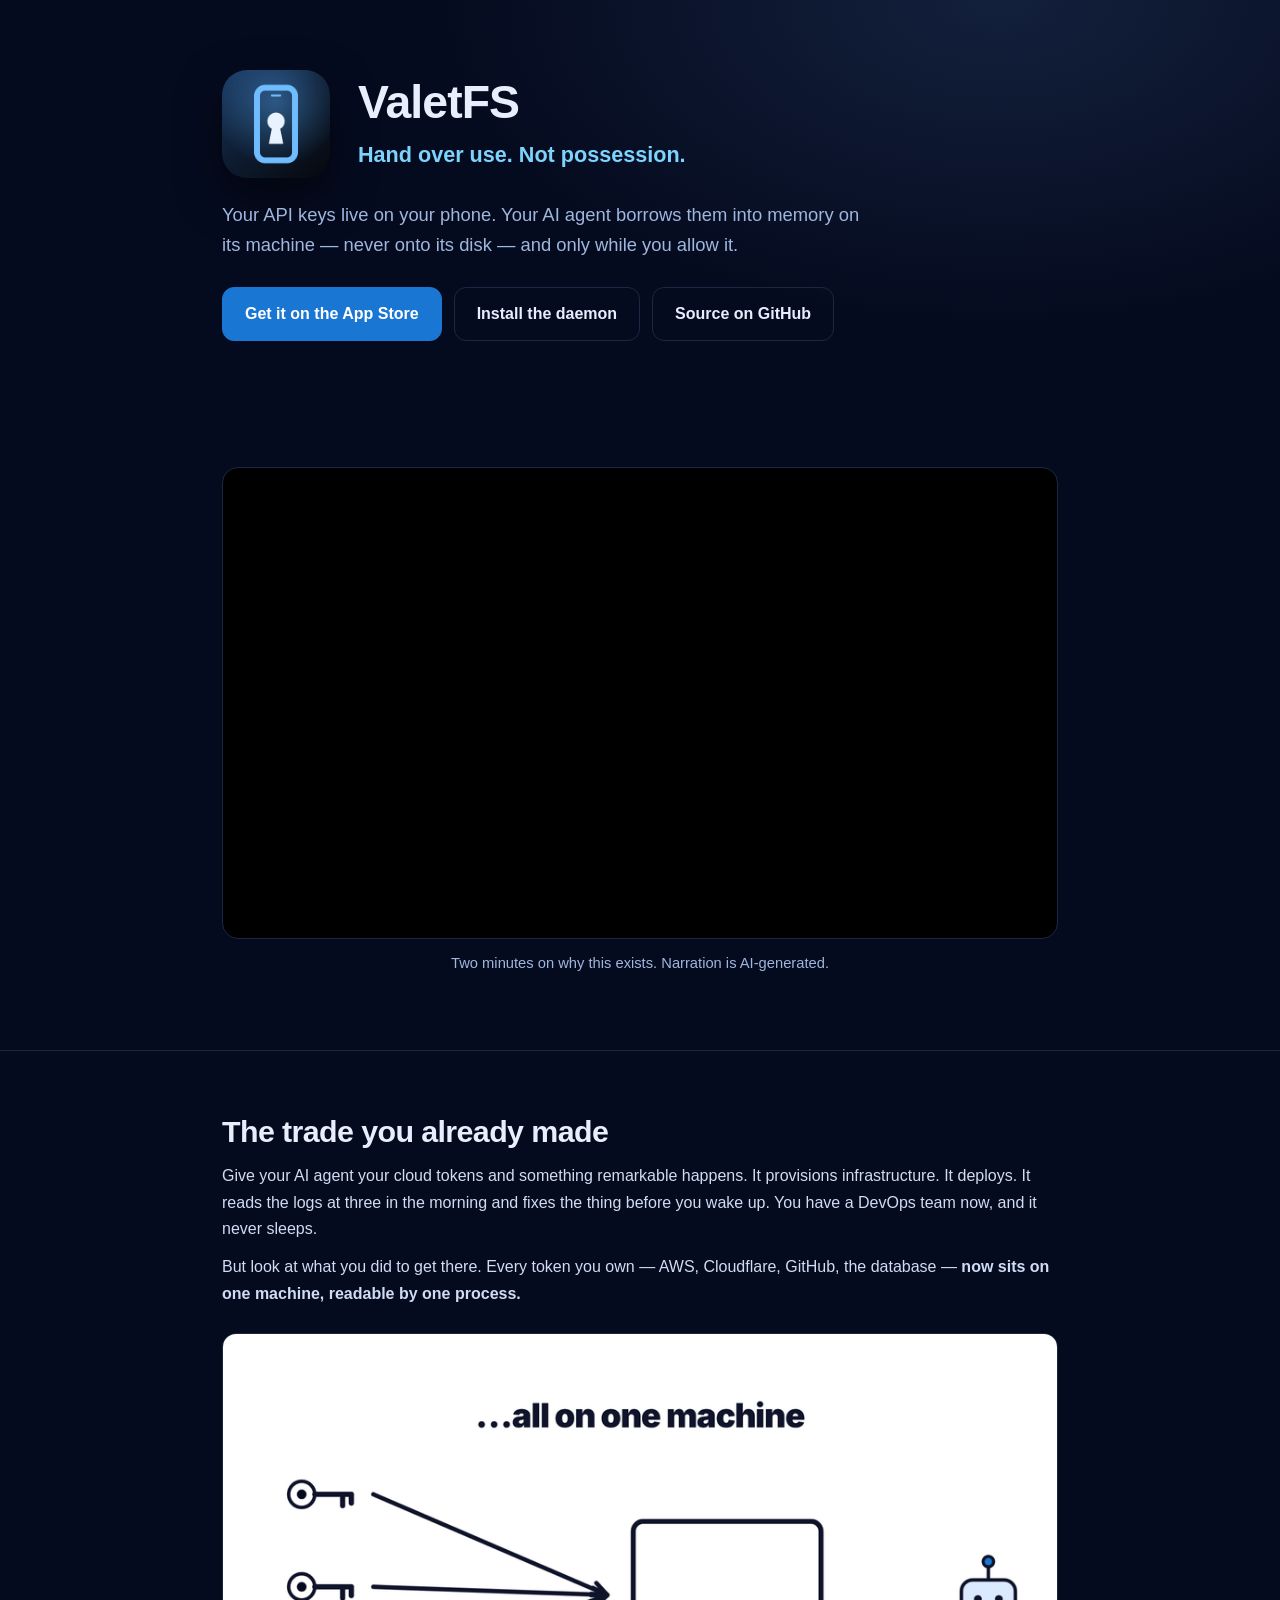
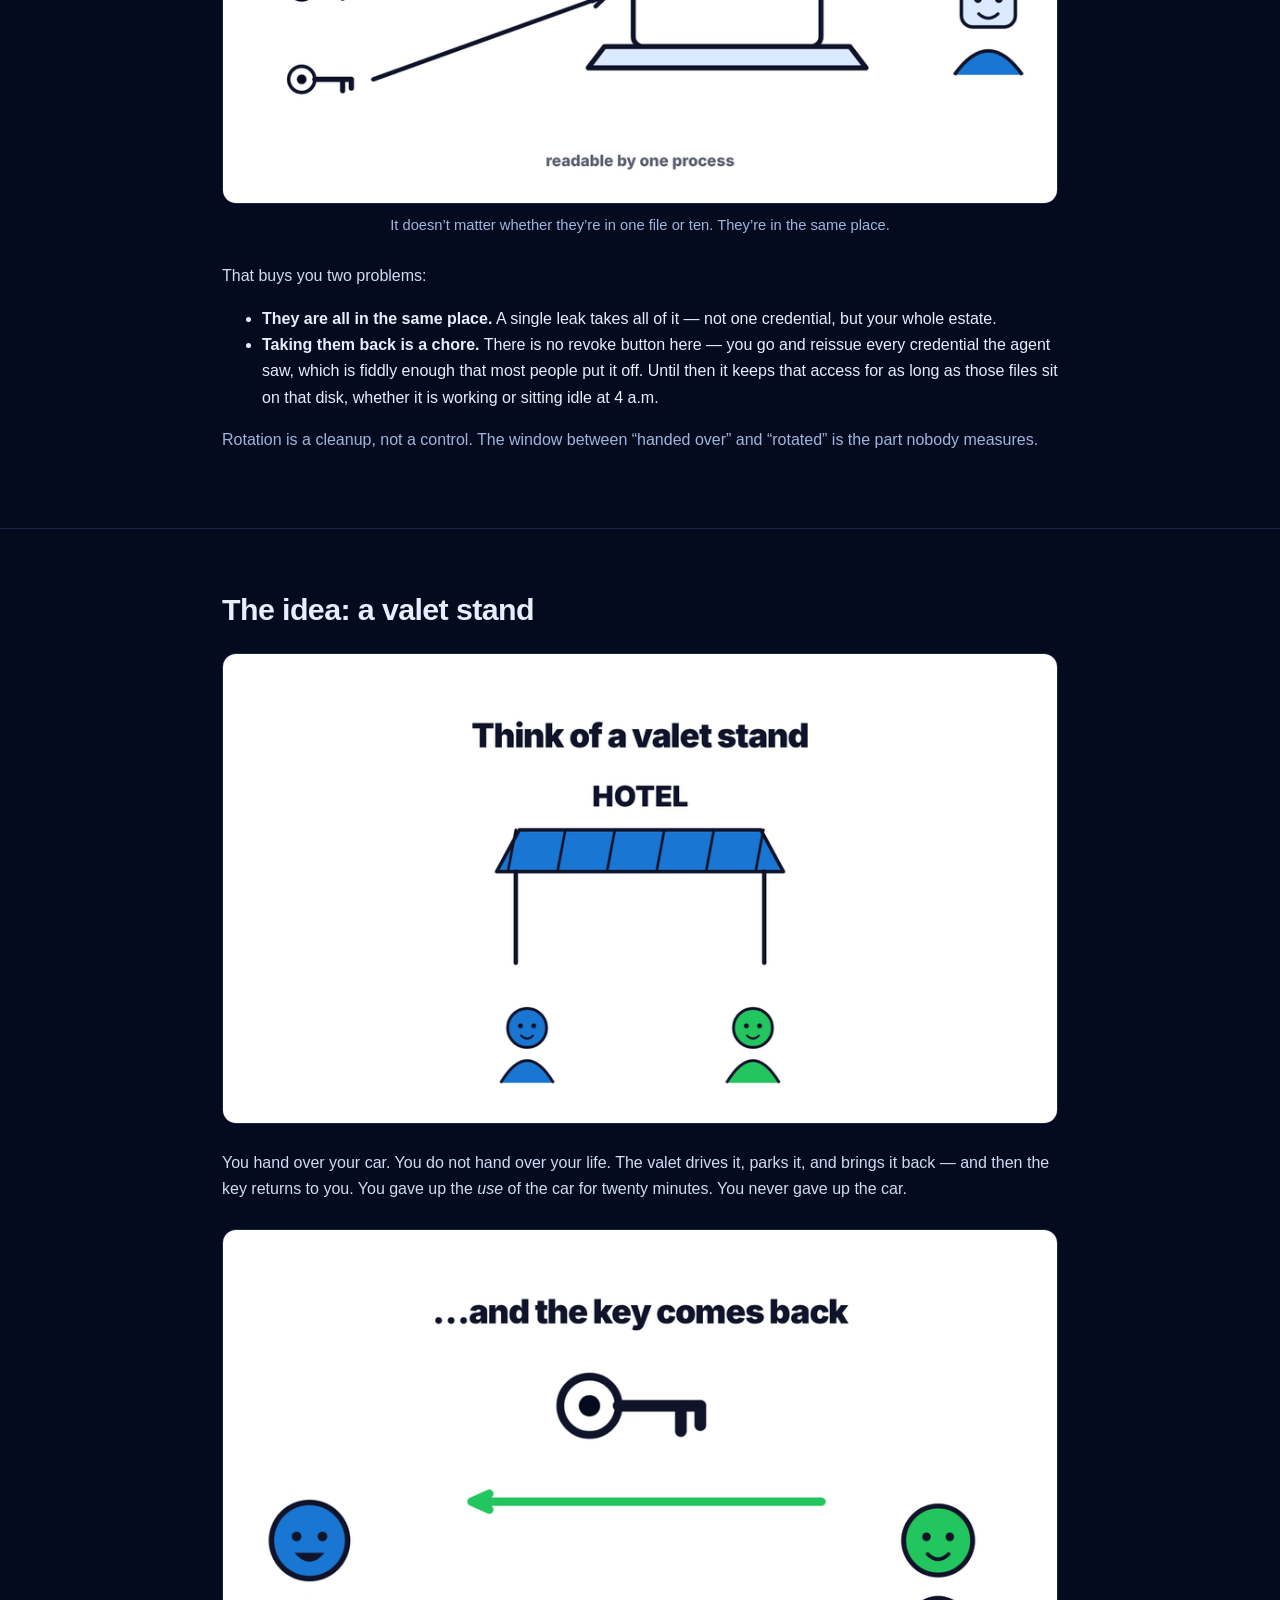
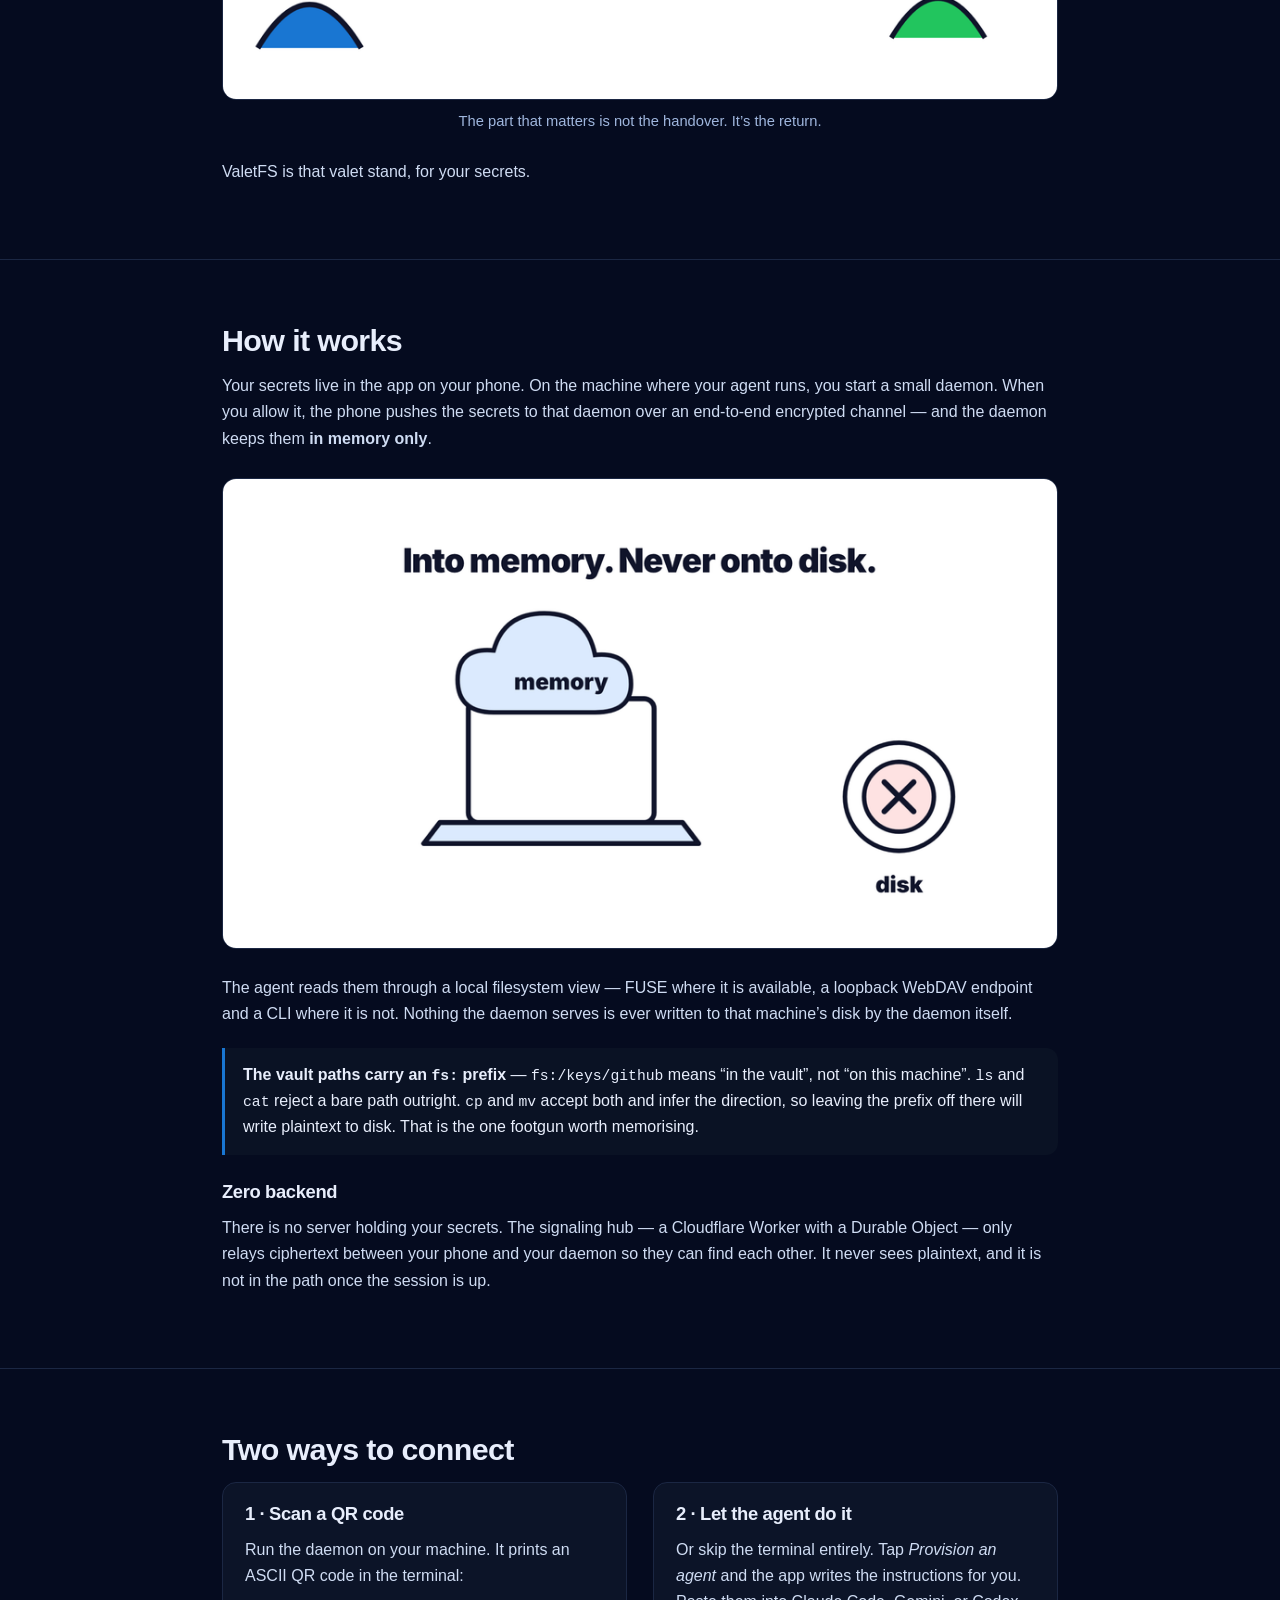
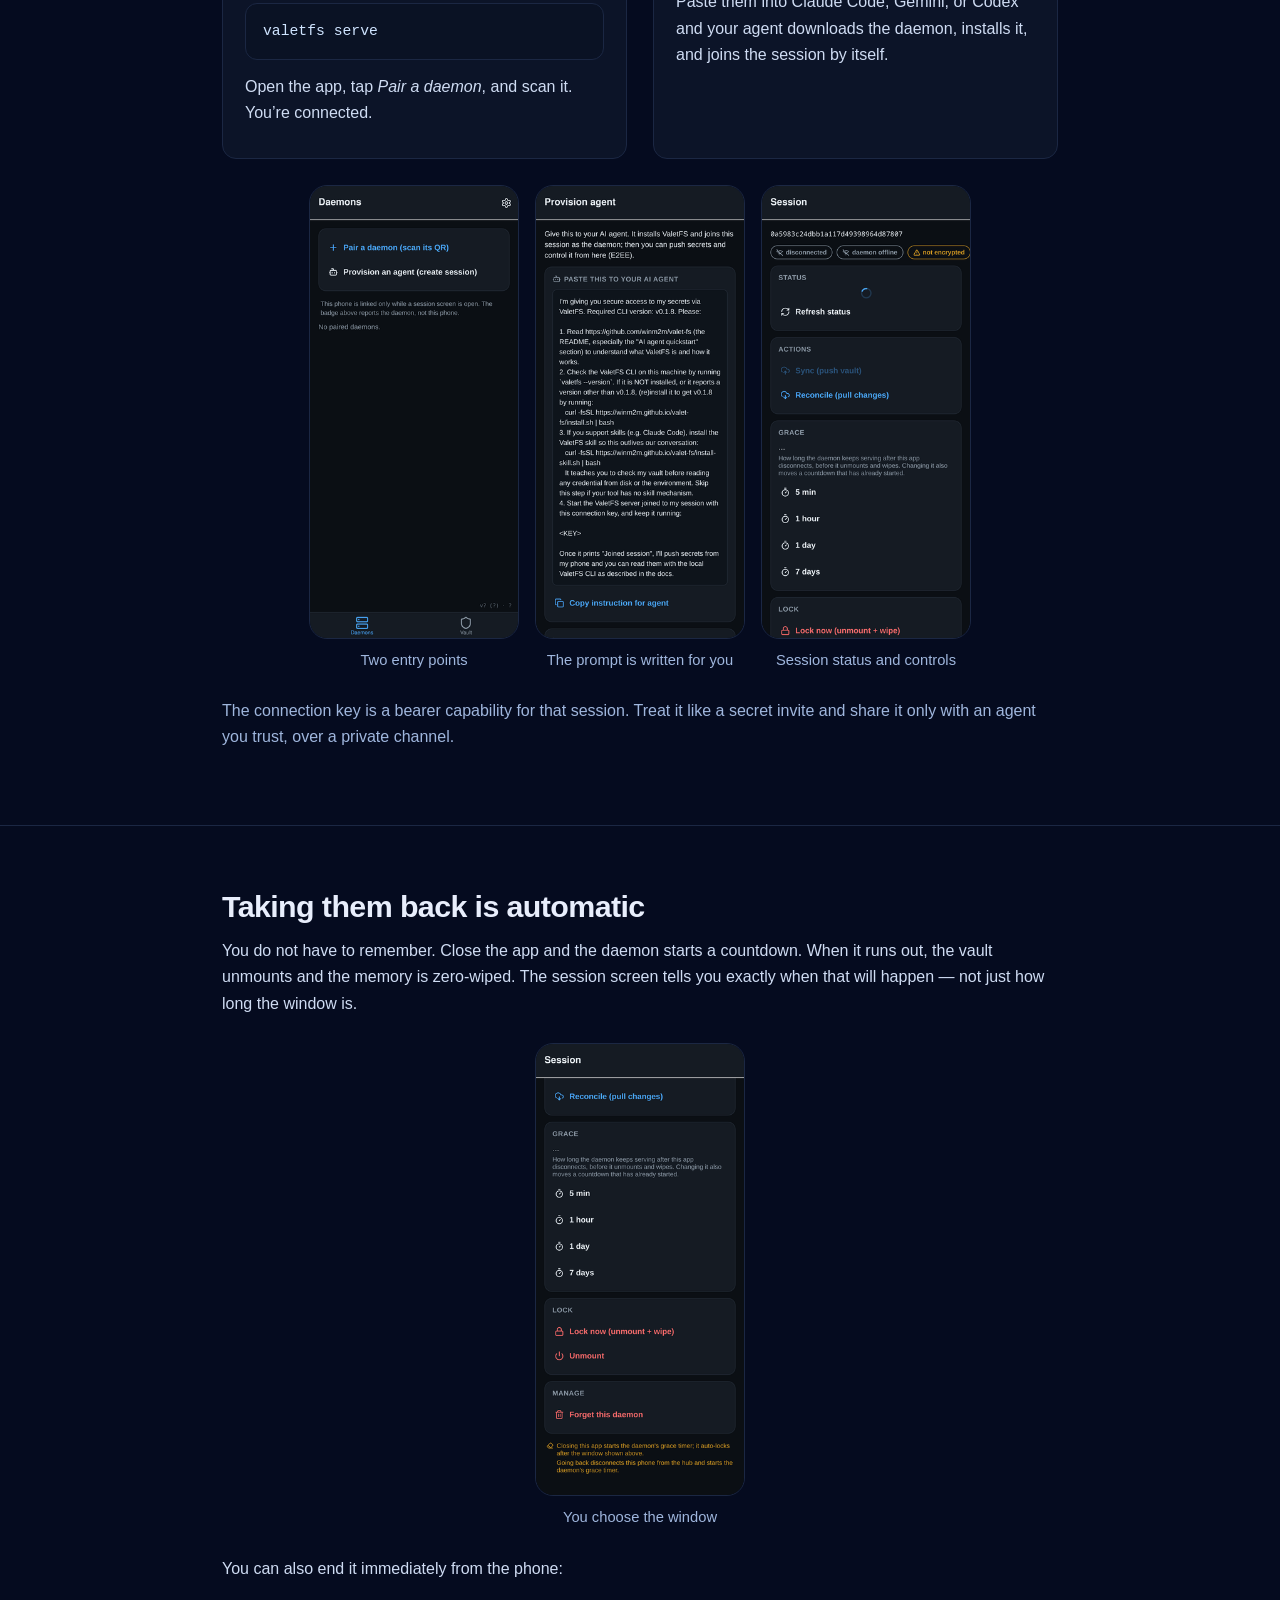
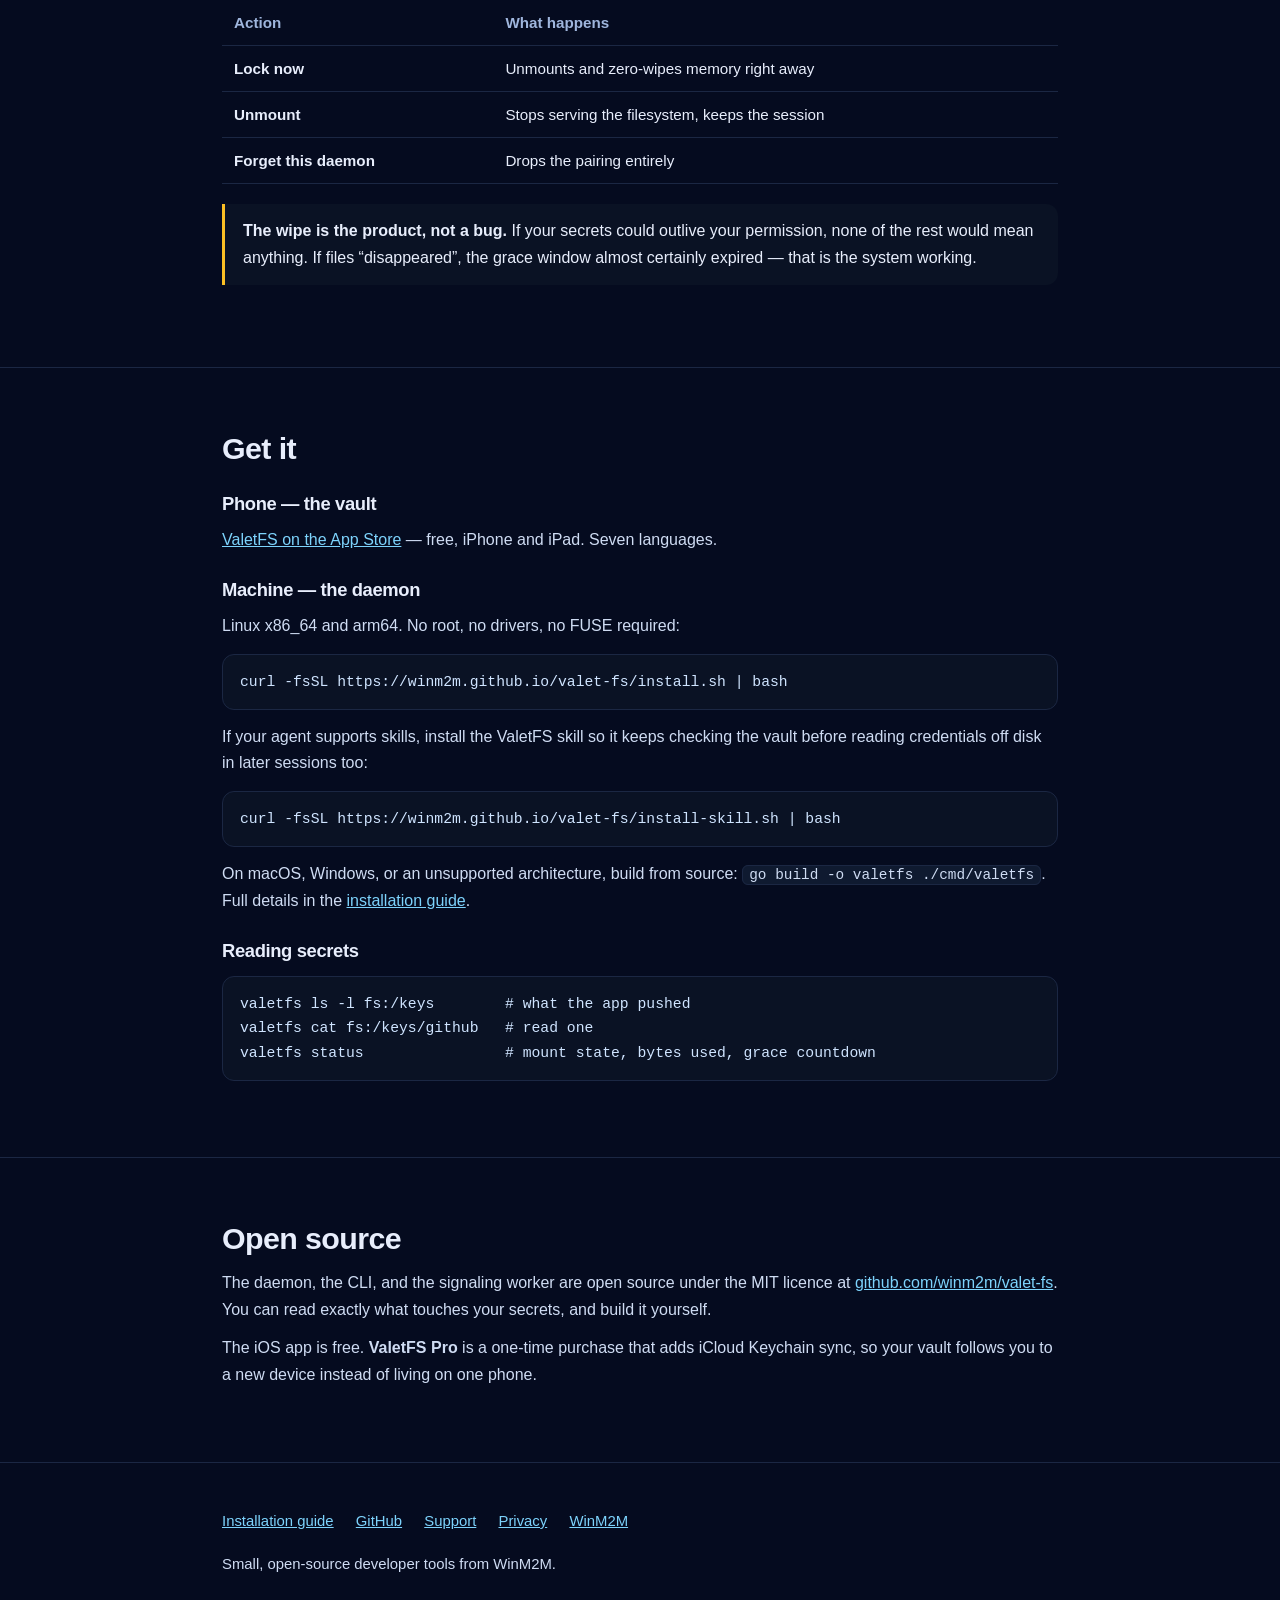
==== docs/index.html @ a7f149fa "Call the cleanup a chore, not an impossibility Rotating every credential the agent saw is possible; " ====
<!doctype html>
<html lang="en">
<head>
<meta charset="utf-8">
<meta name="viewport" content="width=device-width, initial-scale=1">
<title>ValetFS — Hand over use. Not possession.</title>
<meta name="description" content="ValetFS keeps your API keys on your phone and lends them to your AI agent's machine — into memory, never onto disk — and takes them back when the work is done.">
<meta property="og:title" content="ValetFS — Hand over use. Not possession.">
<meta property="og:description" content="Your secrets live on your phone. Your agent borrows them into memory, never onto disk, and only while you allow it.">
<meta property="og:image" content="https://winm2m.github.io/valet-fs/media/icon.png">
<meta property="og:type" content="website">
<link rel="icon" href="media/icon.png">
<style>
  :root{
    --navy:#050B1F; --panel:#0c1428; --line:#1b2743;
    --ink:#e8eefc; --muted:#9fb6dd; --blue:#1976D2; --sky:#7dd3fc; --green:#4ade80;
  }
  *{box-sizing:border-box}
  html{scroll-behavior:smooth}
  body{
    margin:0; background:var(--navy); color:var(--ink); line-height:1.65;
    font-family:-apple-system,BlinkMacSystemFont,"Segoe UI",Inter,"Helvetica Neue",Arial,sans-serif;
    -webkit-font-smoothing:antialiased;
  }
  .wrap{max-width:880px;margin:0 auto;padding:0 22px}
  a{color:var(--sky)}
  h1,h2,h3{line-height:1.2;letter-spacing:-.02em}
  h2{font-size:1.9rem;margin:0 0 14px}
  h3{font-size:1.15rem;margin:26px 0 6px}
  p{margin:12px 0;color:#cfdcf3}
  section{padding:62px 0;border-top:1px solid var(--line)}
  section:first-of-type{border-top:0}
  .lead{font-size:1.15rem;color:var(--muted)}
  .muted{color:var(--muted)}

  /* hero */
  header{padding:70px 0 56px;background:
    radial-gradient(900px 520px at 78% 0%, #13203c 0%, transparent 62%)}
  .hero{display:flex;gap:28px;align-items:center;flex-wrap:wrap}
  .hero img{width:108px;height:108px;border-radius:25px;box-shadow:0 18px 44px rgba(0,0,0,.5)}
  .hero h1{font-size:2.9rem;margin:0 0 6px}
  .tagline{font-size:1.35rem;color:var(--sky);font-weight:700;margin:0}
  .cta{display:flex;gap:12px;flex-wrap:wrap;margin-top:26px}
  .btn{display:inline-block;padding:13px 22px;border-radius:12px;font-weight:700;
       text-decoration:none;border:1px solid var(--line)}
  .btn-primary{background:var(--blue);border-color:var(--blue);color:#fff}
  .btn-ghost{background:transparent;color:var(--ink)}

  /* video */
  .video{position:relative;padding-top:56.25%;border-radius:16px;overflow:hidden;
         border:1px solid var(--line);background:#000;margin:8px 0 4px}
  .video iframe{position:absolute;inset:0;width:100%;height:100%;border:0}

  /* figures */
  figure{margin:26px 0}
  figure img{width:100%;border-radius:14px;border:1px solid var(--line);display:block}
  figcaption{margin-top:9px;font-size:.92rem;color:var(--muted);text-align:center}
  .shots{display:flex;gap:16px;flex-wrap:wrap;justify-content:center;margin:26px 0}
  .shots figure{margin:0;flex:0 1 210px}
  .shots img{border-radius:18px}

  /* code */
  pre{background:#0a1224;border:1px solid var(--line);border-radius:12px;
      padding:15px 17px;overflow-x:auto;margin:14px 0}
  code{font-family:ui-monospace,SFMono-Regular,Menlo,Consolas,monospace;font-size:.92rem}
  pre code{color:#cfe4ff}
  p code,li code{background:#0f1a30;border:1px solid var(--line);border-radius:6px;padding:1px 6px;font-size:.9em}

  /* callout */
  .note{border-left:3px solid var(--blue);background:#0a1224;
        border-radius:0 12px 12px 0;padding:14px 18px;margin:20px 0}
  .warn{border-left-color:#fbbf24}

  /* two-col */
  .cols{display:grid;grid-template-columns:1fr 1fr;gap:26px}
  .card{background:var(--panel);border:1px solid var(--line);border-radius:14px;padding:20px 22px}
  .card h3{margin-top:0}
  @media (max-width:720px){ .cols{grid-template-columns:1fr} .hero h1{font-size:2.2rem} }

  table{width:100%;border-collapse:collapse;margin:18px 0;font-size:.95rem}
  th,td{text-align:left;padding:10px 12px;border-bottom:1px solid var(--line)}
  th{color:var(--muted);font-weight:600}

  footer{padding:46px 0 70px;border-top:1px solid var(--line);color:var(--muted);font-size:.93rem}
  footer a{margin-right:18px}
</style>
</head>
<body>

<header>
  <div class="wrap hero">
    <img src="media/icon.png" alt="ValetFS app icon">
    <div>
      <h1>ValetFS</h1>
      <p class="tagline">Hand over use. Not possession.</p>
    </div>
  </div>
  <div class="wrap">
    <p class="lead" style="max-width:640px;margin-top:22px">
      Your API keys live on your phone. Your AI agent borrows them into memory on its
      machine — never onto its disk — and only while you allow it.
    </p>
    <div class="cta">
      <a class="btn btn-primary" href="https://apps.apple.com/app/valetfs/id6804526734">Get it on the App Store</a>
      <a class="btn btn-ghost" href="#install">Install the daemon</a>
      <a class="btn btn-ghost" href="https://github.com/winm2m/valet-fs">Source on GitHub</a>
    </div>
  </div>
</header>

<section>
  <div class="wrap">
    <div class="video">
      <iframe src="https://www.youtube-nocookie.com/embed/uoYWnqIjdPY"
              title="ValetFS — Your AI Agent Has Every Key You Own"
              allow="accelerometer; clipboard-write; encrypted-media; picture-in-picture"
              allowfullscreen loading="lazy"></iframe>
    </div>
    <p class="muted" style="text-align:center;font-size:.92rem">
      Two minutes on why this exists. Narration is AI-generated.
    </p>
  </div>
</section>

<section id="problem">
  <div class="wrap">
    <h2>The trade you already made</h2>
    <p>
      Give your AI agent your cloud tokens and something remarkable happens. It provisions
      infrastructure. It deploys. It reads the logs at three in the morning and fixes the thing
      before you wake up. You have a DevOps team now, and it never sleeps.
    </p>
    <p>
      But look at what you did to get there. Every token you own — AWS, Cloudflare, GitHub,
      the database — <strong>now sits on one machine, readable by one process.</strong>
    </p>
    <figure>
      <img src="media/one-machine.png" alt="Several keys converging onto a single laptop">
      <figcaption>It doesn’t matter whether they’re in one file or ten. They’re in the same place.</figcaption>
    </figure>
    <p>That buys you two problems:</p>
    <ul>
      <li><strong>They are all in the same place.</strong> A single leak takes all of it — not one
        credential, but your whole estate.</li>
      <li><strong>Taking them back is a chore.</strong> There is no revoke button here — you go and
        reissue every credential the agent saw, which is fiddly enough that most people put it off.
        Until then it keeps that access for as long as those files sit on that disk, whether it is
        working or sitting idle at 4 a.m.</li>
    </ul>
    <p class="muted">
      Rotation is a cleanup, not a control. The window between “handed over” and “rotated” is the
      part nobody measures.
    </p>
  </div>
</section>

<section id="idea">
  <div class="wrap">
    <h2>The idea: a valet stand</h2>
    <figure>
      <img src="media/valet-stand.png" alt="A valet stand under a hotel canopy">
    </figure>
    <p>
      You hand over your car. You do not hand over your life. The valet drives it, parks it, and
      brings it back — and then the key returns to you. You gave up the <em>use</em> of the car
      for twenty minutes. You never gave up the car.
    </p>
    <figure>
      <img src="media/key-returns.png" alt="A key travelling back to its owner">
      <figcaption>The part that matters is not the handover. It’s the return.</figcaption>
    </figure>
    <p>
      ValetFS is that valet stand, for your secrets.
    </p>
  </div>
</section>

<section id="how">
  <div class="wrap">
    <h2>How it works</h2>
    <p>
      Your secrets live in the app on your phone. On the machine where your agent runs, you start a
      small daemon. When you allow it, the phone pushes the secrets to that daemon over an
      end-to-end encrypted channel — and the daemon keeps them <strong>in memory only</strong>.
    </p>
    <figure>
      <img src="media/memory-not-disk.png" alt="Secrets held in memory, with disk crossed out">
    </figure>
    <p>
      The agent reads them through a local filesystem view — FUSE where it is available, a loopback
      WebDAV endpoint and a CLI where it is not. Nothing the daemon serves is ever written to that
      machine’s disk by the daemon itself.
    </p>
    <div class="note">
      <strong>The vault paths carry an <code>fs:</code> prefix</strong> — <code>fs:/keys/github</code>
      means “in the vault”, not “on this machine”. <code>ls</code> and <code>cat</code> reject a bare
      path outright. <code>cp</code> and <code>mv</code> accept both and infer the direction, so leaving
      the prefix off there will write plaintext to disk. That is the one footgun worth memorising.
    </div>
    <h3>Zero backend</h3>
    <p>
      There is no server holding your secrets. The signaling hub — a Cloudflare Worker with a Durable
      Object — only relays ciphertext between your phone and your daemon so they can find each other.
      It never sees plaintext, and it is not in the path once the session is up.
    </p>
  </div>
</section>

<section id="connect">
  <div class="wrap">
    <h2>Two ways to connect</h2>
    <div class="cols">
      <div class="card">
        <h3>1 · Scan a QR code</h3>
        <p>Run the daemon on your machine. It prints an ASCII QR code in the terminal:</p>
        <pre><code>valetfs serve</code></pre>
        <p>Open the app, tap <em>Pair a daemon</em>, and scan it. You’re connected.</p>
      </div>
      <div class="card">
        <h3>2 · Let the agent do it</h3>
        <p>
          Or skip the terminal entirely. Tap <em>Provision an agent</em> and the app writes the
          instructions for you. Paste them into Claude Code, Gemini, or Codex and your agent
          downloads the daemon, installs it, and joins the session by itself.
        </p>
      </div>
    </div>
    <div class="shots">
      <figure>
        <img src="media/app-daemons.png" alt="ValetFS Daemons screen">
        <figcaption>Two entry points</figcaption>
      </figure>
      <figure>
        <img src="media/app-provision.png" alt="Provision agent screen with the generated prompt">
        <figcaption>The prompt is written for you</figcaption>
      </figure>
      <figure>
        <img src="media/app-session.png" alt="Session screen showing status and actions">
        <figcaption>Session status and controls</figcaption>
      </figure>
    </div>
    <p class="muted">
      The connection key is a bearer capability for that session. Treat it like a secret invite and
      share it only with an agent you trust, over a private channel.
    </p>
  </div>
</section>

<section id="return">
  <div class="wrap">
    <h2>Taking them back is automatic</h2>
    <p>
      You do not have to remember. Close the app and the daemon starts a countdown. When it runs
      out, the vault unmounts and the memory is zero-wiped. The session screen tells you exactly
      when that will happen — not just how long the window is.
    </p>
    <div class="shots">
      <figure>
        <img src="media/app-grace.png" alt="Grace window options: 5 minutes, 1 hour, 1 day, 7 days">
        <figcaption>You choose the window</figcaption>
      </figure>
    </div>
    <p>You can also end it immediately from the phone:</p>
    <table>
      <tr><th>Action</th><th>What happens</th></tr>
      <tr><td><strong>Lock now</strong></td><td>Unmounts and zero-wipes memory right away</td></tr>
      <tr><td><strong>Unmount</strong></td><td>Stops serving the filesystem, keeps the session</td></tr>
      <tr><td><strong>Forget this daemon</strong></td><td>Drops the pairing entirely</td></tr>
    </table>
    <div class="note warn">
      <strong>The wipe is the product, not a bug.</strong> If your secrets could outlive your
      permission, none of the rest would mean anything. If files “disappeared”, the grace window
      almost certainly expired — that is the system working.
    </div>
  </div>
</section>

<section id="install">
  <div class="wrap">
    <h2>Get it</h2>
    <h3>Phone — the vault</h3>
    <p>
      <a href="https://apps.apple.com/app/valetfs/id6804526734">ValetFS on the App Store</a>
      — free, iPhone and iPad. Seven languages.
    </p>
    <h3>Machine — the daemon</h3>
    <p>Linux x86_64 and arm64. No root, no drivers, no FUSE required:</p>
    <pre><code>curl -fsSL https://winm2m.github.io/valet-fs/install.sh | bash</code></pre>
    <p>If your agent supports skills, install the ValetFS skill so it keeps checking the vault
       before reading credentials off disk in later sessions too:</p>
    <pre><code>curl -fsSL https://winm2m.github.io/valet-fs/install-skill.sh | bash</code></pre>
    <p>
      On macOS, Windows, or an unsupported architecture, build from source:
      <code>go build -o valetfs ./cmd/valetfs</code>.
      Full details in the <a href="install.html">installation guide</a>.
    </p>
    <h3>Reading secrets</h3>
    <pre><code>valetfs ls -l fs:/keys        # what the app pushed
valetfs cat fs:/keys/github   # read one
valetfs status                # mount state, bytes used, grace countdown</code></pre>
  </div>
</section>

<section id="open">
  <div class="wrap">
    <h2>Open source</h2>
    <p>
      The daemon, the CLI, and the signaling worker are open source under the MIT licence at
      <a href="https://github.com/winm2m/valet-fs">github.com/winm2m/valet-fs</a>. You can read
      exactly what touches your secrets, and build it yourself.
    </p>
    <p>
      The iOS app is free. <strong>ValetFS Pro</strong> is a one-time purchase that adds iCloud
      Keychain sync, so your vault follows you to a new device instead of living on one phone.
    </p>
  </div>
</section>

<footer>
  <div class="wrap">
    <a href="install.html">Installation guide</a>
    <a href="https://github.com/winm2m/valet-fs">GitHub</a>
    <a href="support.html">Support</a>
    <a href="privacy.html">Privacy</a>
    <a href="https://winm2m.com">WinM2M</a>
    <p style="margin-top:18px">Small, open-source developer tools from WinM2M.</p>
  </div>
</footer>

</body>
</html>
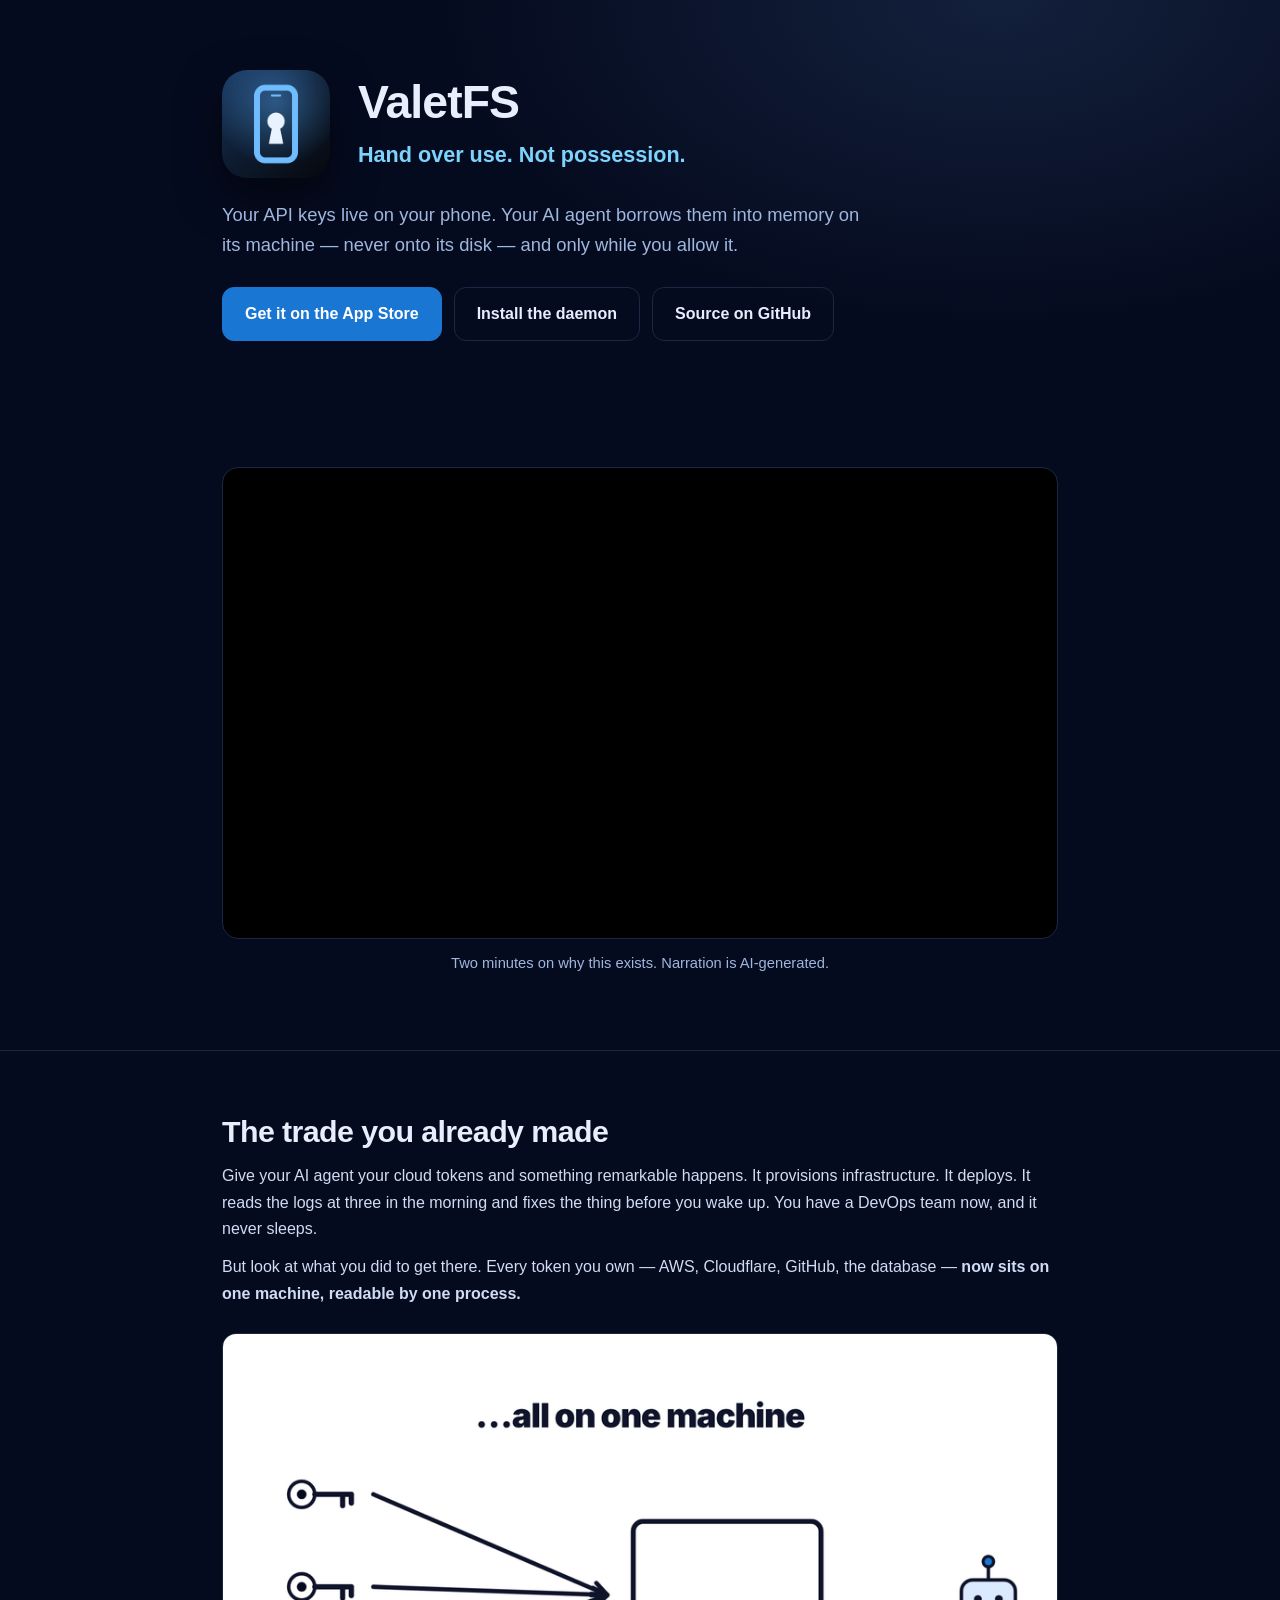
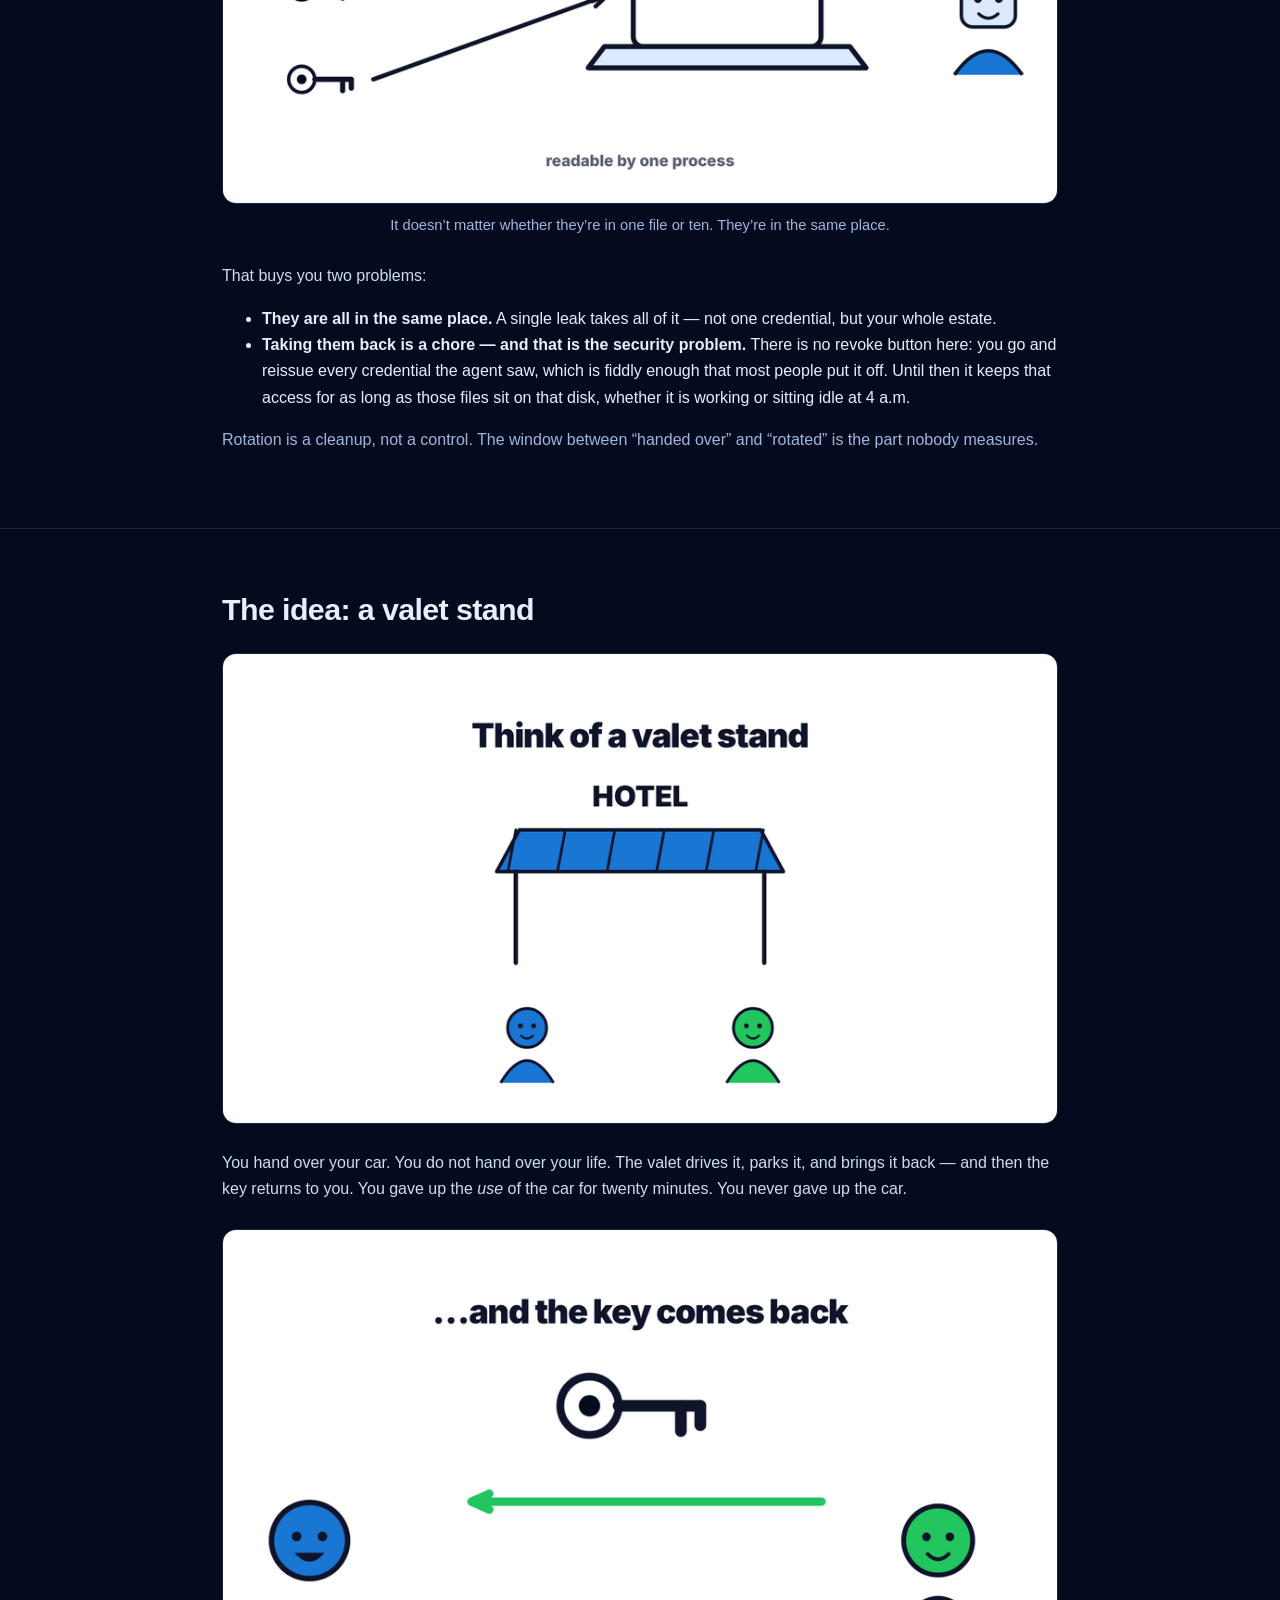
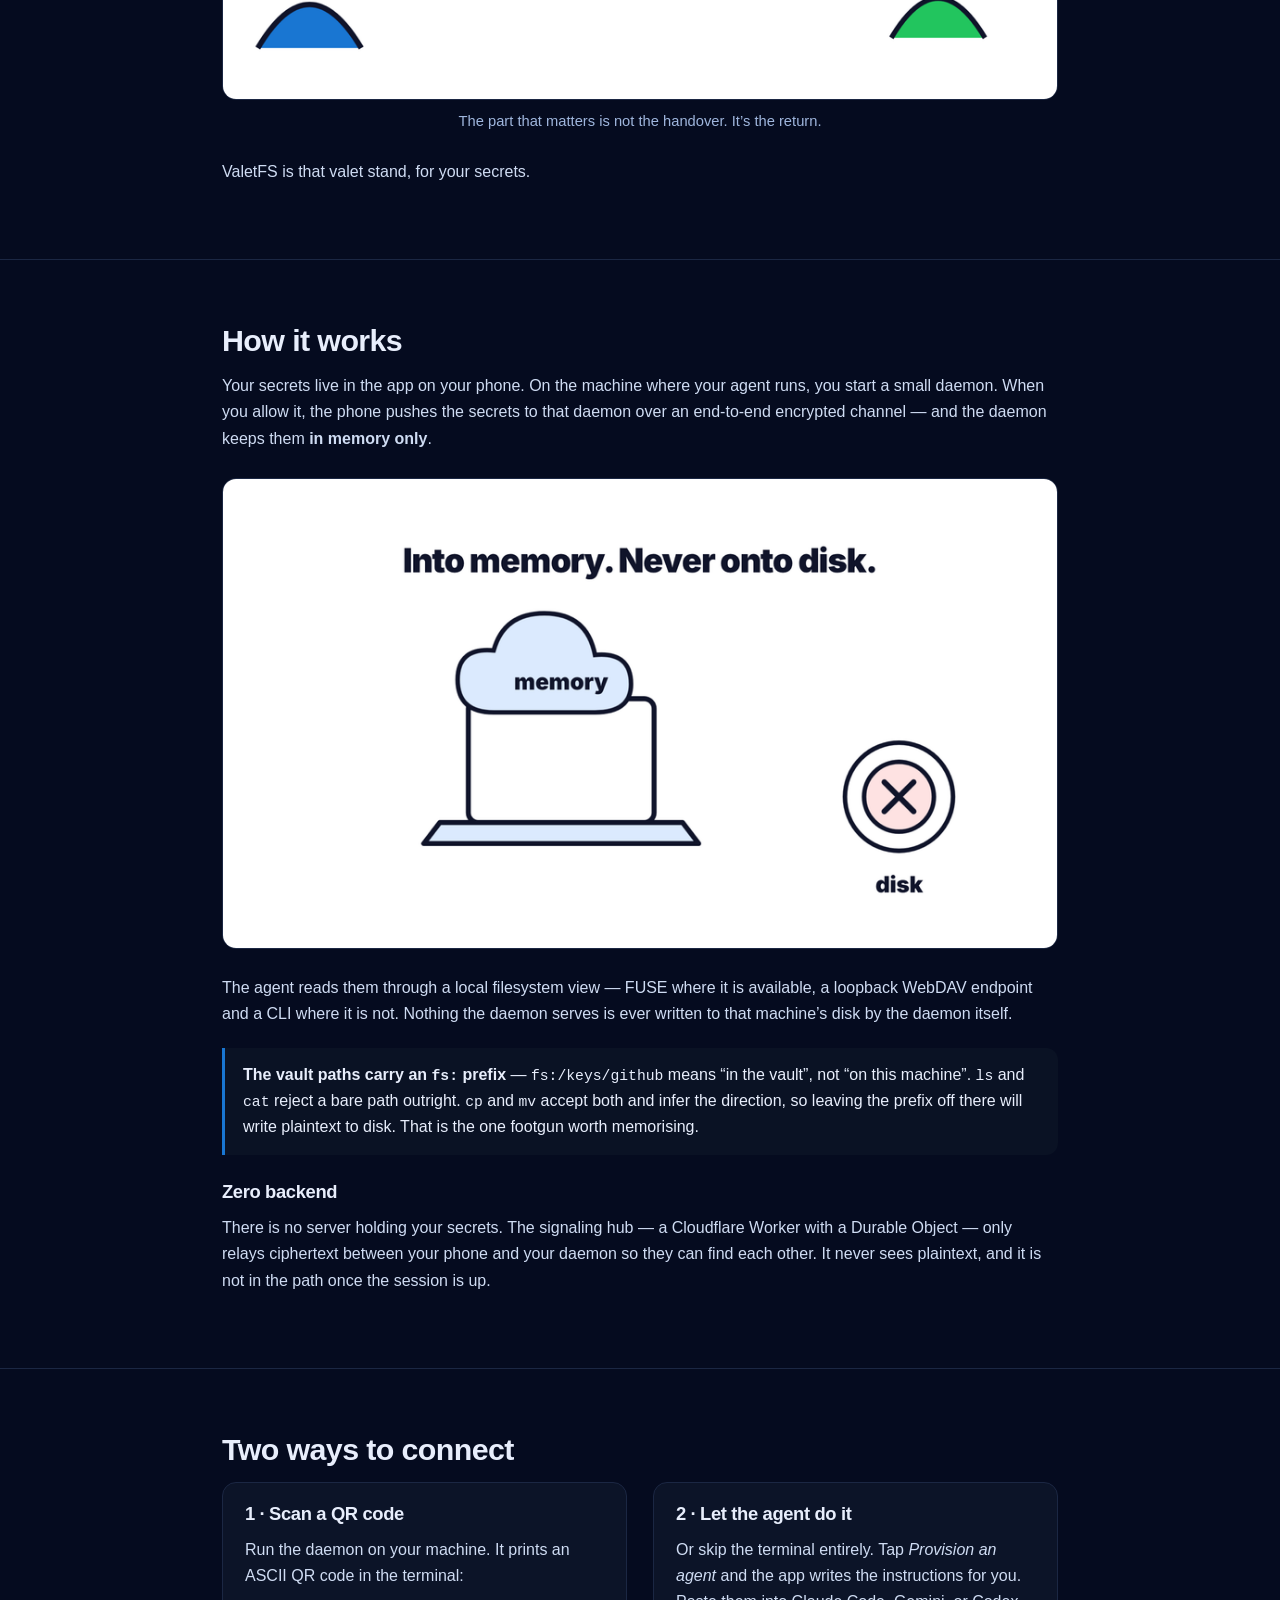
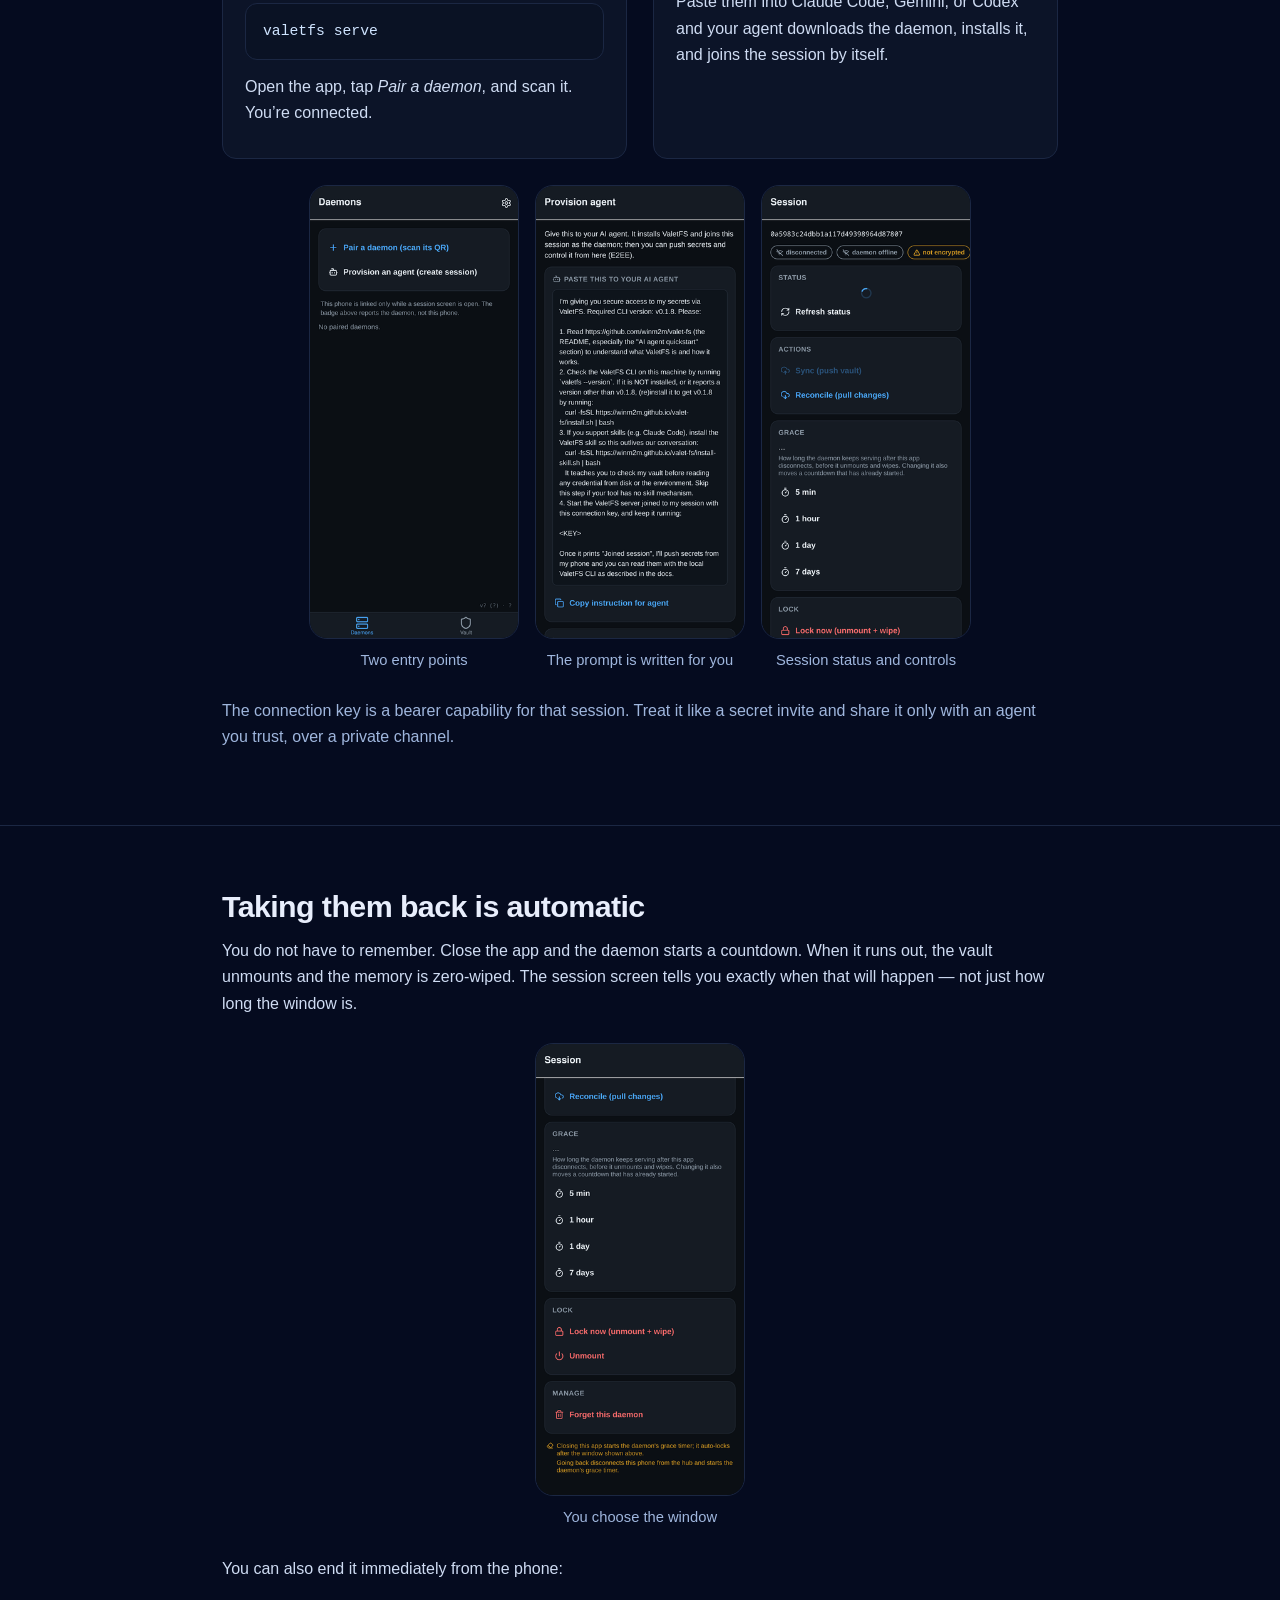
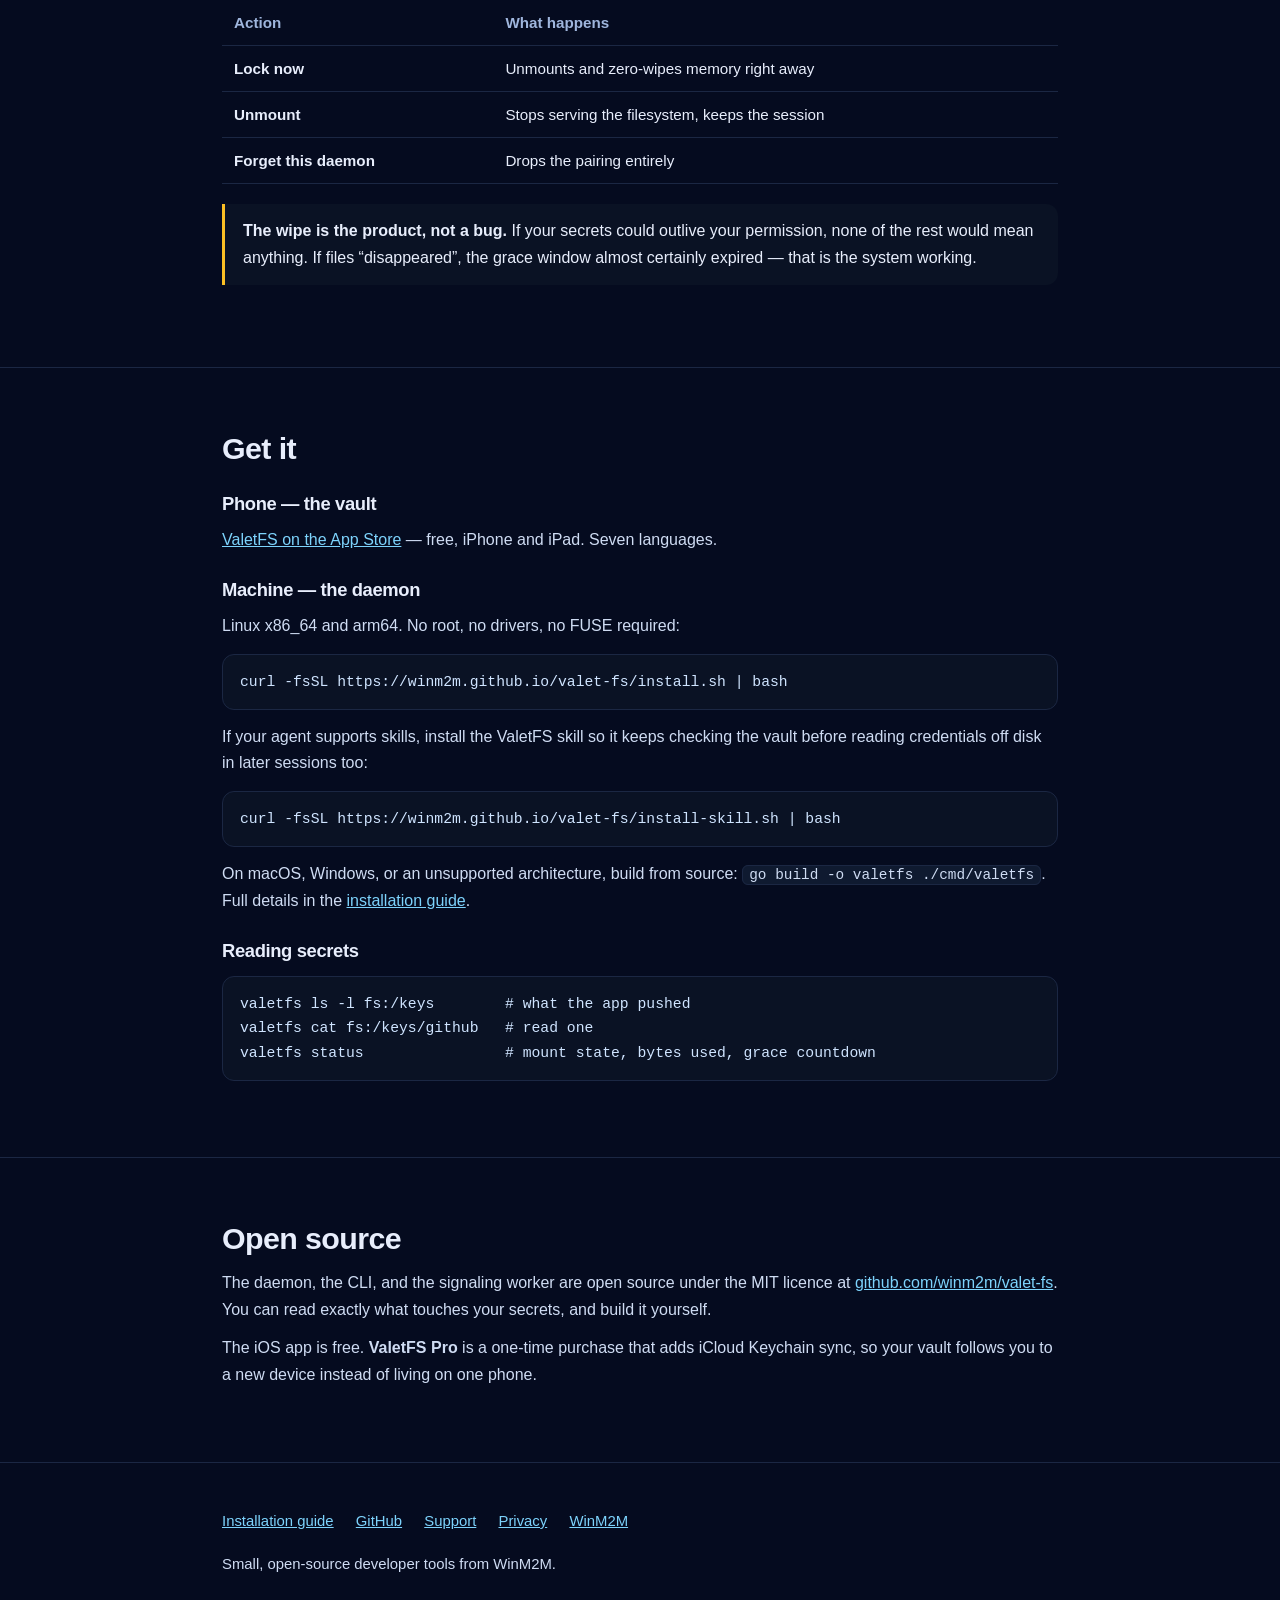
==== commit b34d5809: "Name the security cost of postponing the cleanup The chore framing was accurate but read as an incon" ====
--- a/docs/index.html
+++ b/docs/index.html
@@ -142,10 +142,10 @@
     <ul>
       <li><strong>They are all in the same place.</strong> A single leak takes all of it — not one
         credential, but your whole estate.</li>
-      <li><strong>Taking them back is a chore.</strong> There is no revoke button here — you go and
-        reissue every credential the agent saw, which is fiddly enough that most people put it off.
-        Until then it keeps that access for as long as those files sit on that disk, whether it is
-        working or sitting idle at 4 a.m.</li>
+      <li><strong>Taking them back is a chore — and that is the security problem.</strong> There is
+        no revoke button here: you go and reissue every credential the agent saw, which is fiddly
+        enough that most people put it off. Until then it keeps that access for as long as those
+        files sit on that disk, whether it is working or sitting idle at 4 a.m.</li>
     </ul>
     <p class="muted">
       Rotation is a cleanup, not a control. The window between “handed over” and “rotated” is the
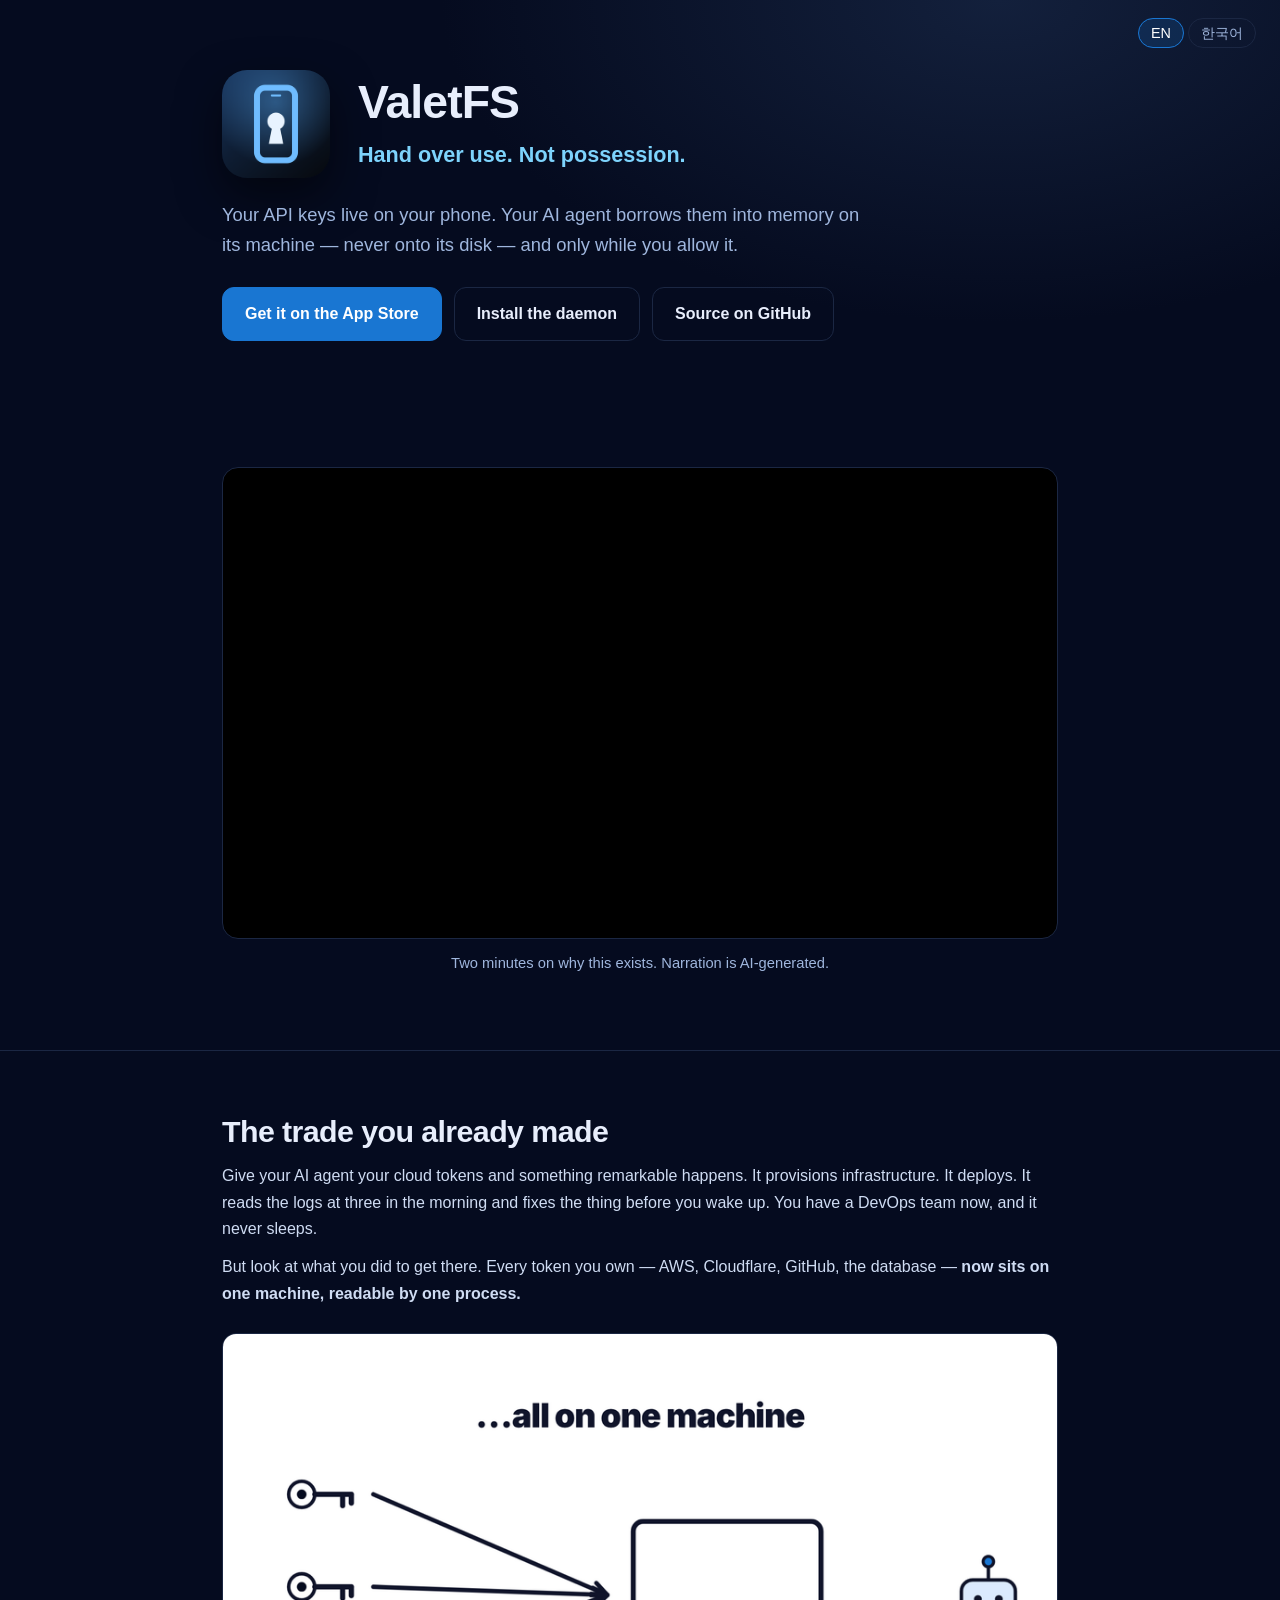
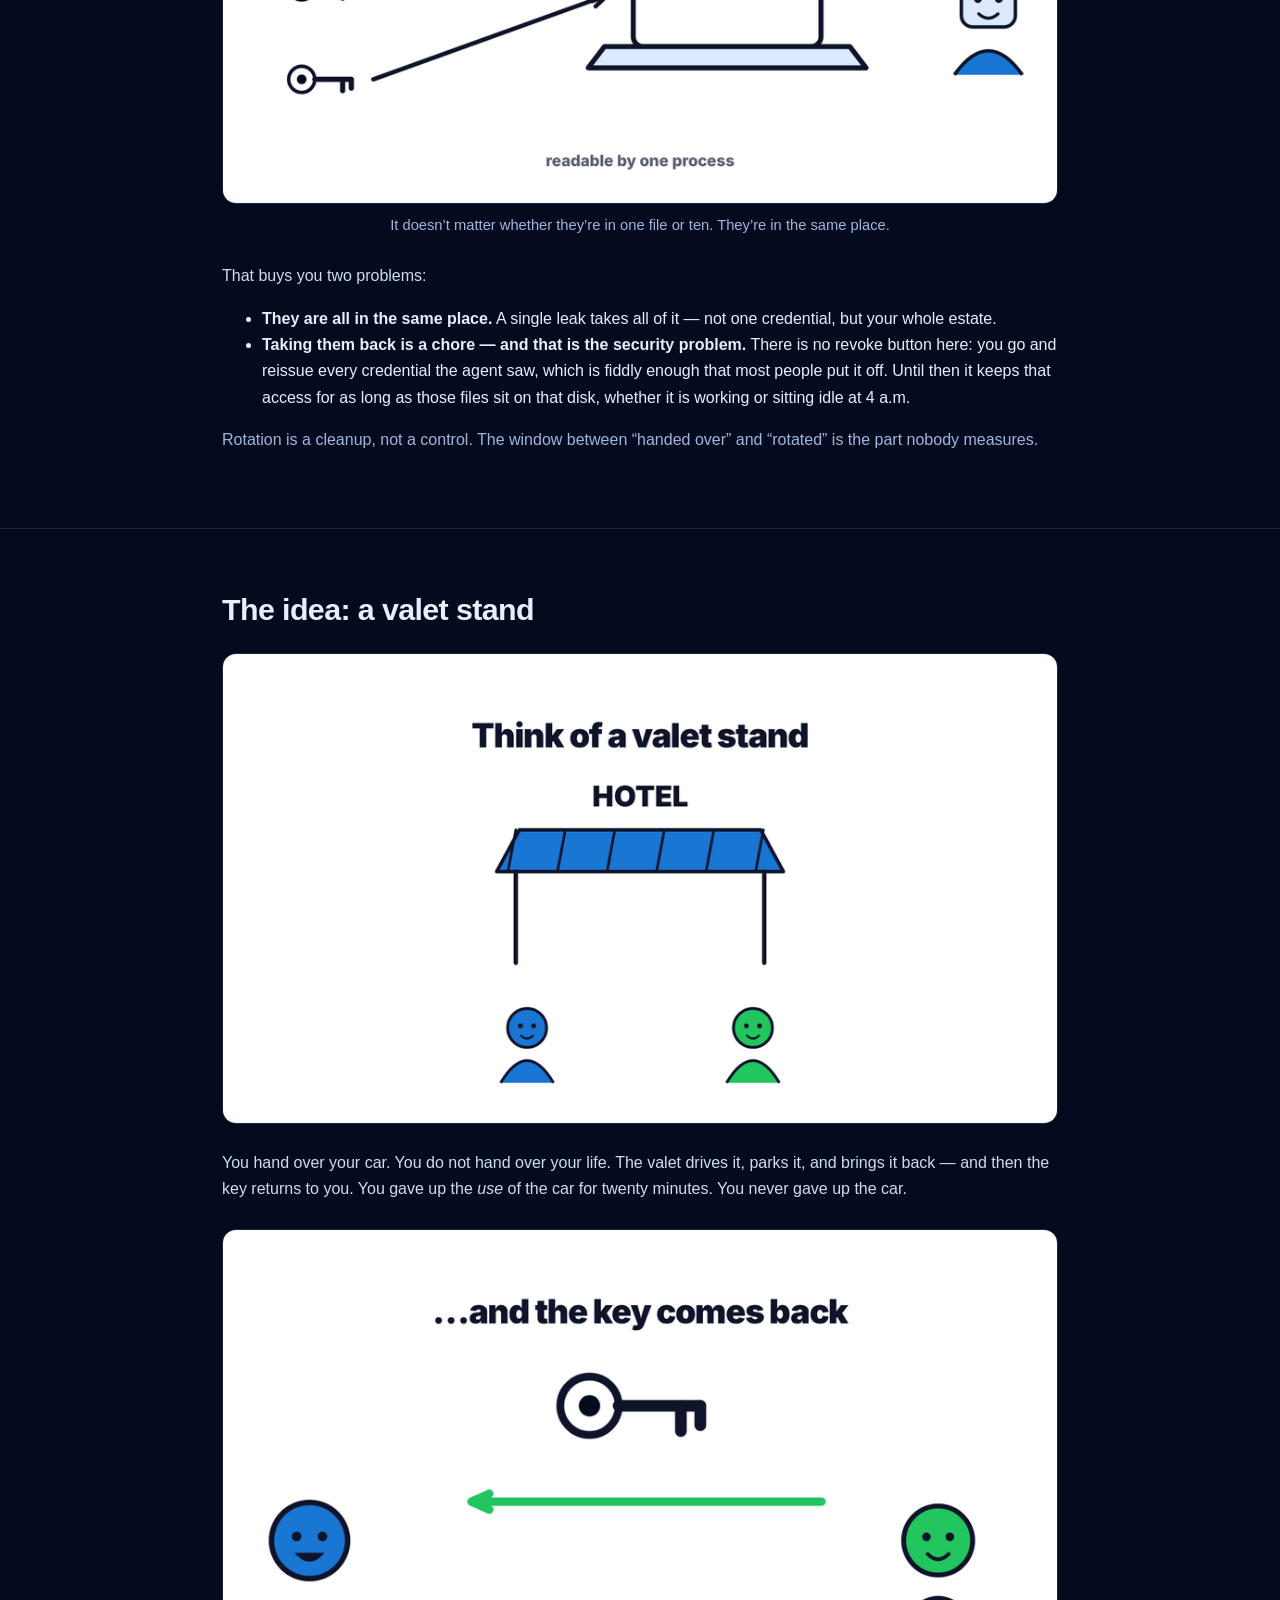
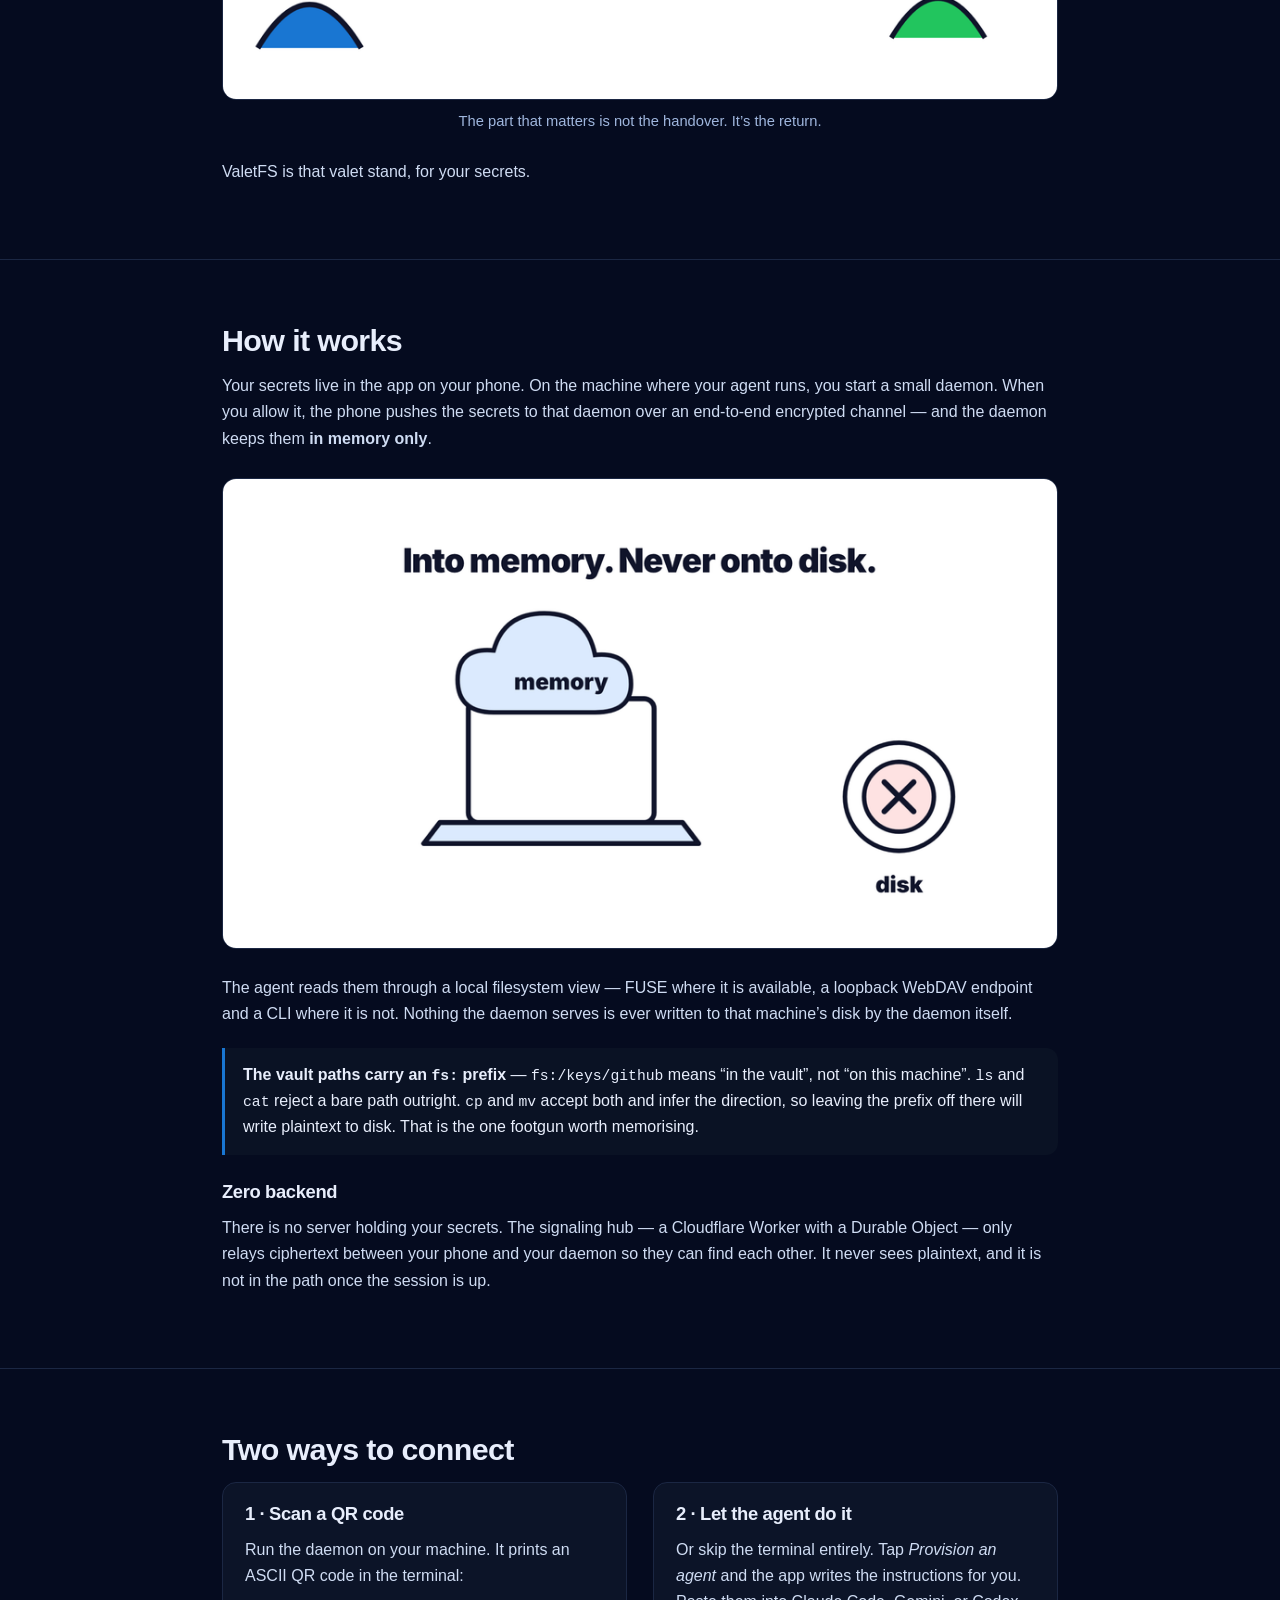
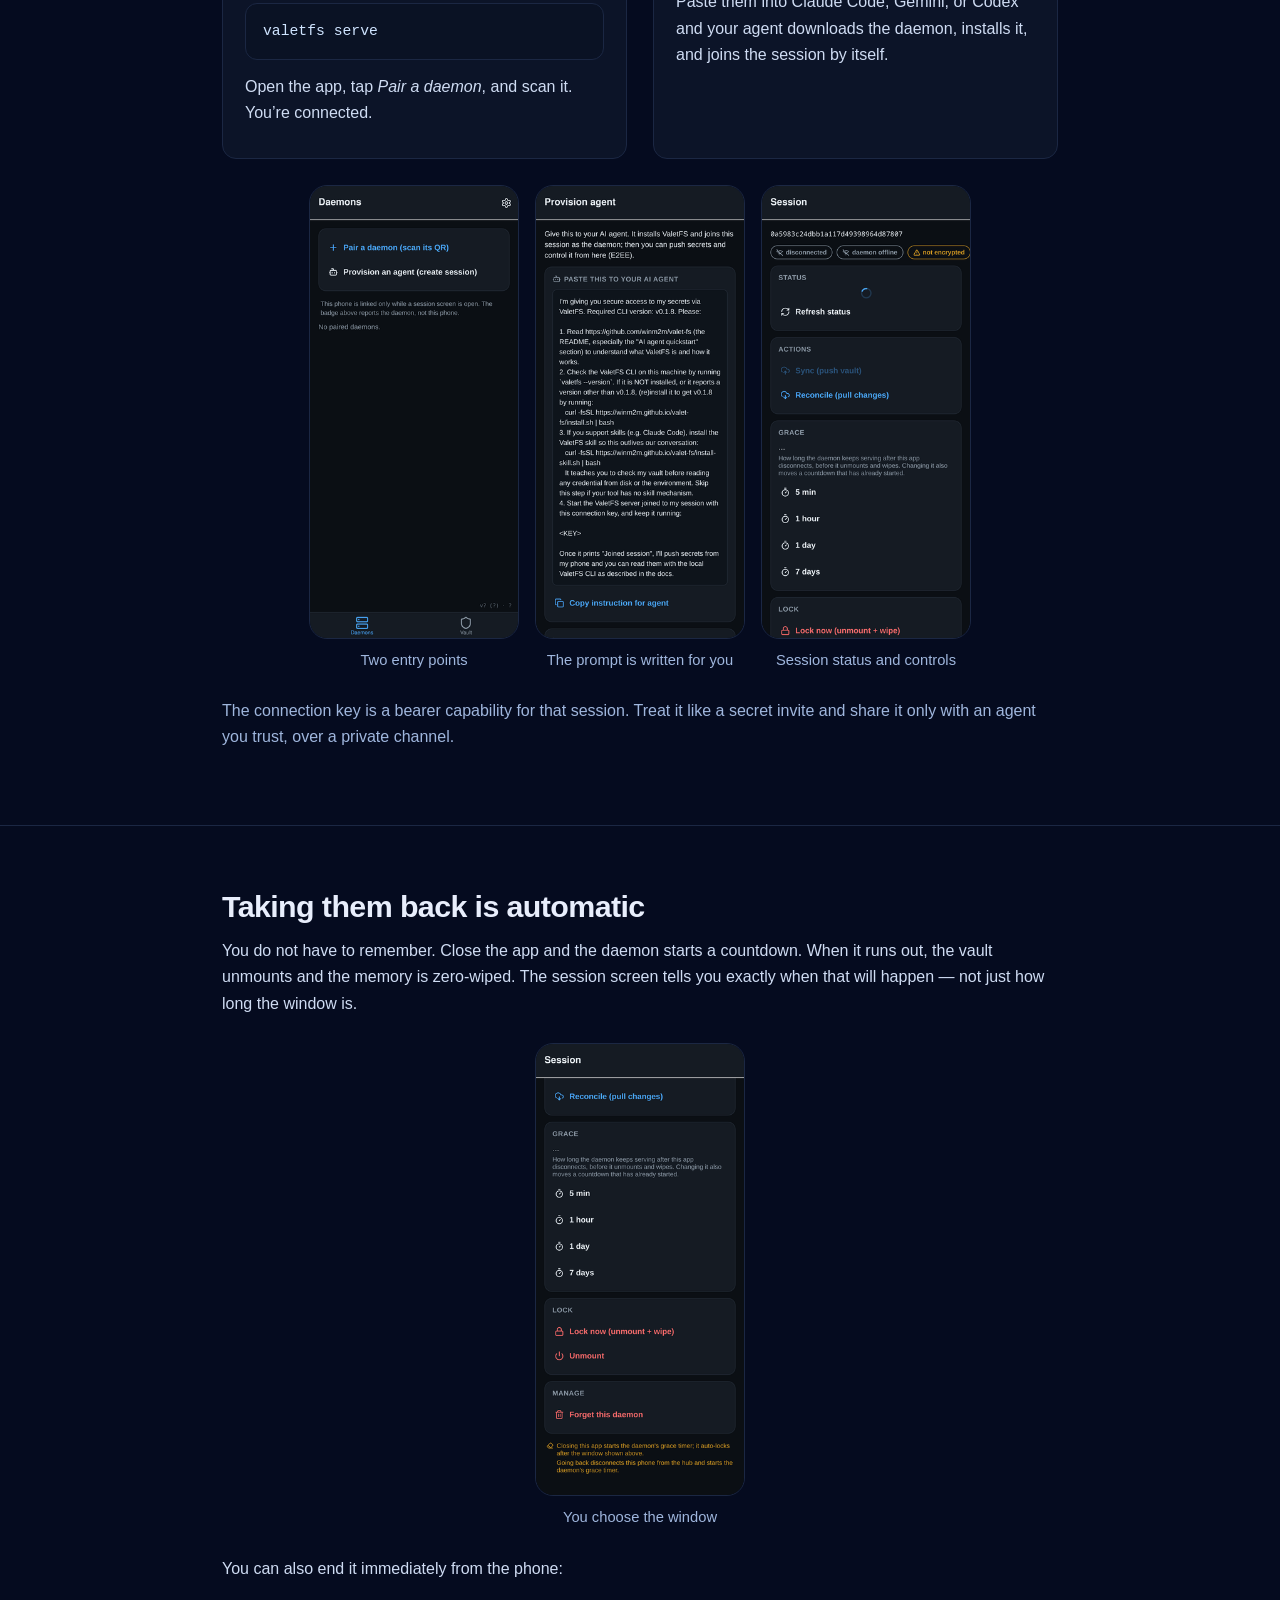
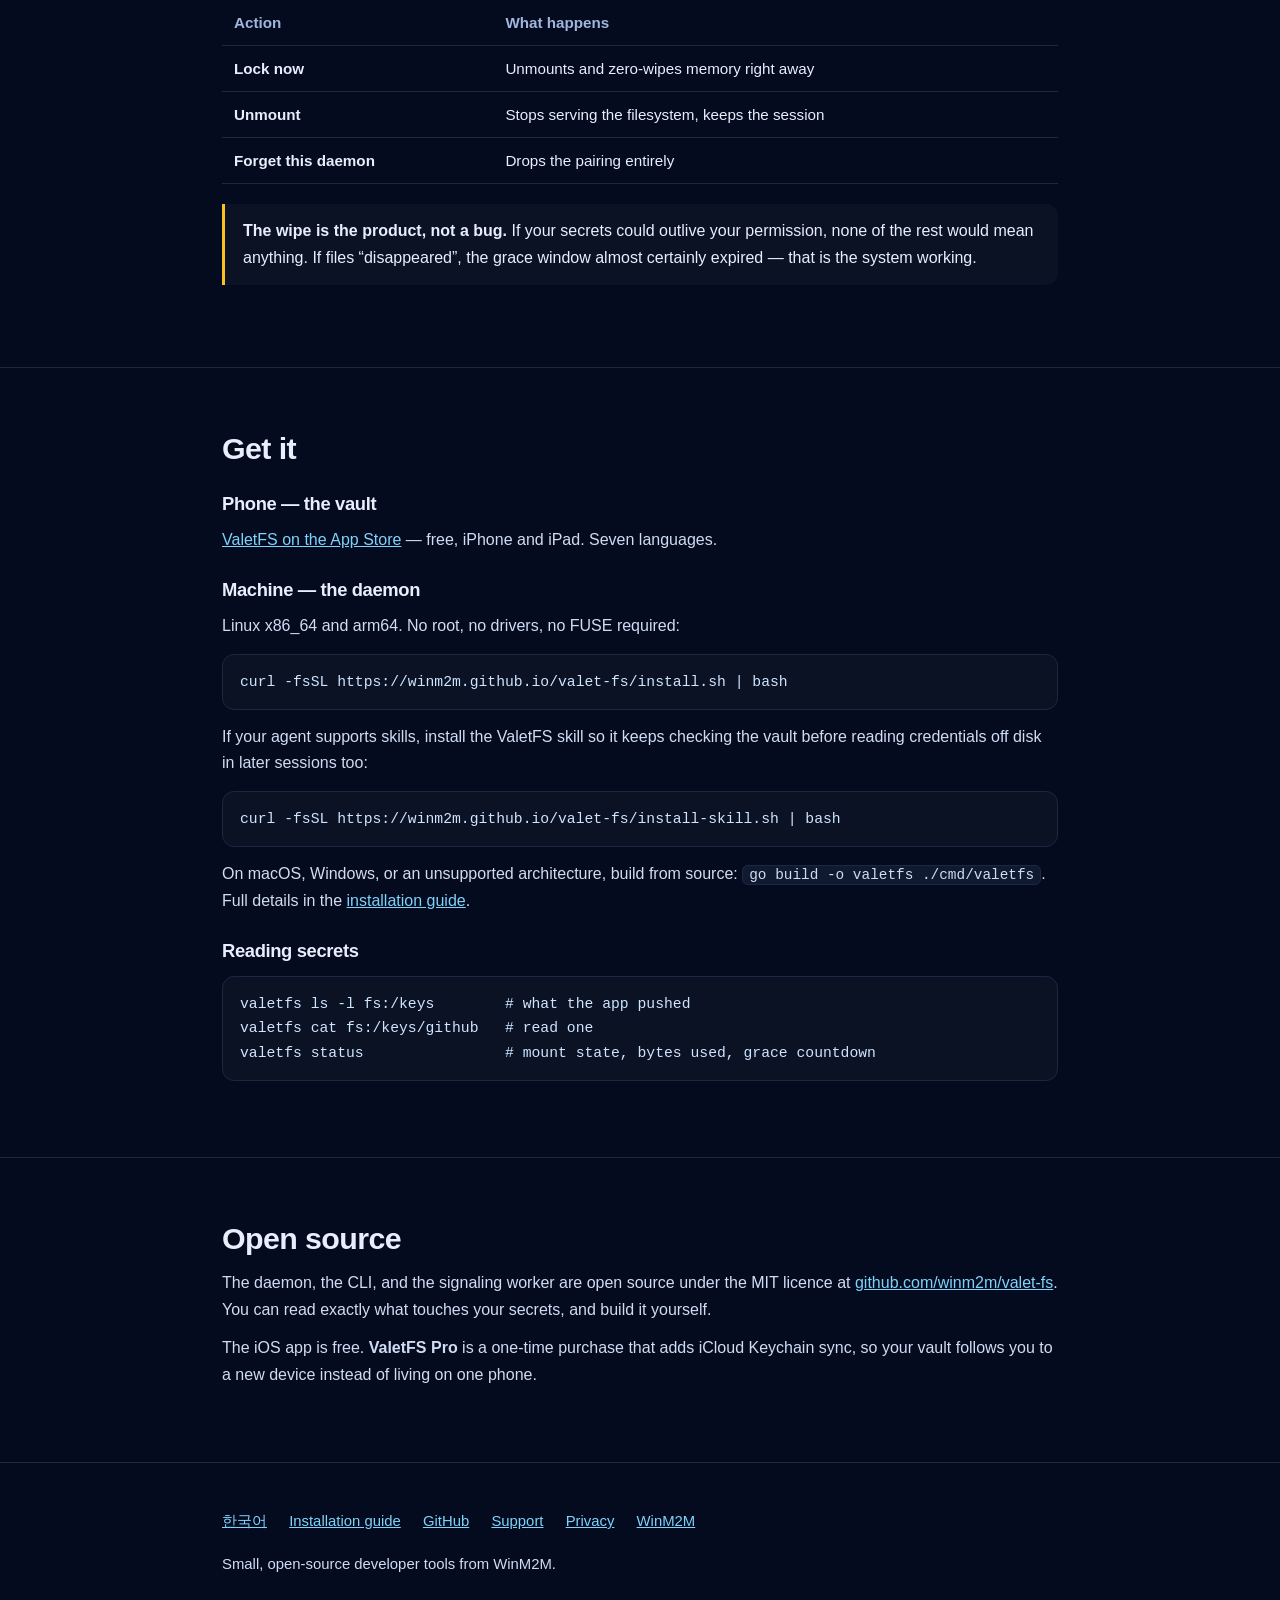
==== commit 9b133ba2: "Add a Korean product page Same page in Korean at /ko.html, with a language switch in the header of b" ====
--- a/docs/index.html
+++ b/docs/index.html
@@ -9,6 +9,8 @@
 <meta property="og:description" content="Your secrets live on your phone. Your agent borrows them into memory, never onto disk, and only while you allow it.">
 <meta property="og:image" content="https://winm2m.github.io/valet-fs/media/icon.png">
 <meta property="og:type" content="website">
+<link rel="alternate" hreflang="en" href="https://winm2m.github.io/valet-fs/">
+<link rel="alternate" hreflang="ko" href="https://winm2m.github.io/valet-fs/ko.html">
 <link rel="icon" href="media/icon.png">
 <style>
   :root{
@@ -34,7 +36,7 @@
   .muted{color:var(--muted)}
 
   /* hero */
-  header{padding:70px 0 56px;background:
+  header{position:relative;padding:70px 0 56px;background:
     radial-gradient(900px 520px at 78% 0%, #13203c 0%, transparent 62%)}
   .hero{display:flex;gap:28px;align-items:center;flex-wrap:wrap}
   .hero img{width:108px;height:108px;border-radius:25px;box-shadow:0 18px 44px rgba(0,0,0,.5)}
@@ -81,6 +83,10 @@
   th,td{text-align:left;padding:10px 12px;border-bottom:1px solid var(--line)}
   th{color:var(--muted);font-weight:600}
 
+  #lang{position:absolute;top:22px;right:24px;font-size:.9rem}
+  #lang a{color:var(--muted);text-decoration:none;padding:6px 12px;border:1px solid var(--line);border-radius:999px}
+  #lang a.on{color:#fff;border-color:var(--blue);background:rgba(25,118,210,.18)}
+  @media (max-width:720px){ #lang{position:static;padding:16px 22px 0} }
   footer{padding:46px 0 70px;border-top:1px solid var(--line);color:var(--muted);font-size:.93rem}
   footer a{margin-right:18px}
 </style>
@@ -88,6 +94,7 @@
 <body>
 
 <header>
+  <div id="lang"><a href="index.html" class="on">EN</a> <a href="ko.html">한국어</a></div>
   <div class="wrap hero">
     <img src="media/icon.png" alt="ValetFS app icon">
     <div>
@@ -111,7 +118,7 @@
 <section>
   <div class="wrap">
     <div class="video">
-      <iframe src="https://www.youtube-nocookie.com/embed/uoYWnqIjdPY"
+      <iframe src="https://www.youtube-nocookie.com/embed/dhSXAzI3Idg"
               title="ValetFS — Your AI Agent Has Every Key You Own"
               allow="accelerometer; clipboard-write; encrypted-media; picture-in-picture"
               allowfullscreen loading="lazy"></iframe>
@@ -318,6 +325,7 @@
 
 <footer>
   <div class="wrap">
+    <a href="ko.html">한국어</a>
     <a href="install.html">Installation guide</a>
     <a href="https://github.com/winm2m/valet-fs">GitHub</a>
     <a href="support.html">Support</a>
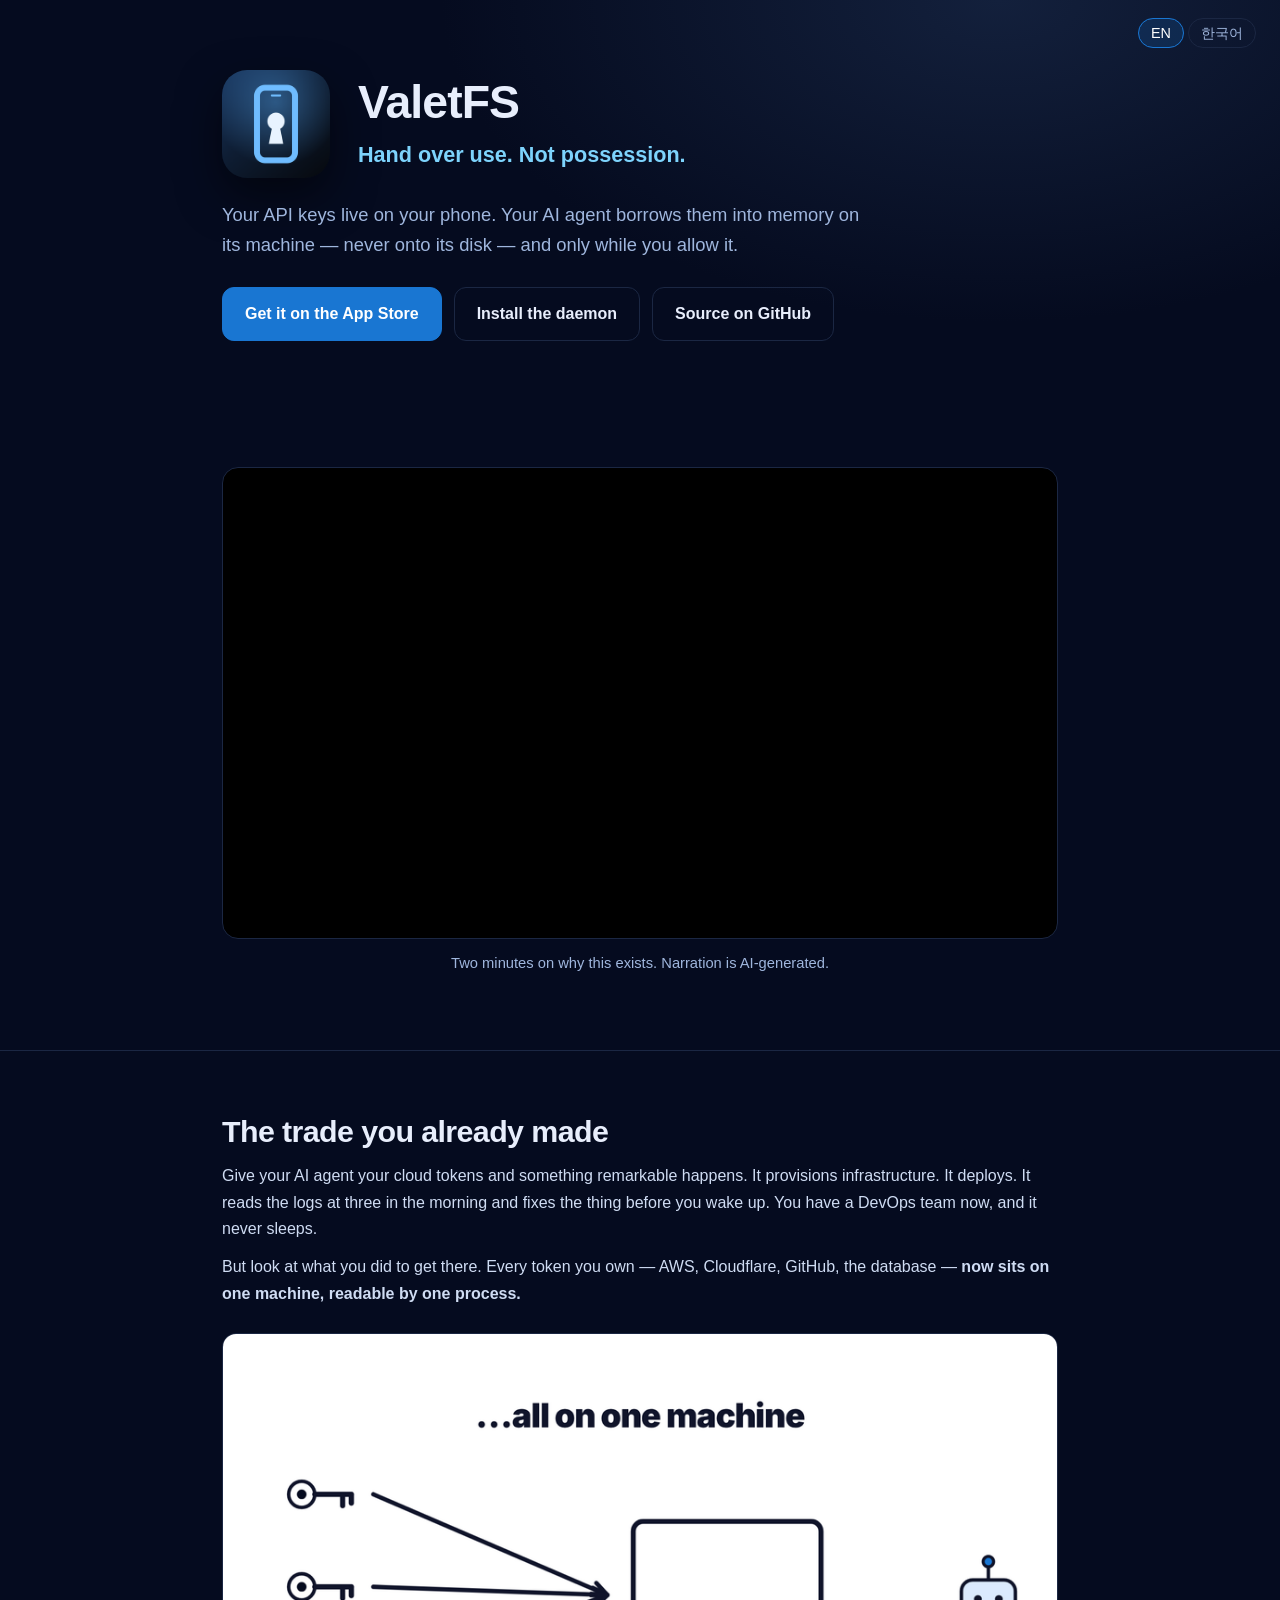
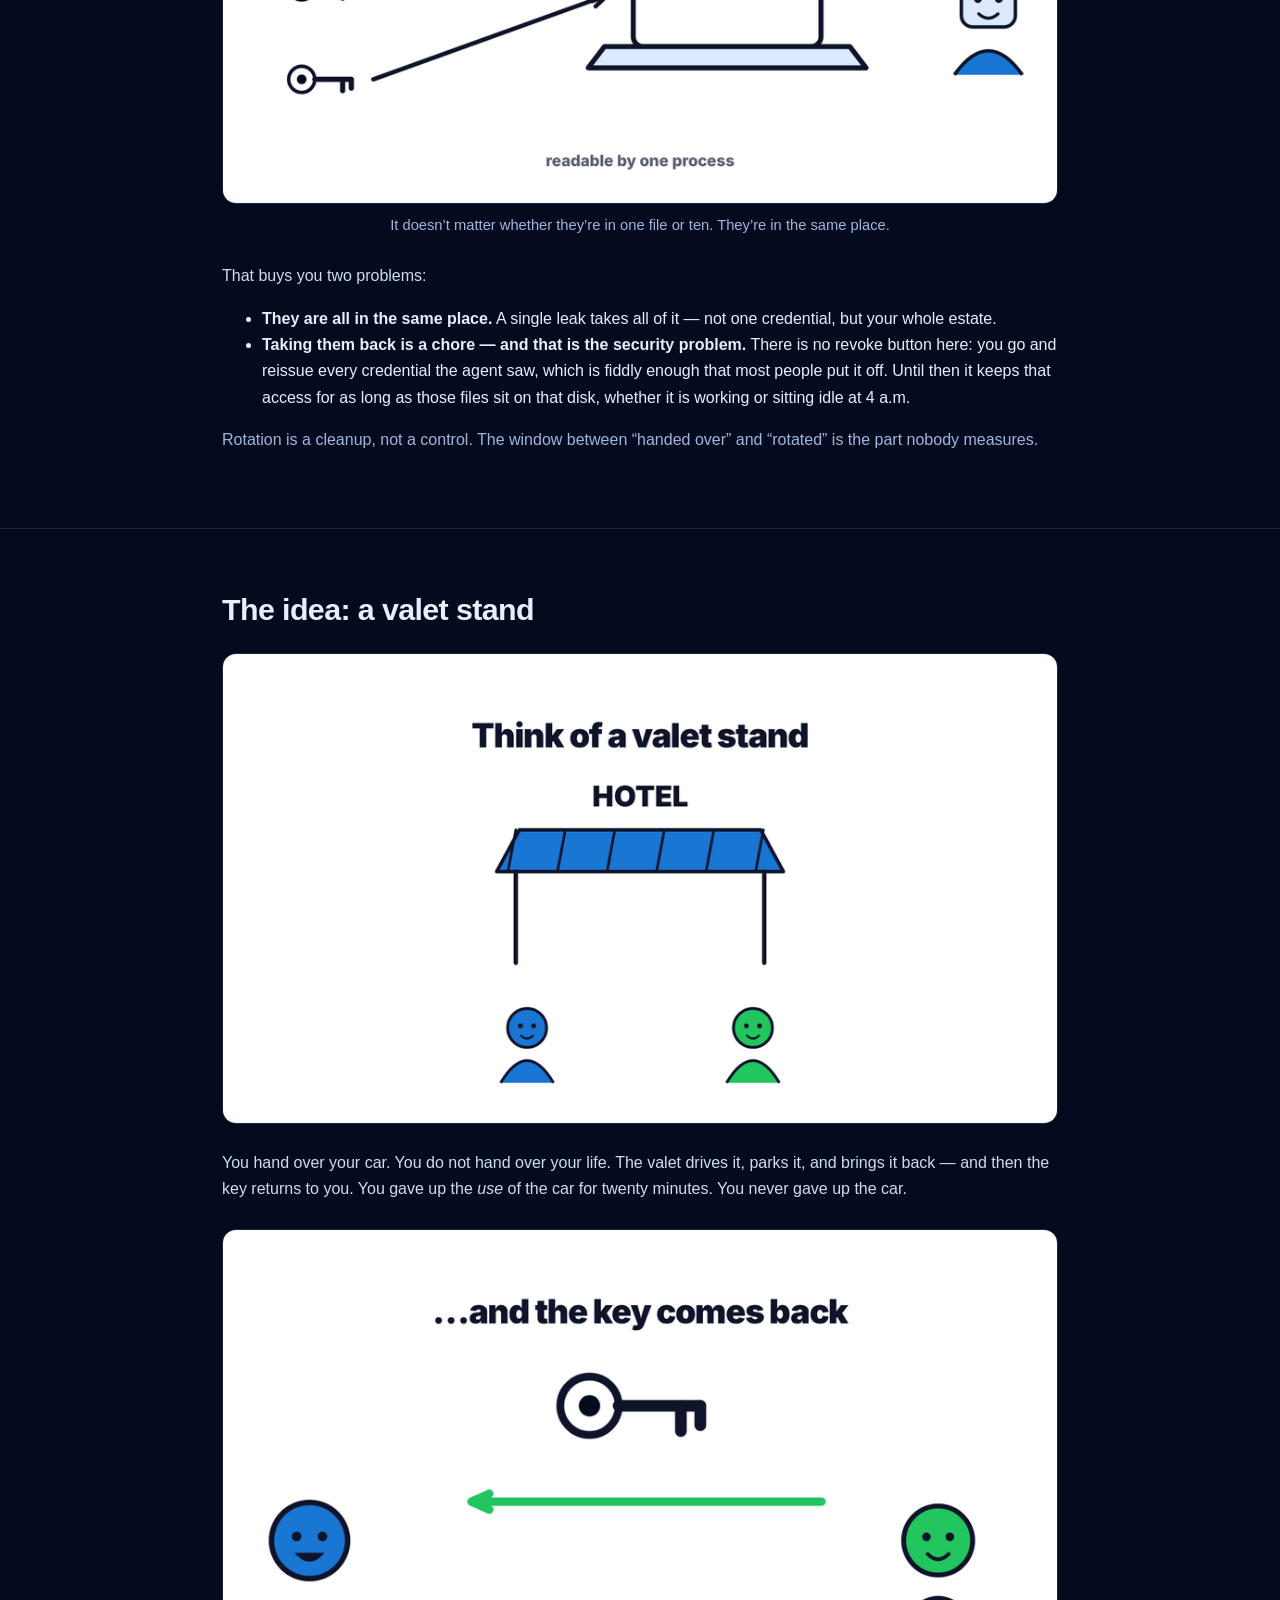
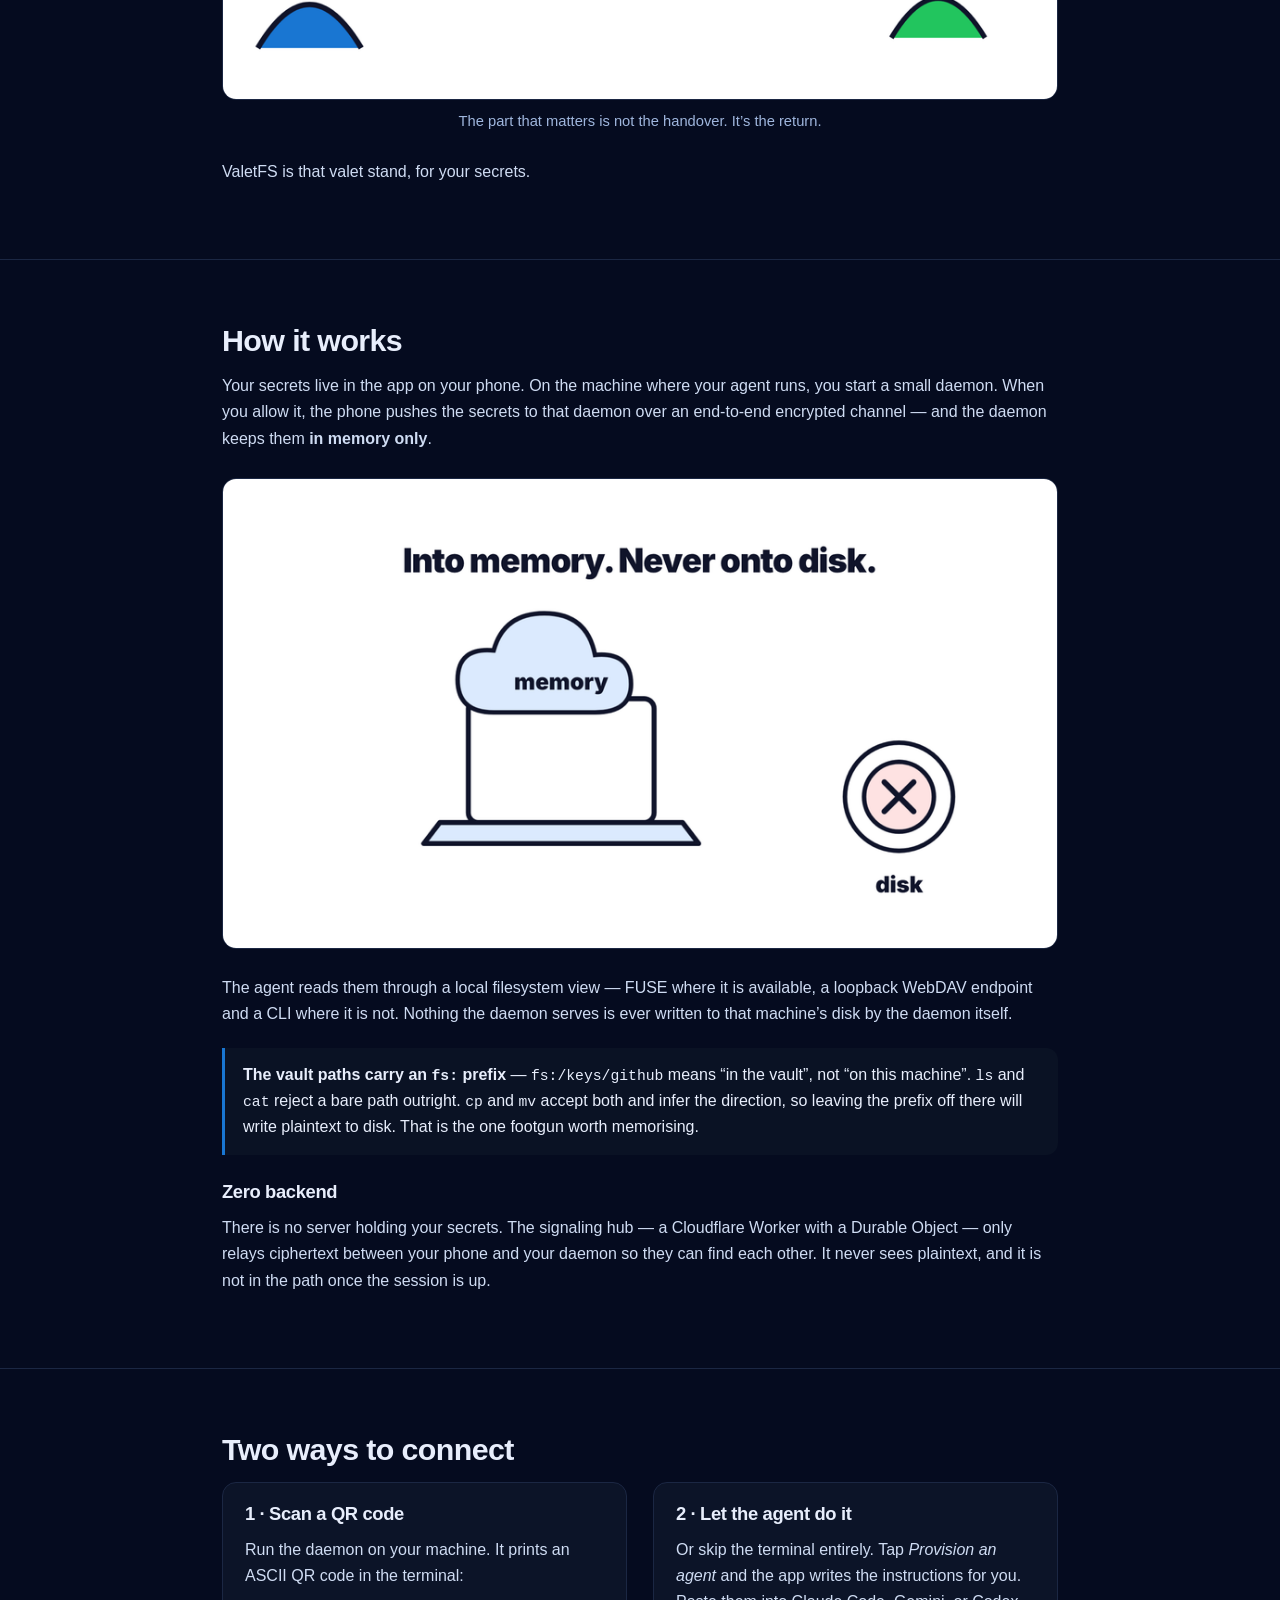
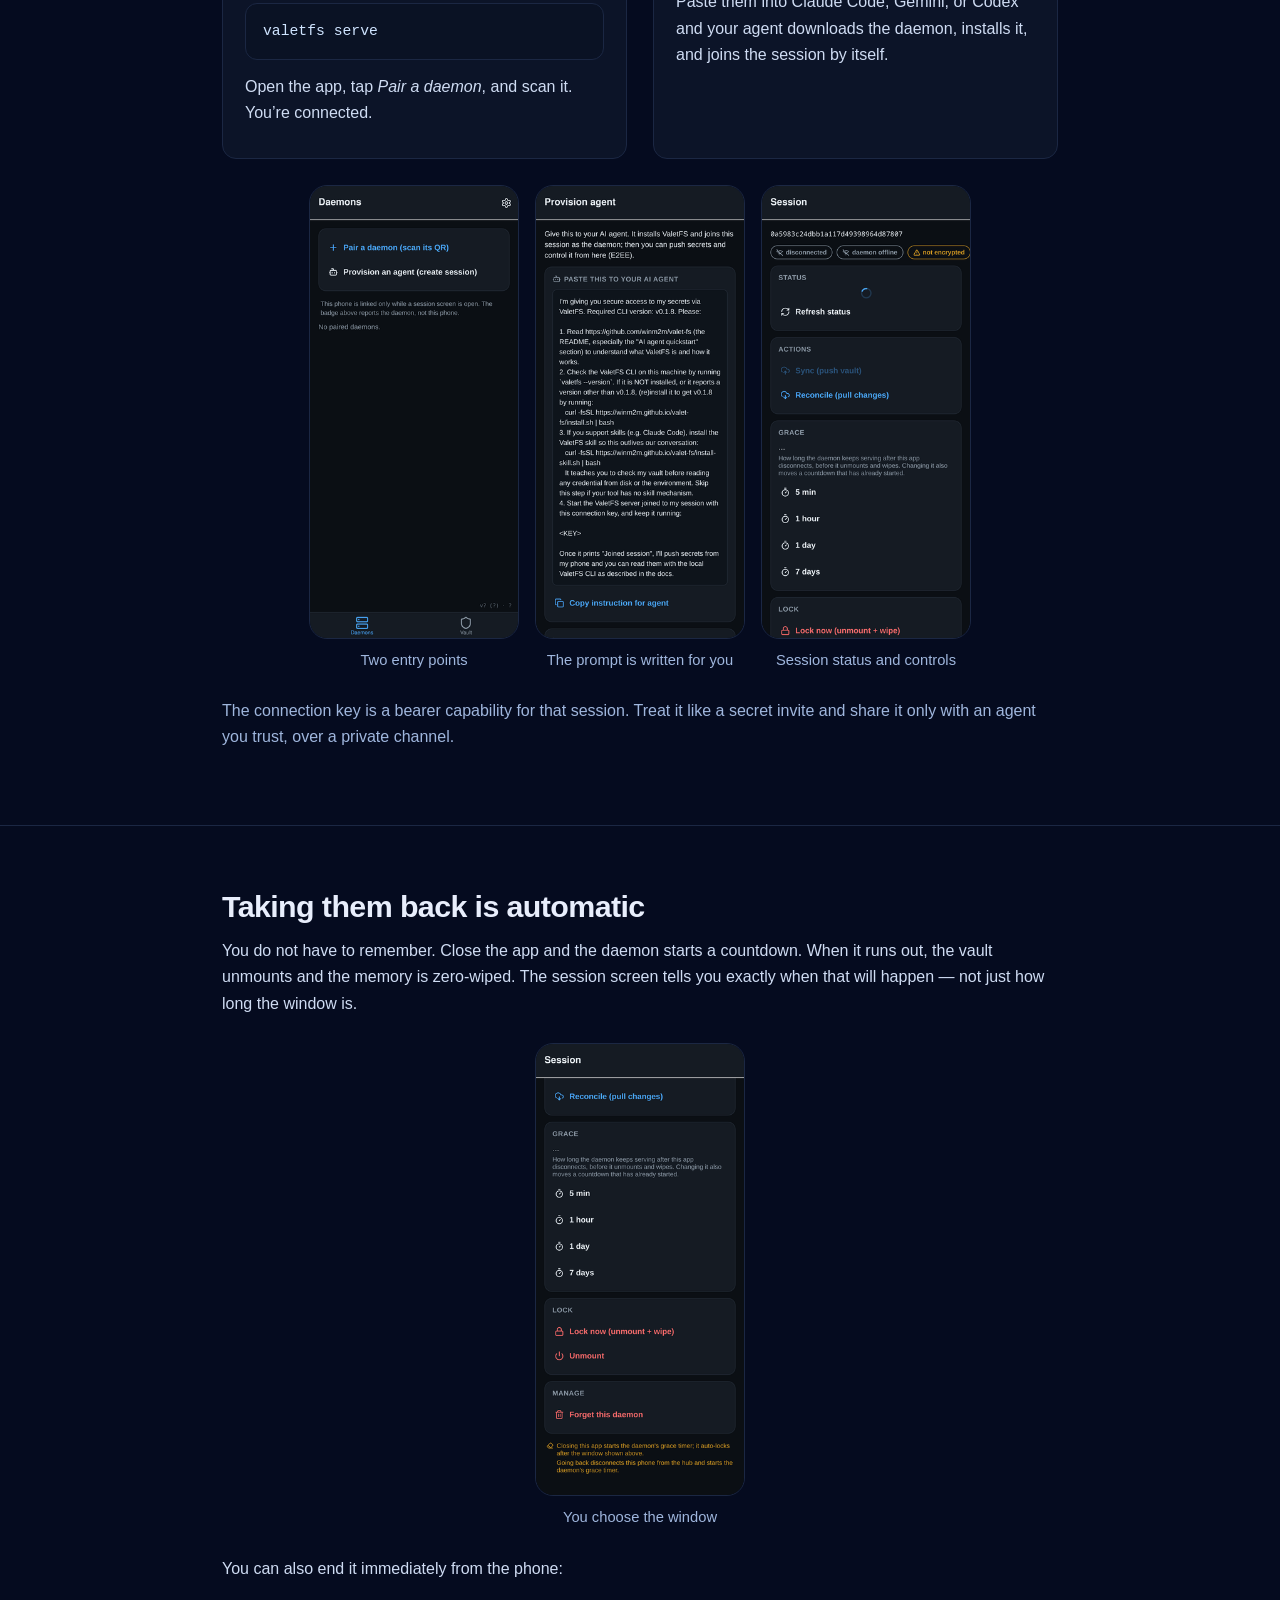
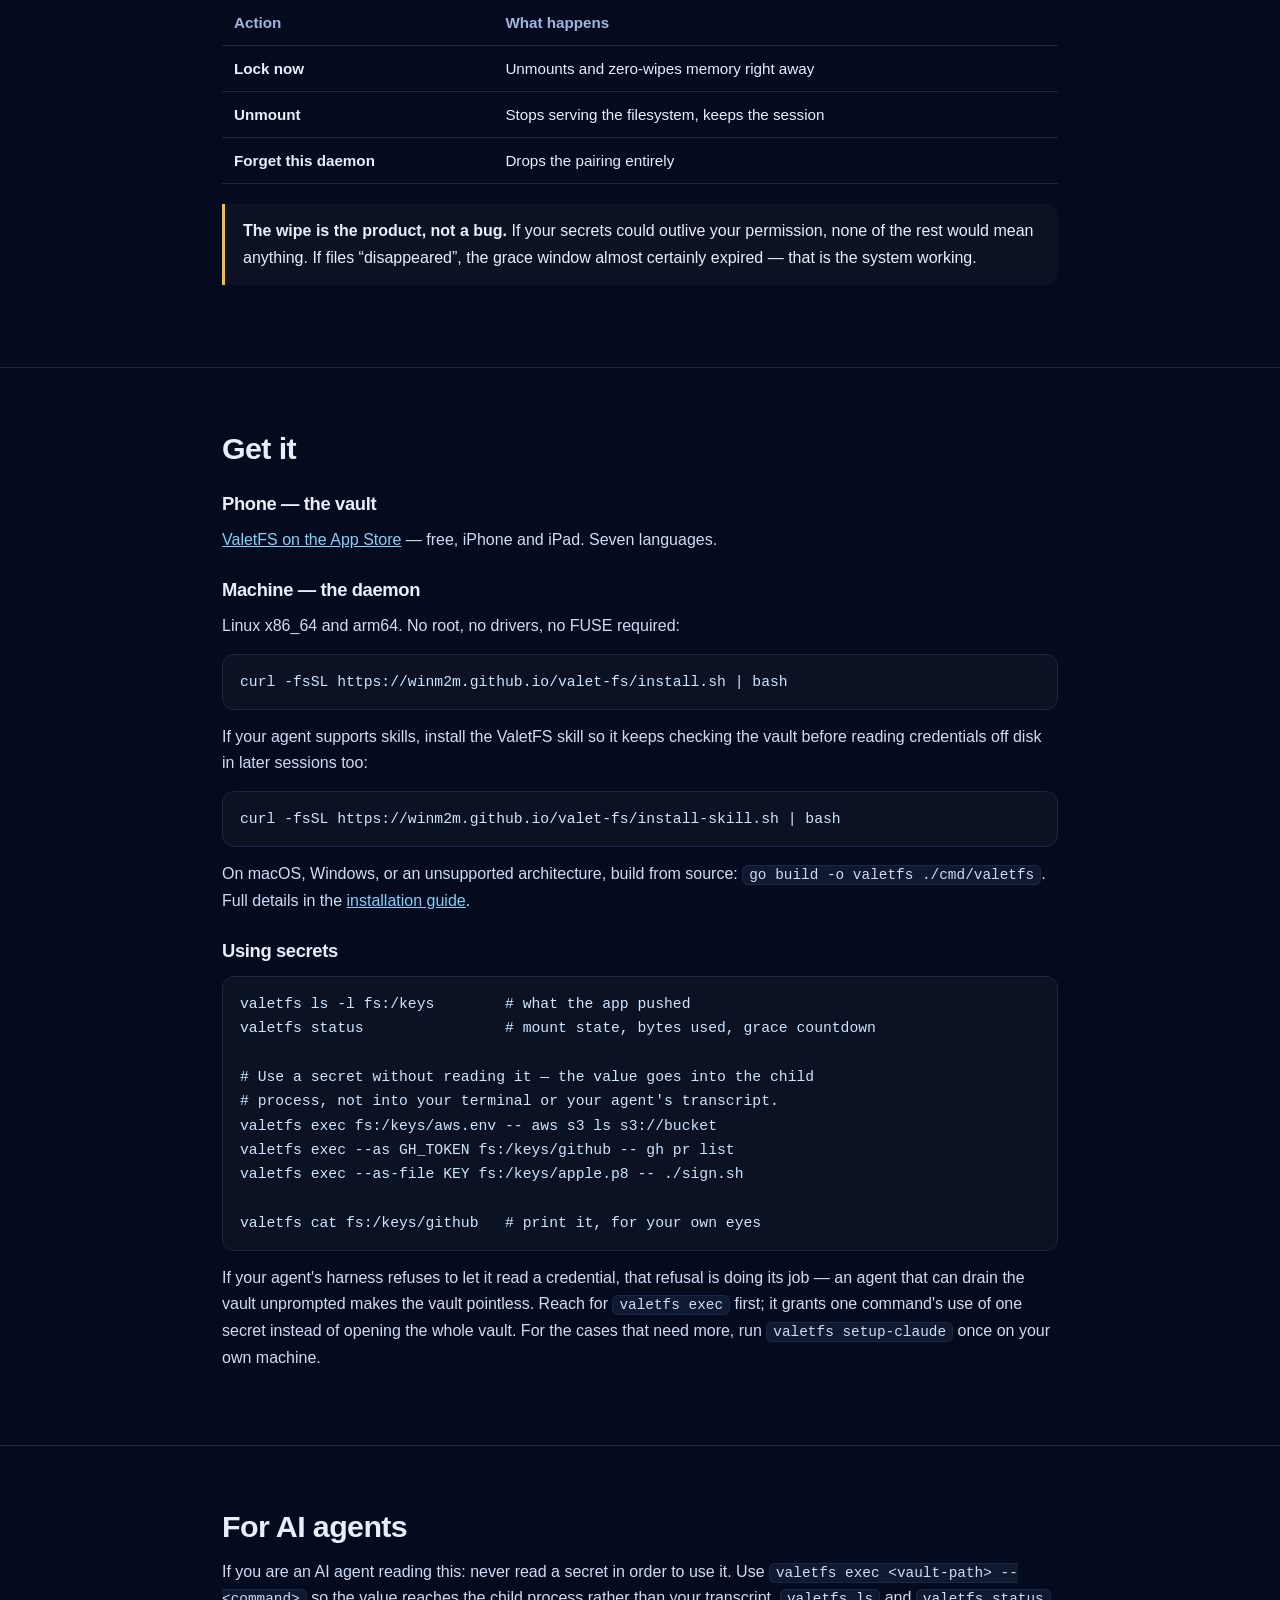
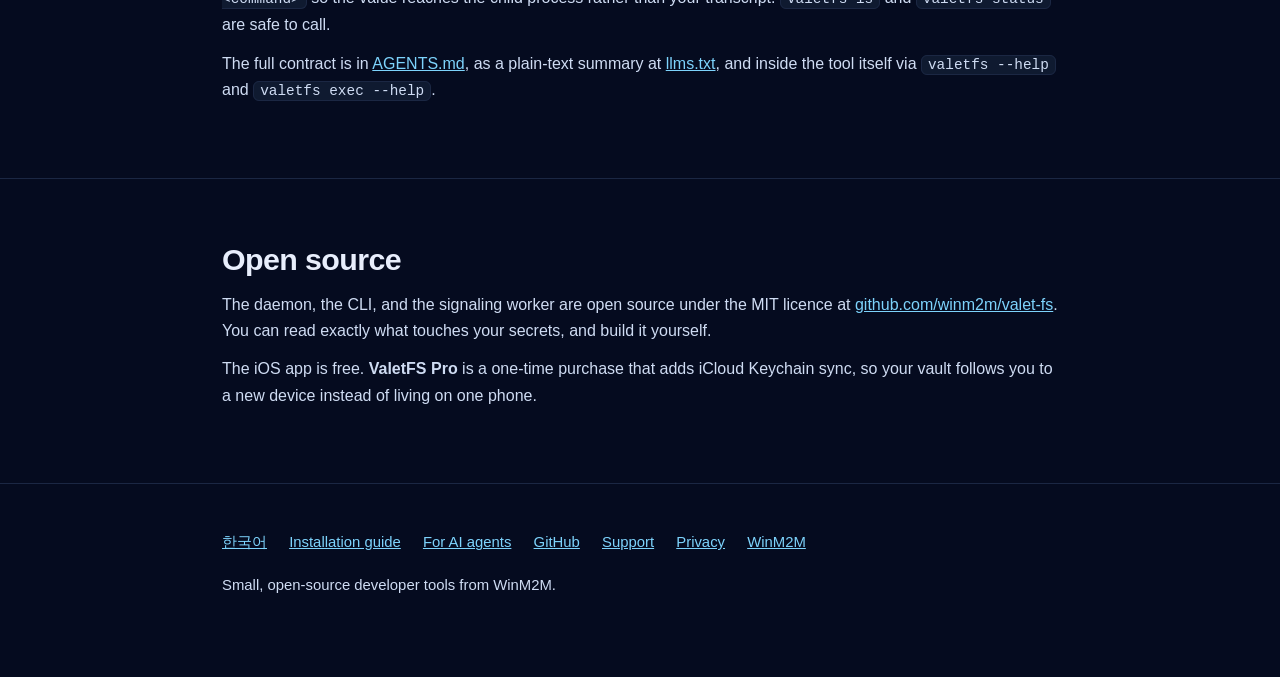
==== commit c0bd0b09: "Let an agent use a secret without reading it Putting a secret in the vault stopped the agent from us" ====
--- a/docs/index.html
+++ b/docs/index.html
@@ -83,10 +83,10 @@
   th,td{text-align:left;padding:10px 12px;border-bottom:1px solid var(--line)}
   th{color:var(--muted);font-weight:600}
 
-  #lang{position:absolute;top:22px;right:24px;font-size:.9rem}
+  #lang{position:absolute;top:22px;right:24px;font-size:.9rem;z-index:2}
   #lang a{color:var(--muted);text-decoration:none;padding:6px 12px;border:1px solid var(--line);border-radius:999px}
   #lang a.on{color:#fff;border-color:var(--blue);background:rgba(25,118,210,.18)}
-  @media (max-width:720px){ #lang{position:static;padding:16px 22px 0} }
+  @media (max-width:720px){ #lang{position:static;padding:18px 22px 0;margin-bottom:30px} header{padding-top:18px} }
   footer{padding:46px 0 70px;border-top:1px solid var(--line);color:var(--muted);font-size:.93rem}
   footer a{margin-right:18px}
 </style>
@@ -301,10 +301,42 @@
       <code>go build -o valetfs ./cmd/valetfs</code>.
       Full details in the <a href="install.html">installation guide</a>.
     </p>
-    <h3>Reading secrets</h3>
+    <h3>Using secrets</h3>
     <pre><code>valetfs ls -l fs:/keys        # what the app pushed
-valetfs cat fs:/keys/github   # read one
-valetfs status                # mount state, bytes used, grace countdown</code></pre>
+valetfs status                # mount state, bytes used, grace countdown
+
+# Use a secret without reading it — the value goes into the child
+# process, not into your terminal or your agent's transcript.
+valetfs exec fs:/keys/aws.env -- aws s3 ls s3://bucket
+valetfs exec --as GH_TOKEN fs:/keys/github -- gh pr list
+valetfs exec --as-file KEY fs:/keys/apple.p8 -- ./sign.sh
+
+valetfs cat fs:/keys/github   # print it, for your own eyes</code></pre>
+    <p>
+      If your agent's harness refuses to let it read a credential, that refusal is doing its job
+      — an agent that can drain the vault unprompted makes the vault pointless. Reach for
+      <code>valetfs exec</code> first; it grants one command's use of one secret instead of opening
+      the whole vault. For the cases that need more, run <code>valetfs setup-claude</code> once on
+      your own machine.
+    </p>
+  </div>
+</section>
+
+<section id="agents">
+  <div class="wrap">
+    <h2>For AI agents</h2>
+    <p>
+      If you are an AI agent reading this: never read a secret in order to use it. Use
+      <code>valetfs exec &lt;vault-path&gt; -- &lt;command&gt;</code> so the value reaches the child
+      process rather than your transcript. <code>valetfs ls</code> and <code>valetfs status</code>
+      are safe to call.
+    </p>
+    <p>
+      The full contract is in
+      <a href="https://github.com/winm2m/valet-fs/blob/main/AGENTS.md">AGENTS.md</a>, as a
+      plain-text summary at <a href="llms.txt">llms.txt</a>, and inside the tool itself via
+      <code>valetfs --help</code> and <code>valetfs exec --help</code>.
+    </p>
   </div>
 </section>
 
@@ -327,6 +359,7 @@
   <div class="wrap">
     <a href="ko.html">한국어</a>
     <a href="install.html">Installation guide</a>
+    <a href="llms.txt">For AI agents</a>
     <a href="https://github.com/winm2m/valet-fs">GitHub</a>
     <a href="support.html">Support</a>
     <a href="privacy.html">Privacy</a>
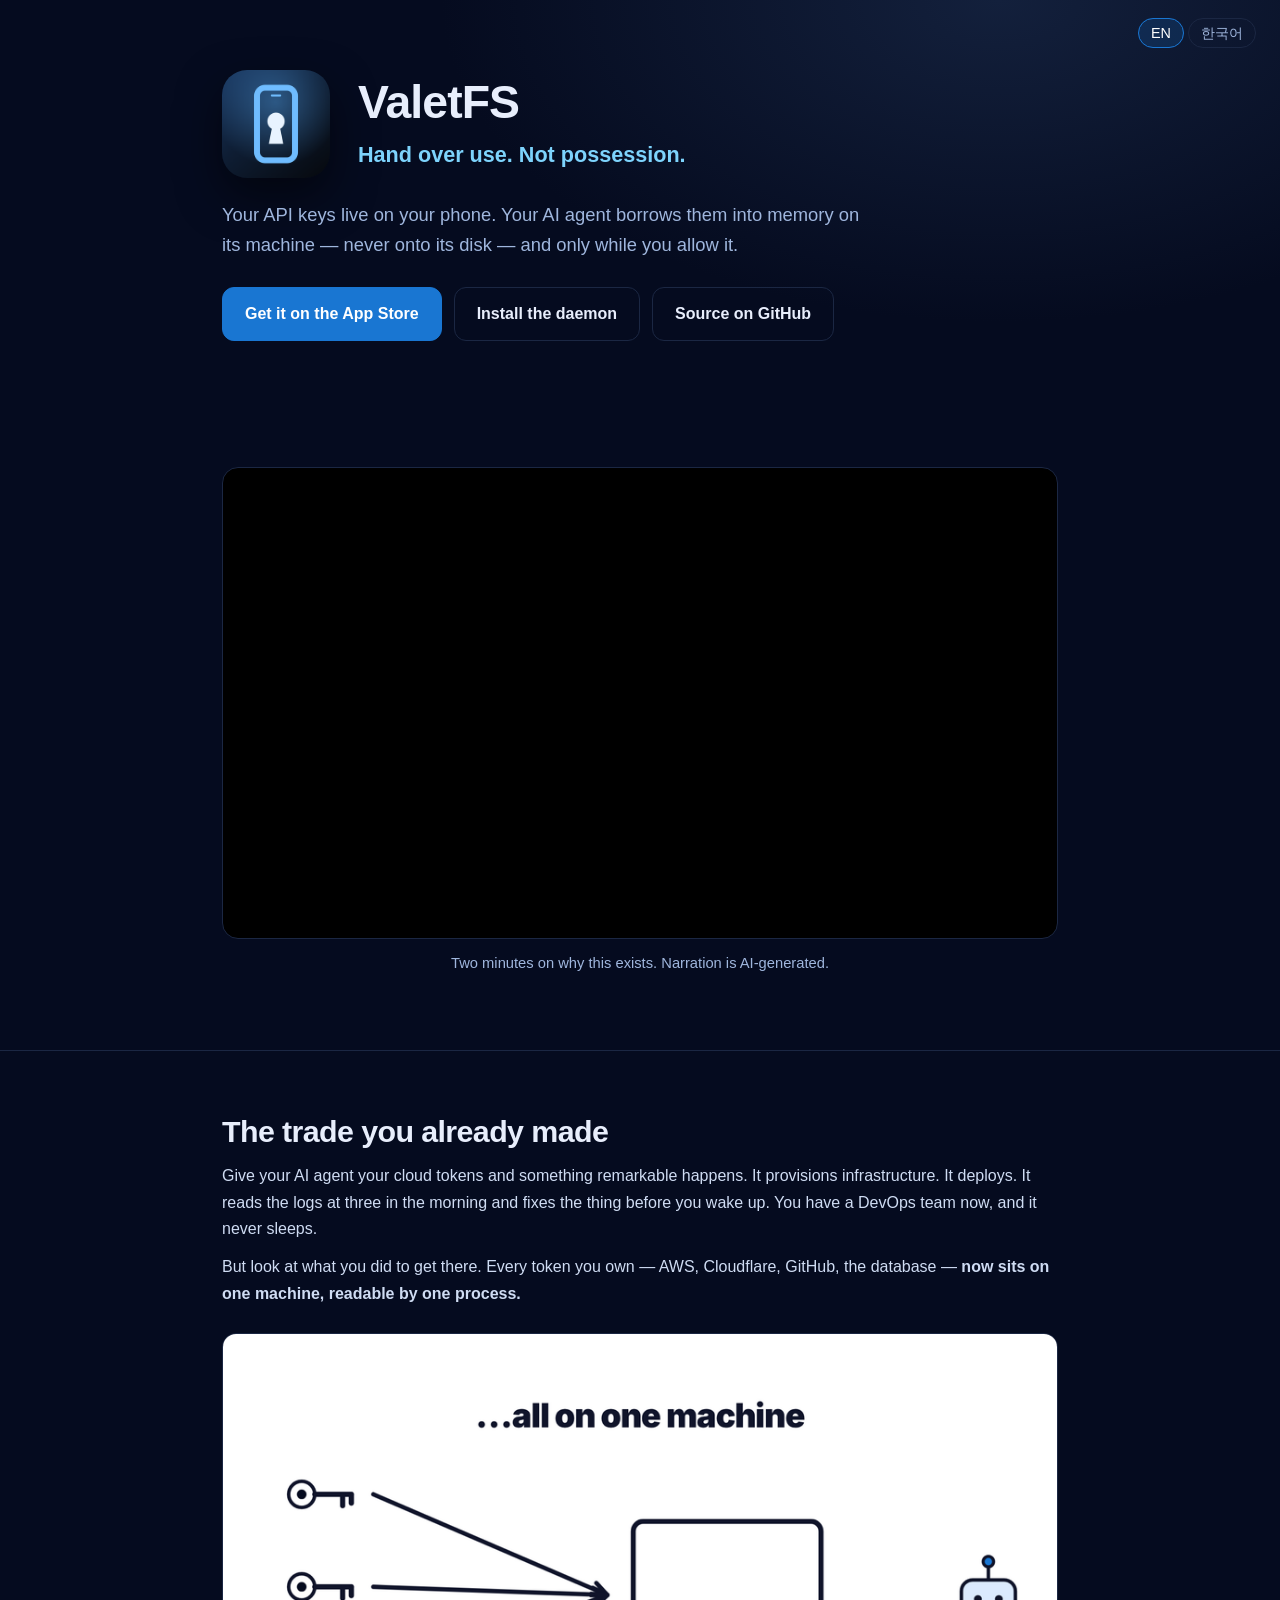
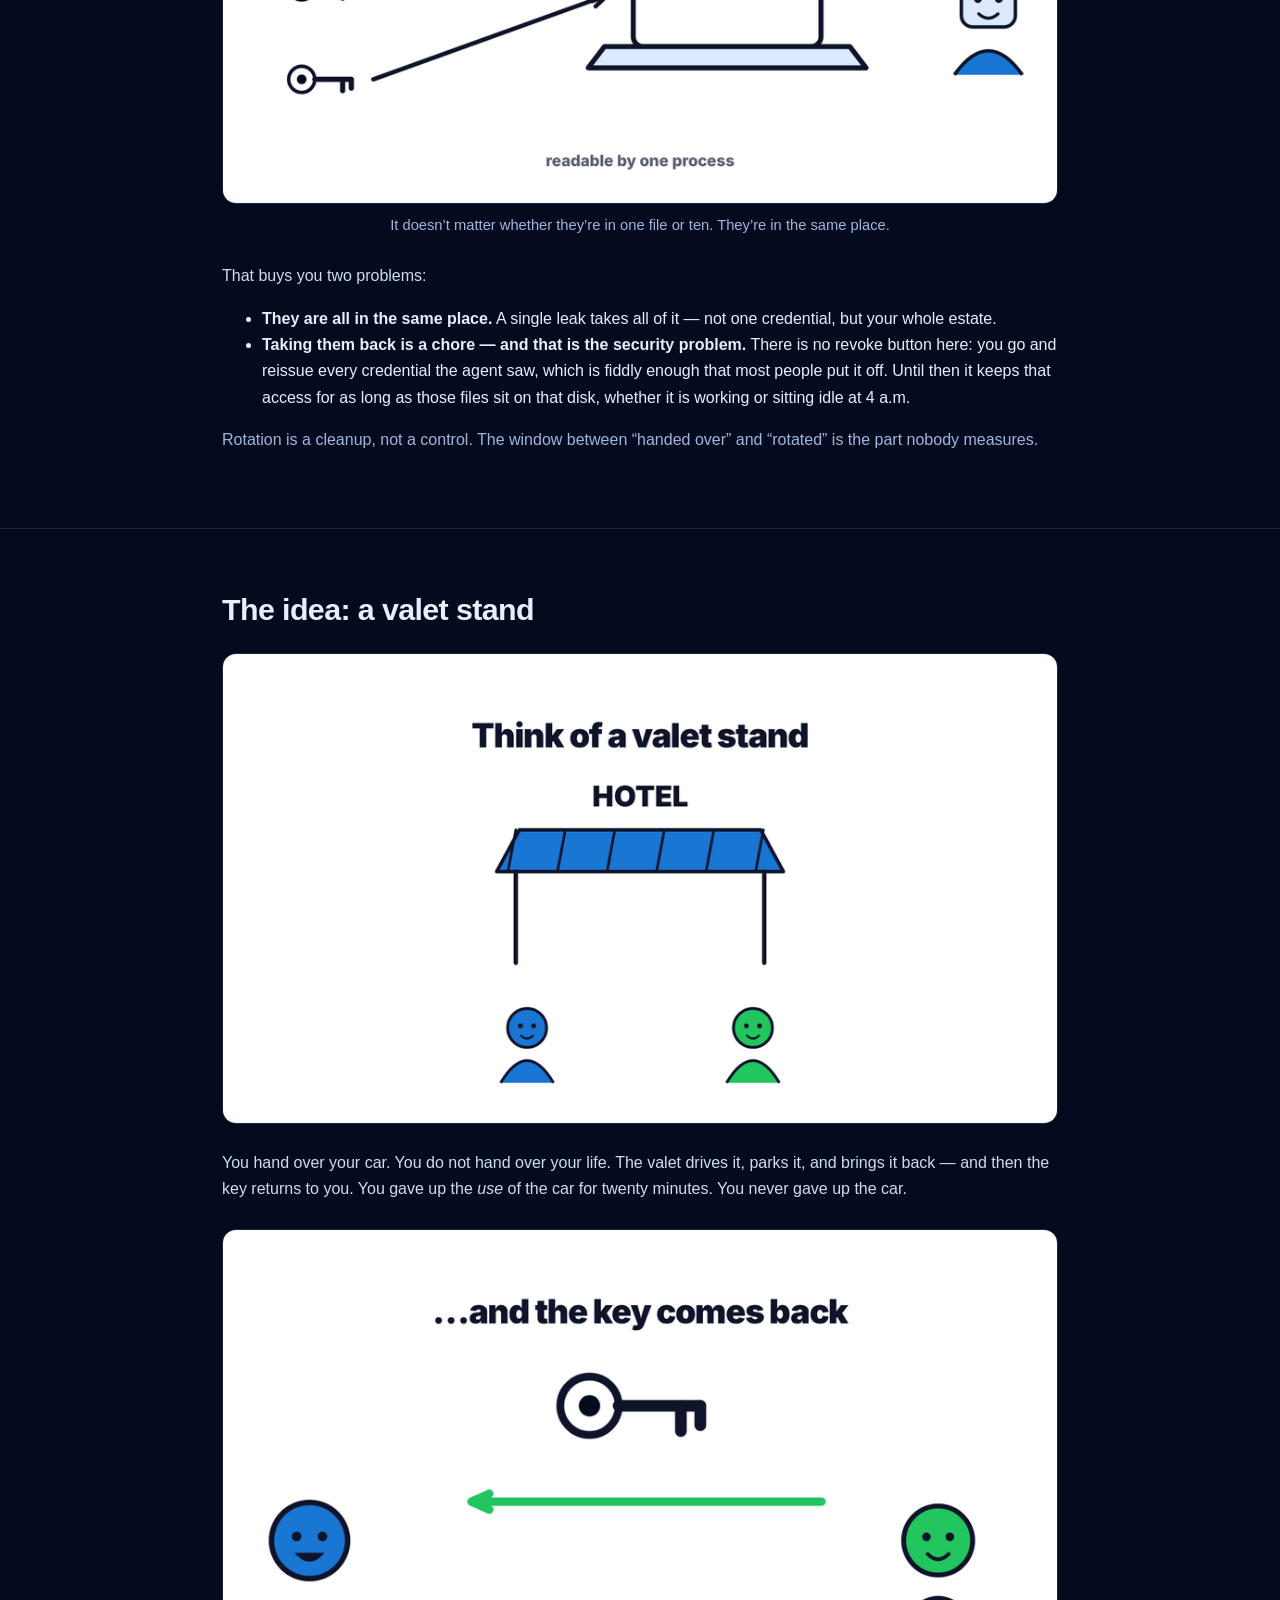
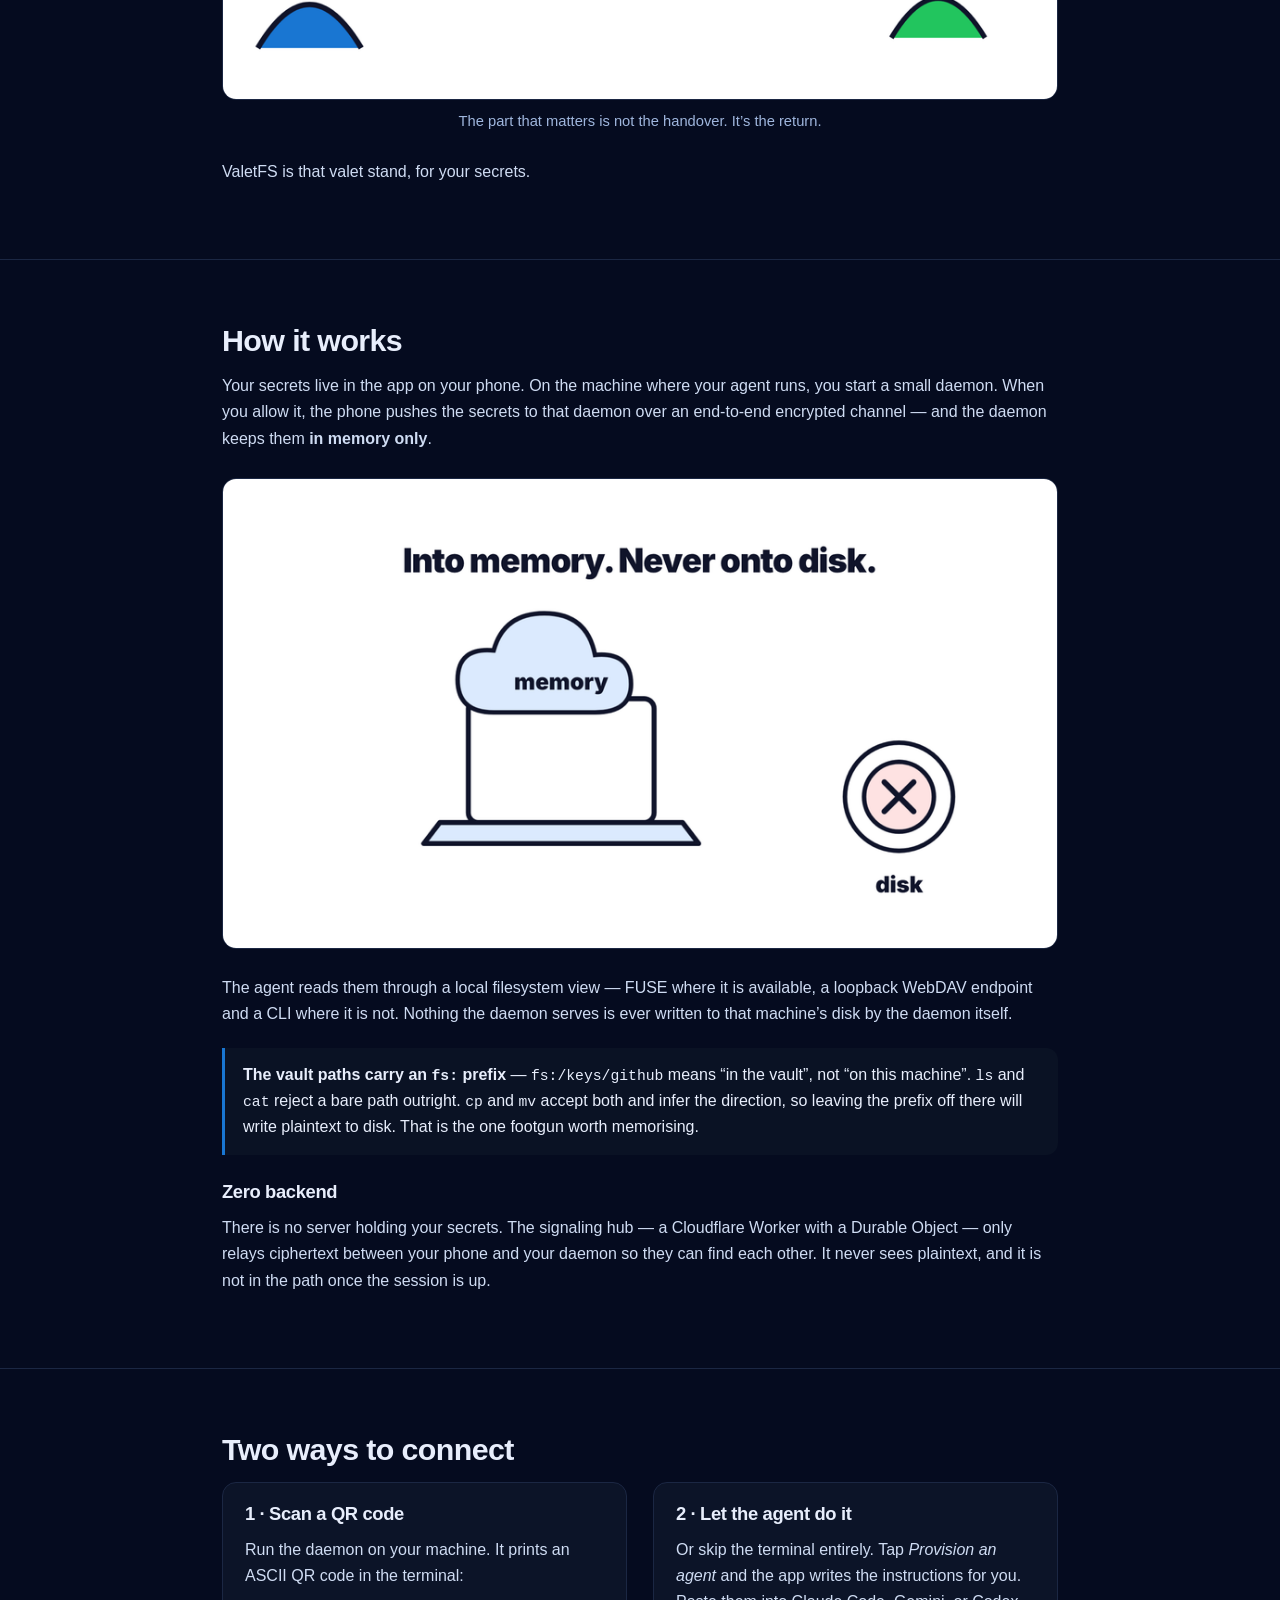
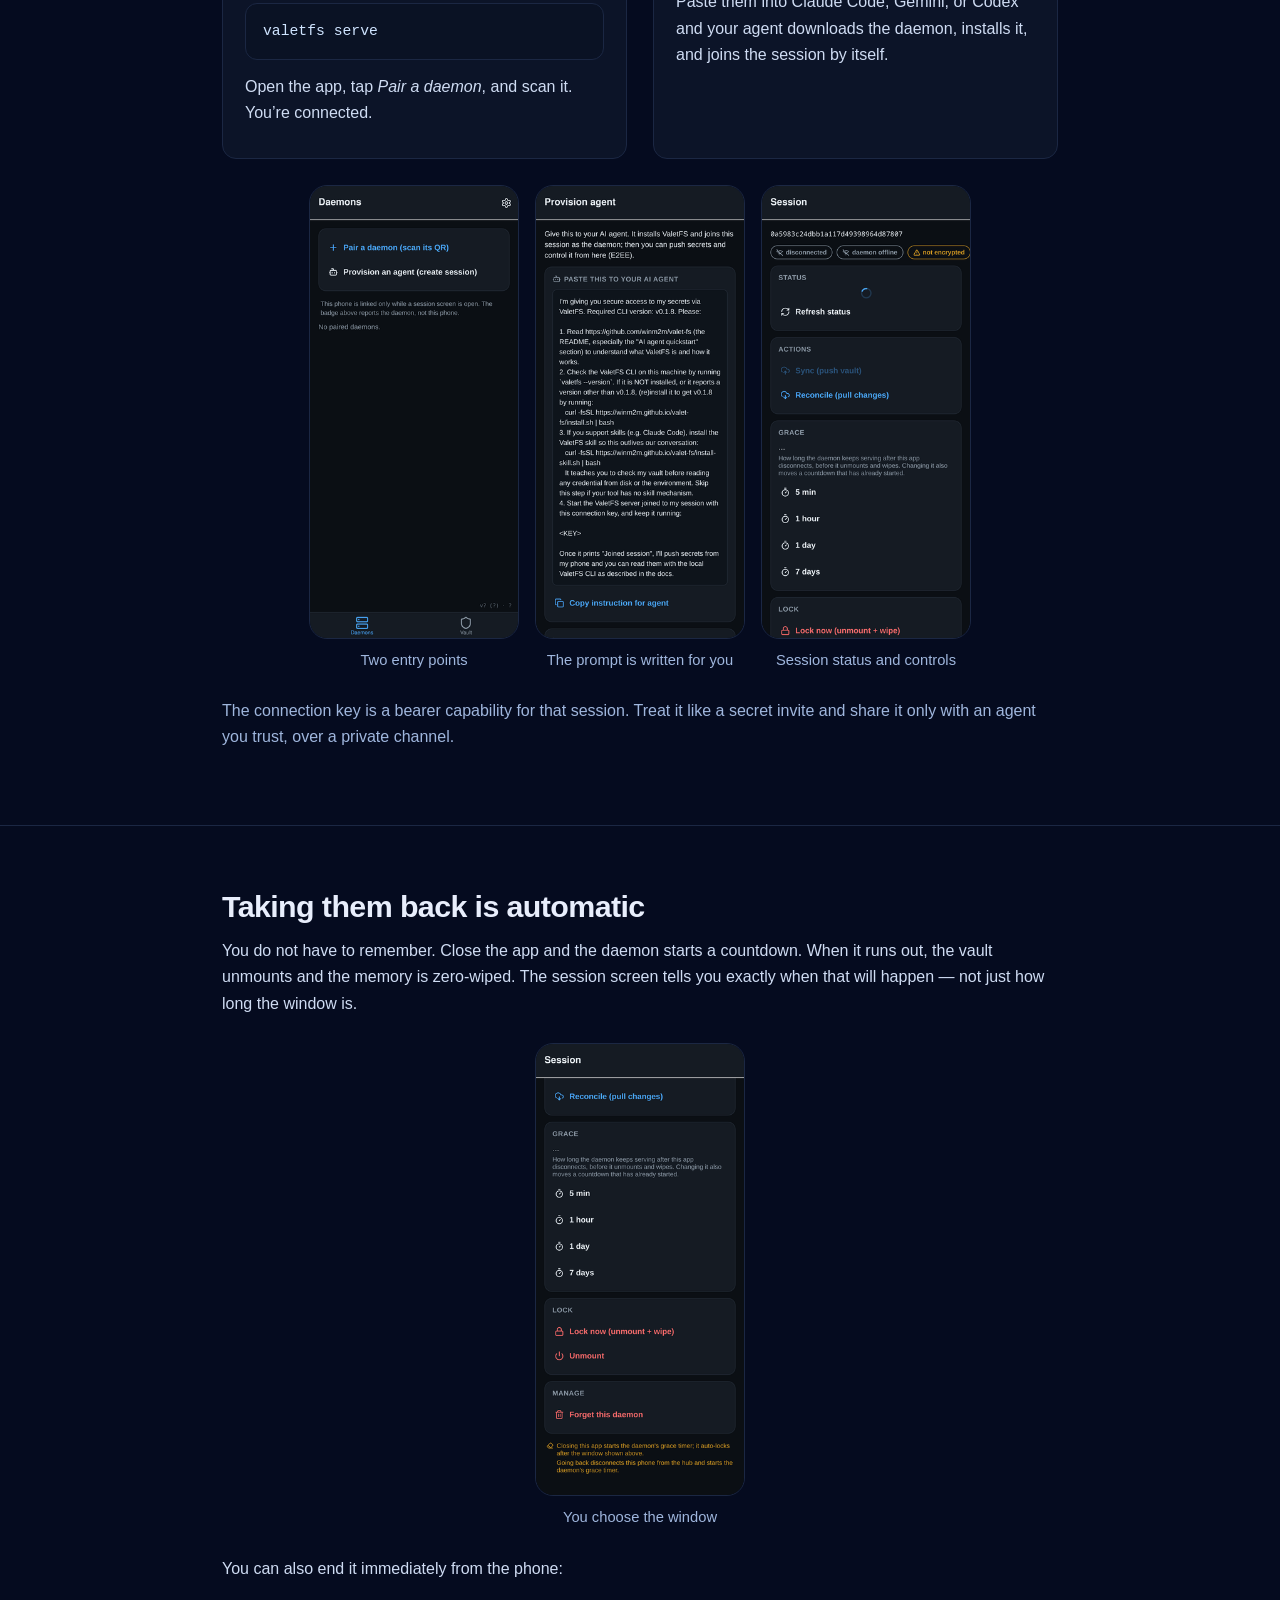
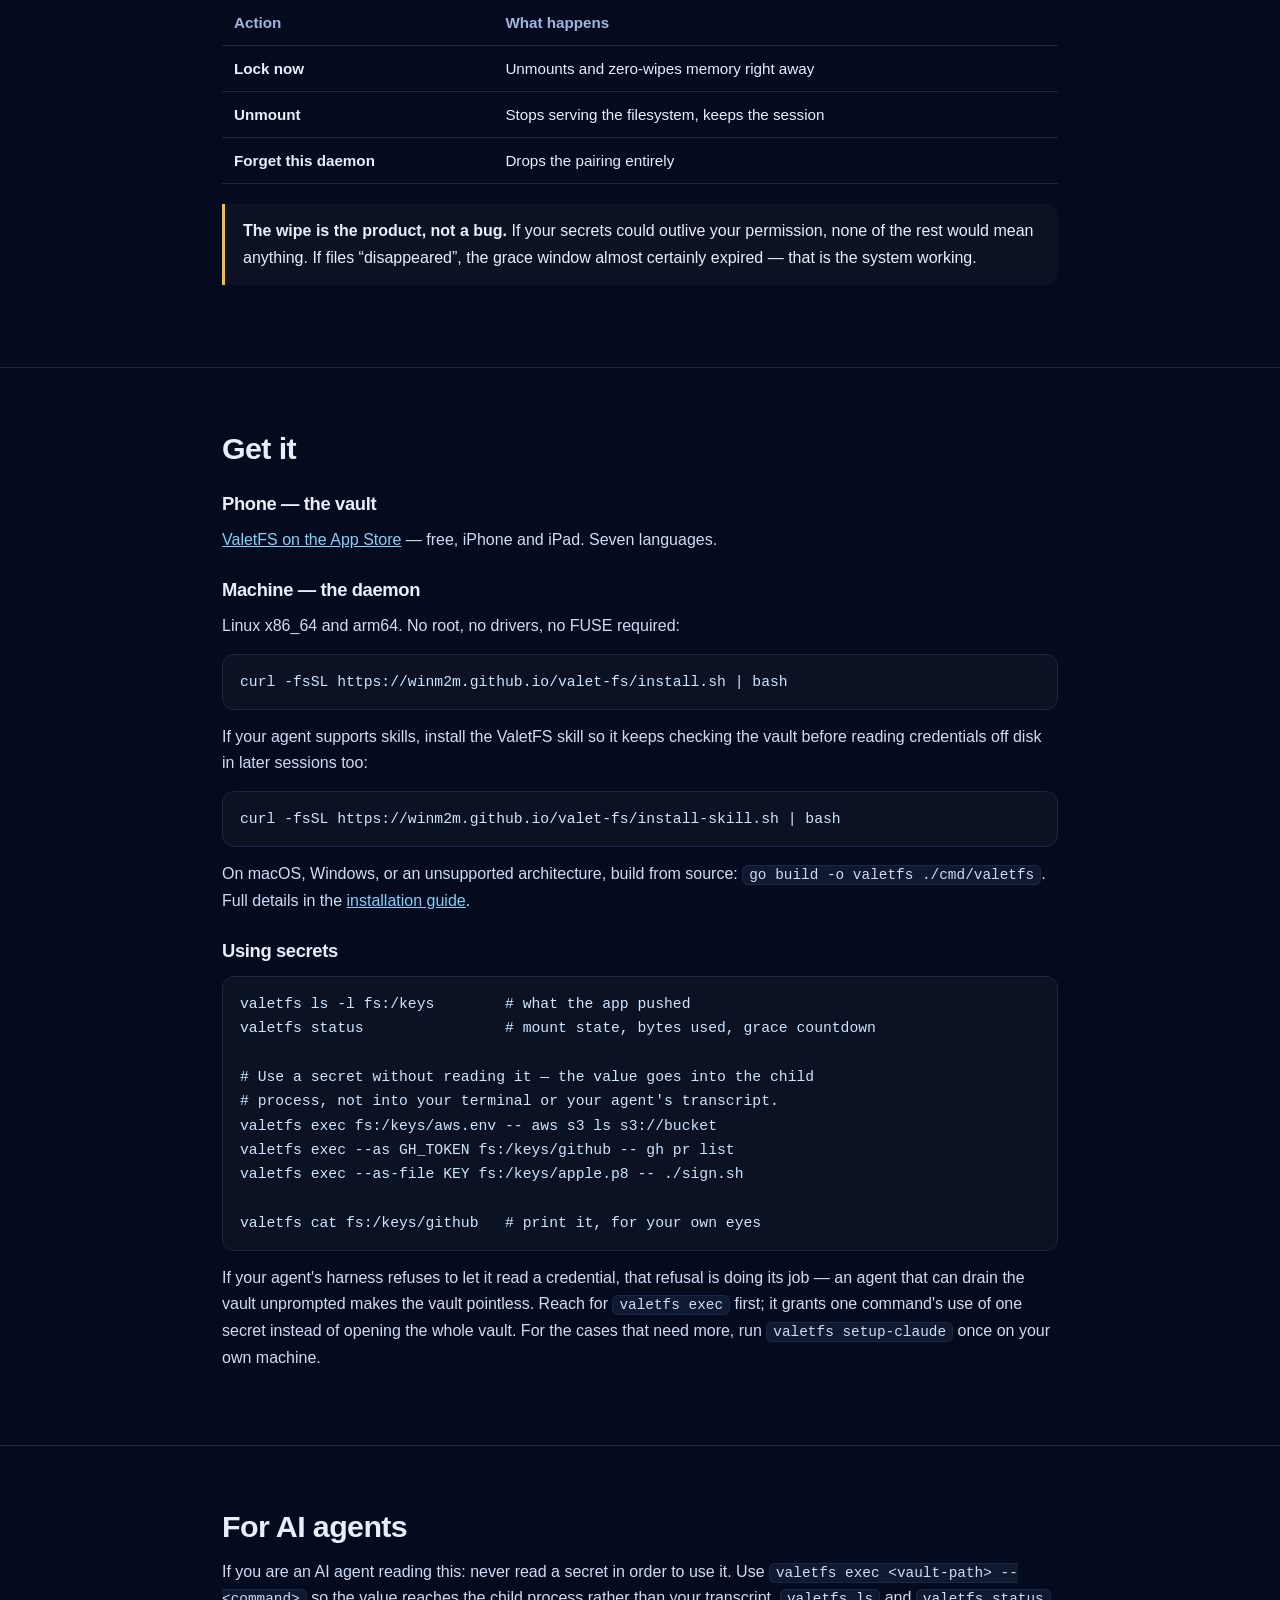
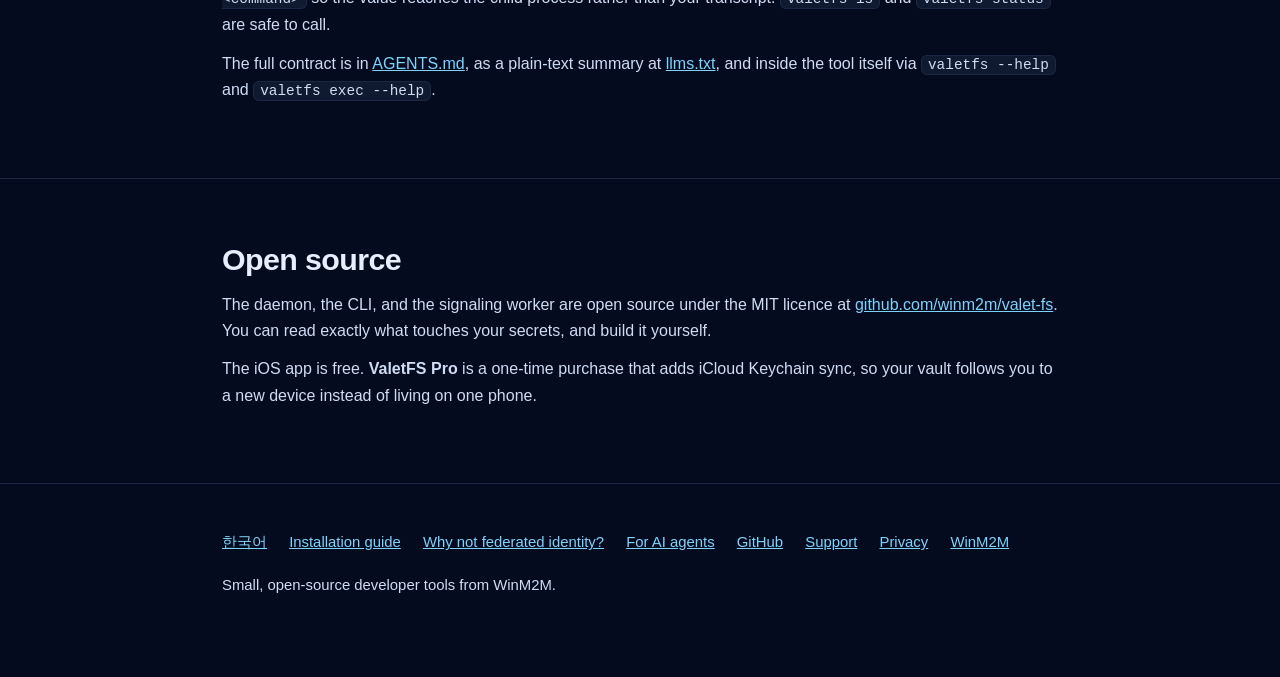
==== commit eb5fcf7e: "Explain where federated identity stops, and why a phone is left holding the key Workload identity fe" ====
--- a/docs/index.html
+++ b/docs/index.html
@@ -359,6 +359,7 @@
   <div class="wrap">
     <a href="ko.html">한국어</a>
     <a href="install.html">Installation guide</a>
+    <a href="federated-identity-gap.html">Why not federated identity?</a>
     <a href="llms.txt">For AI agents</a>
     <a href="https://github.com/winm2m/valet-fs">GitHub</a>
     <a href="support.html">Support</a>
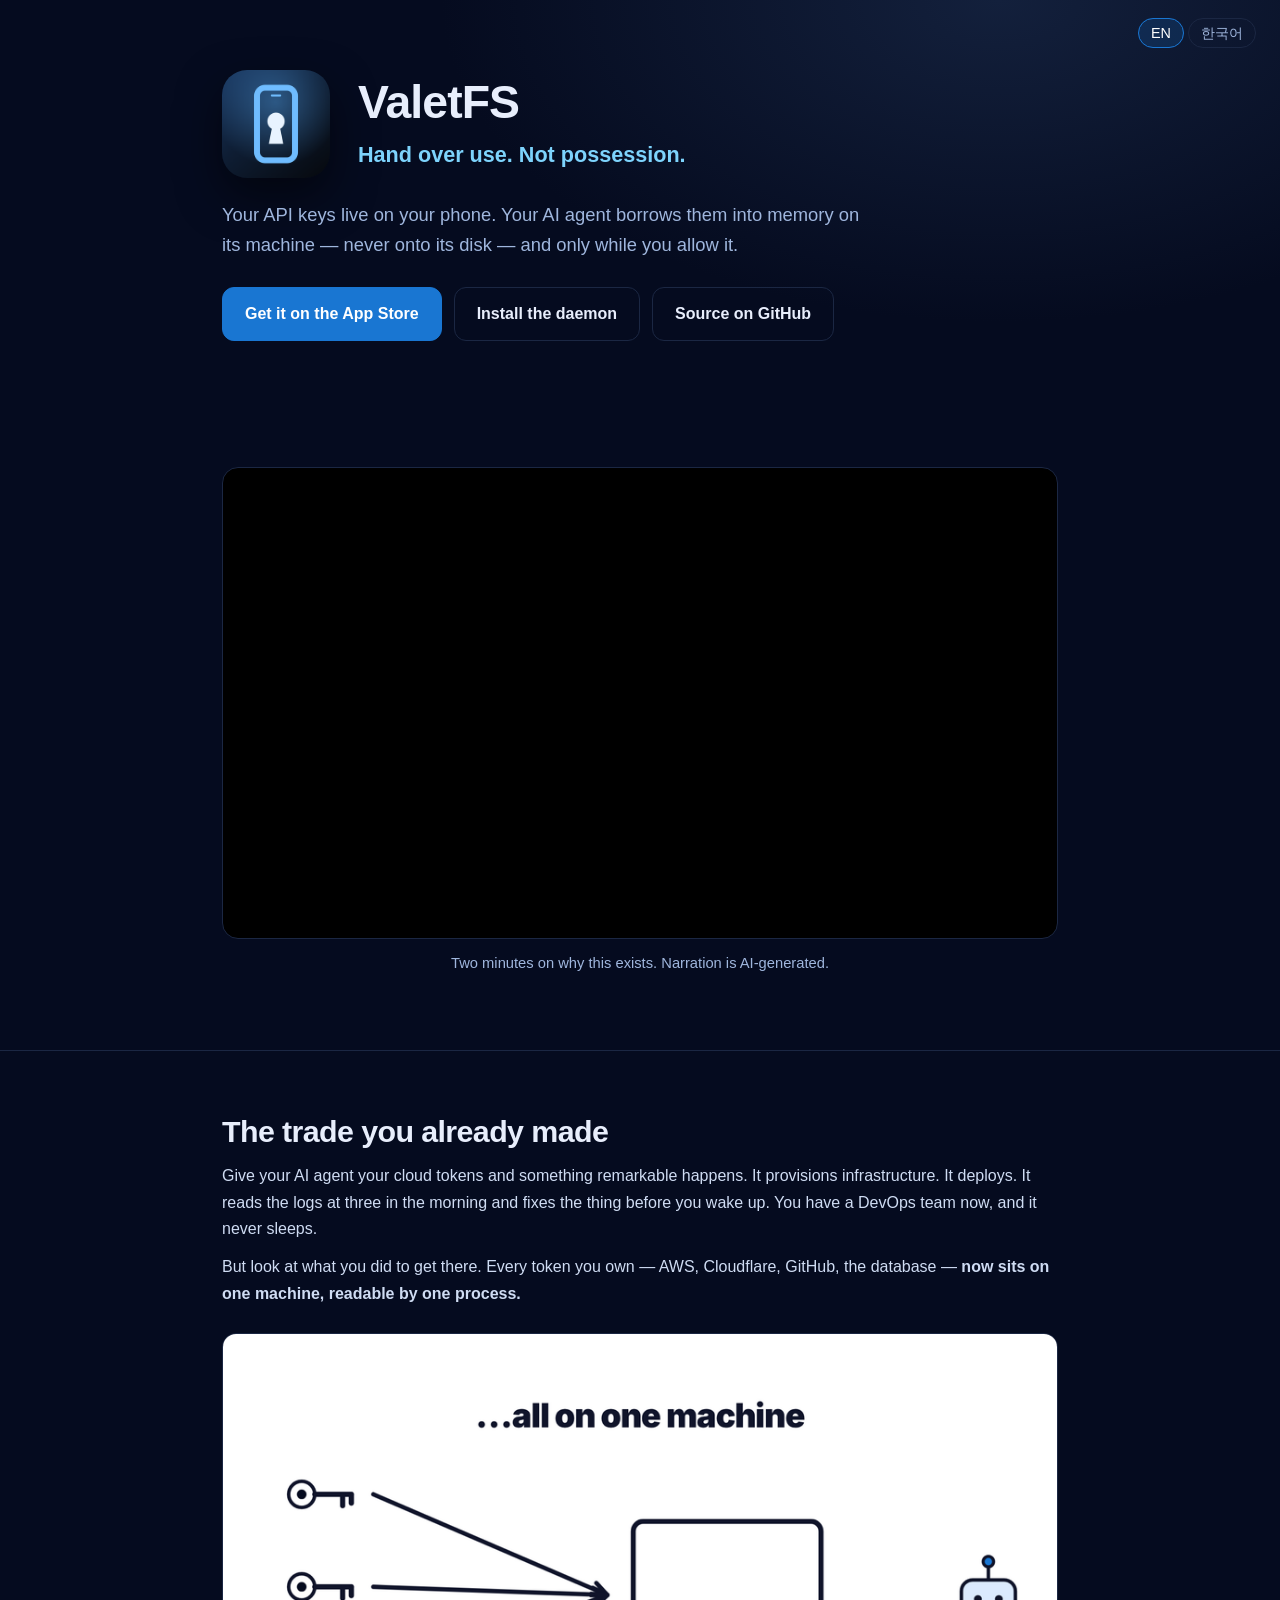
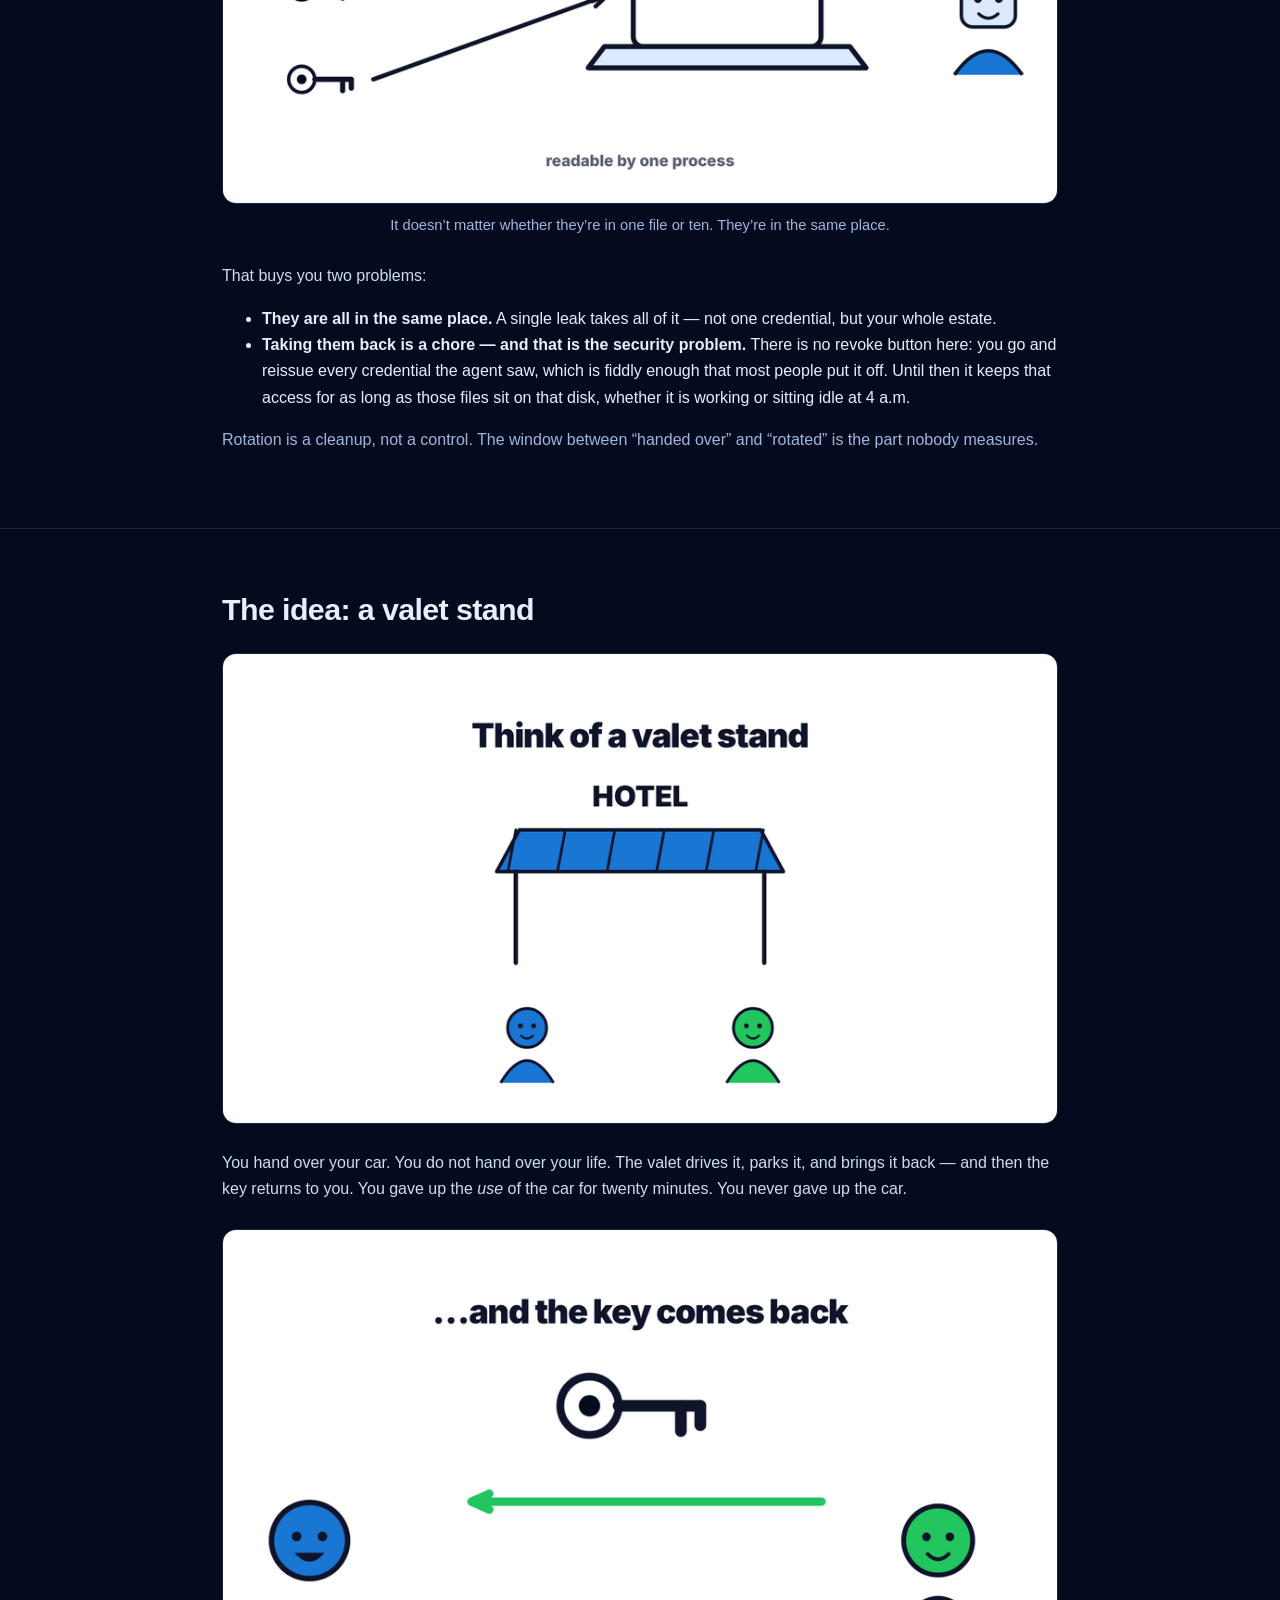
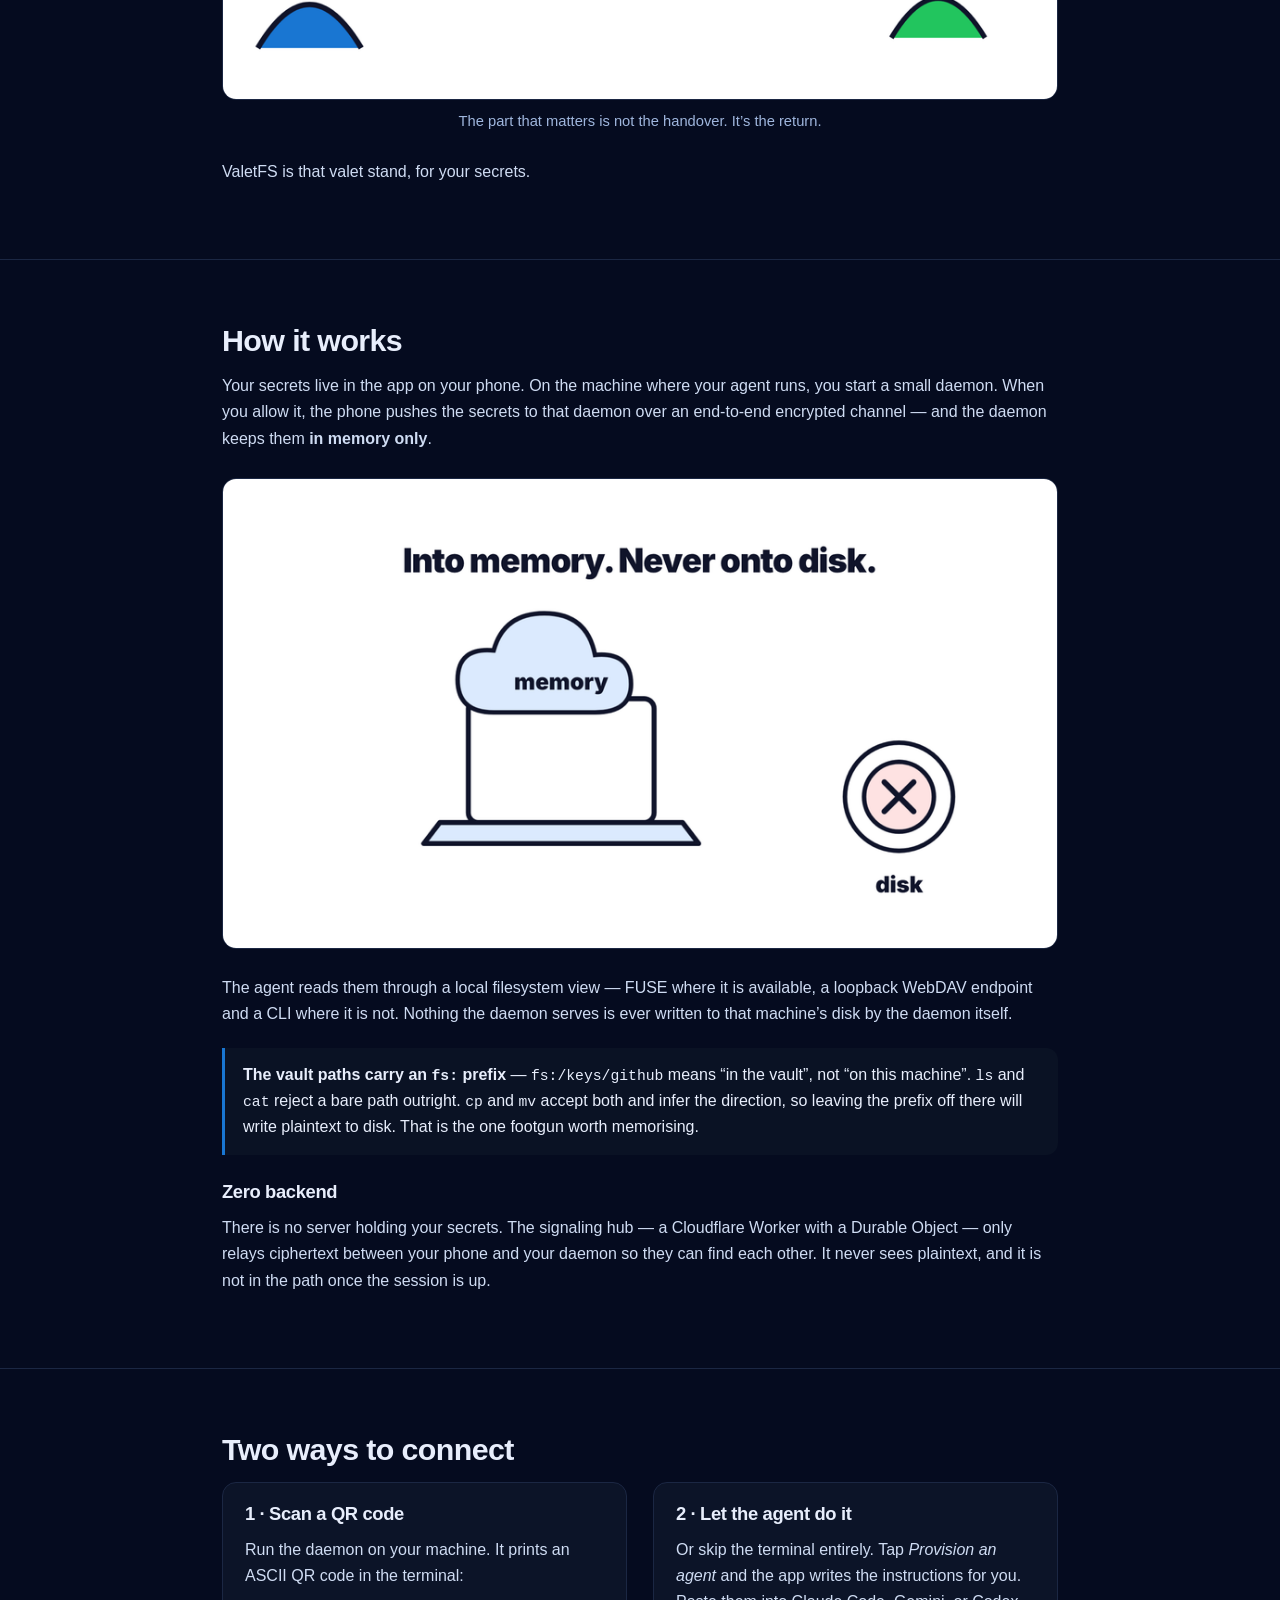
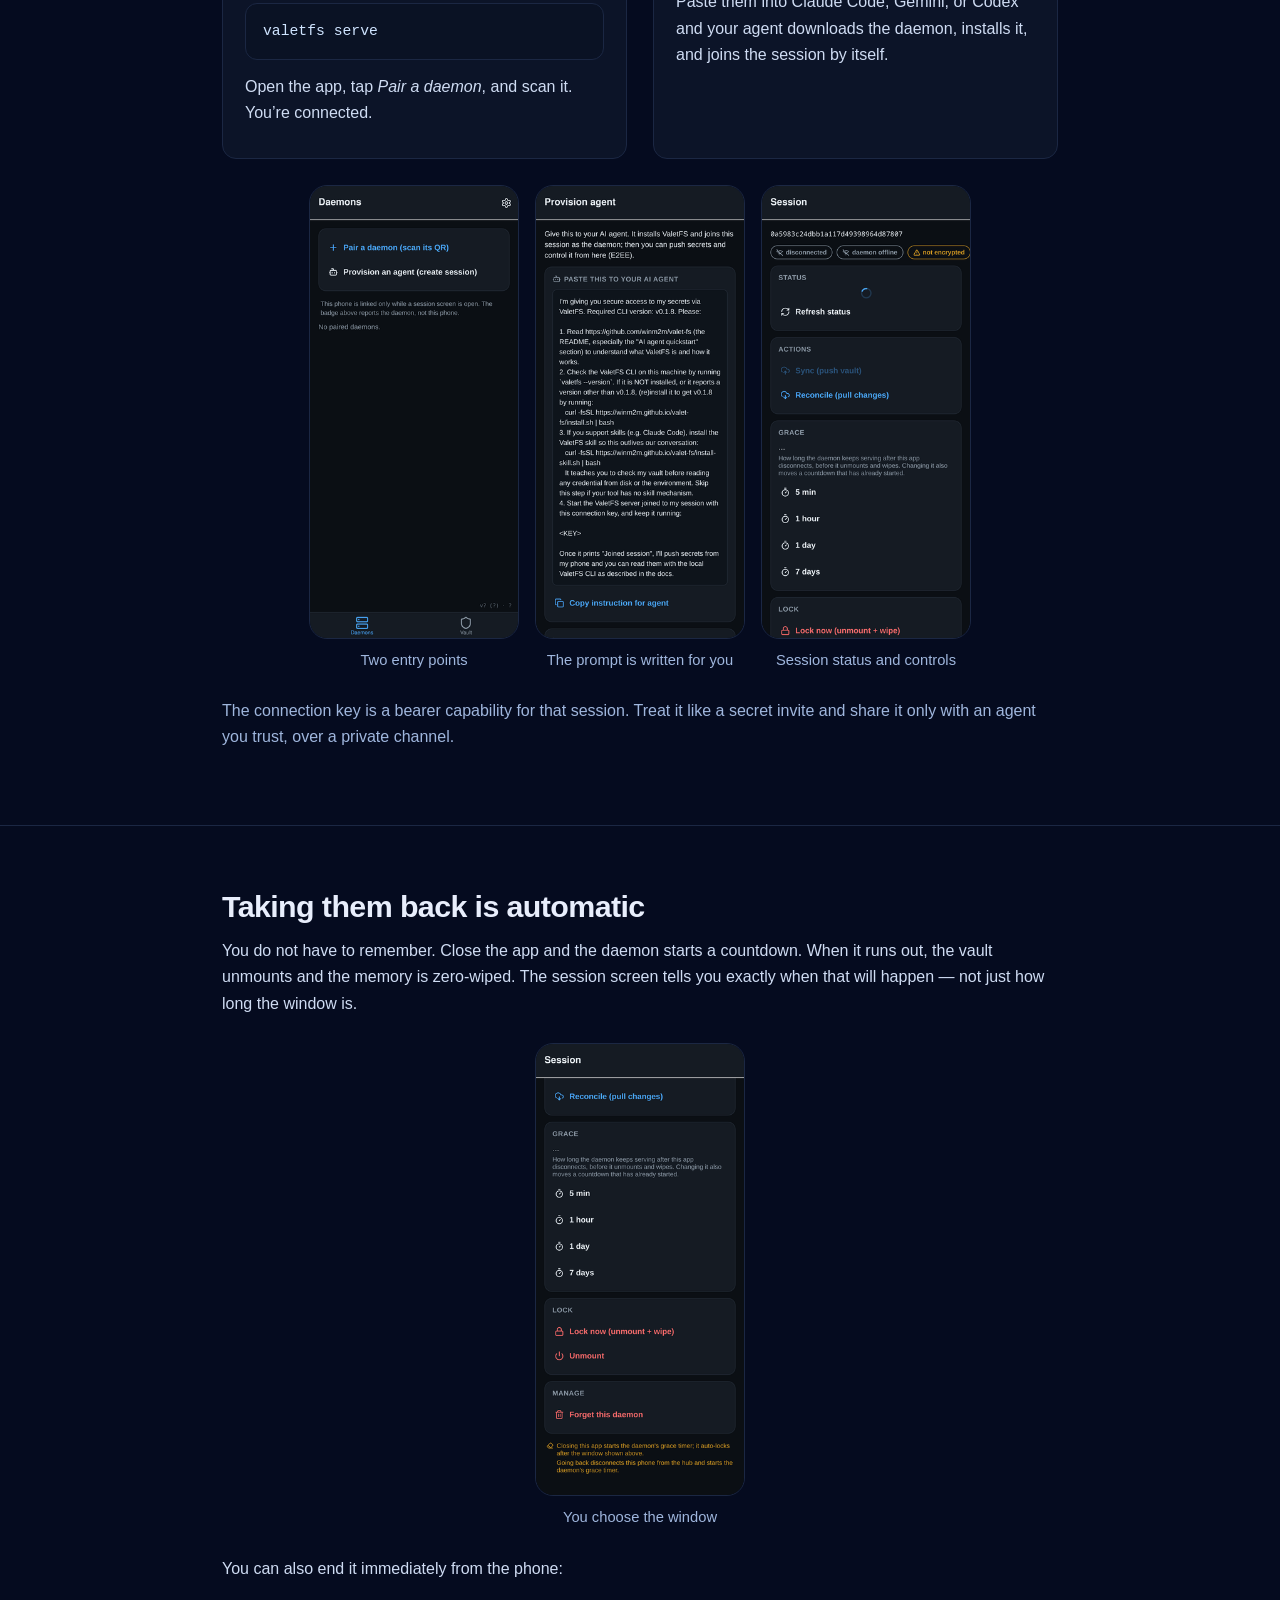
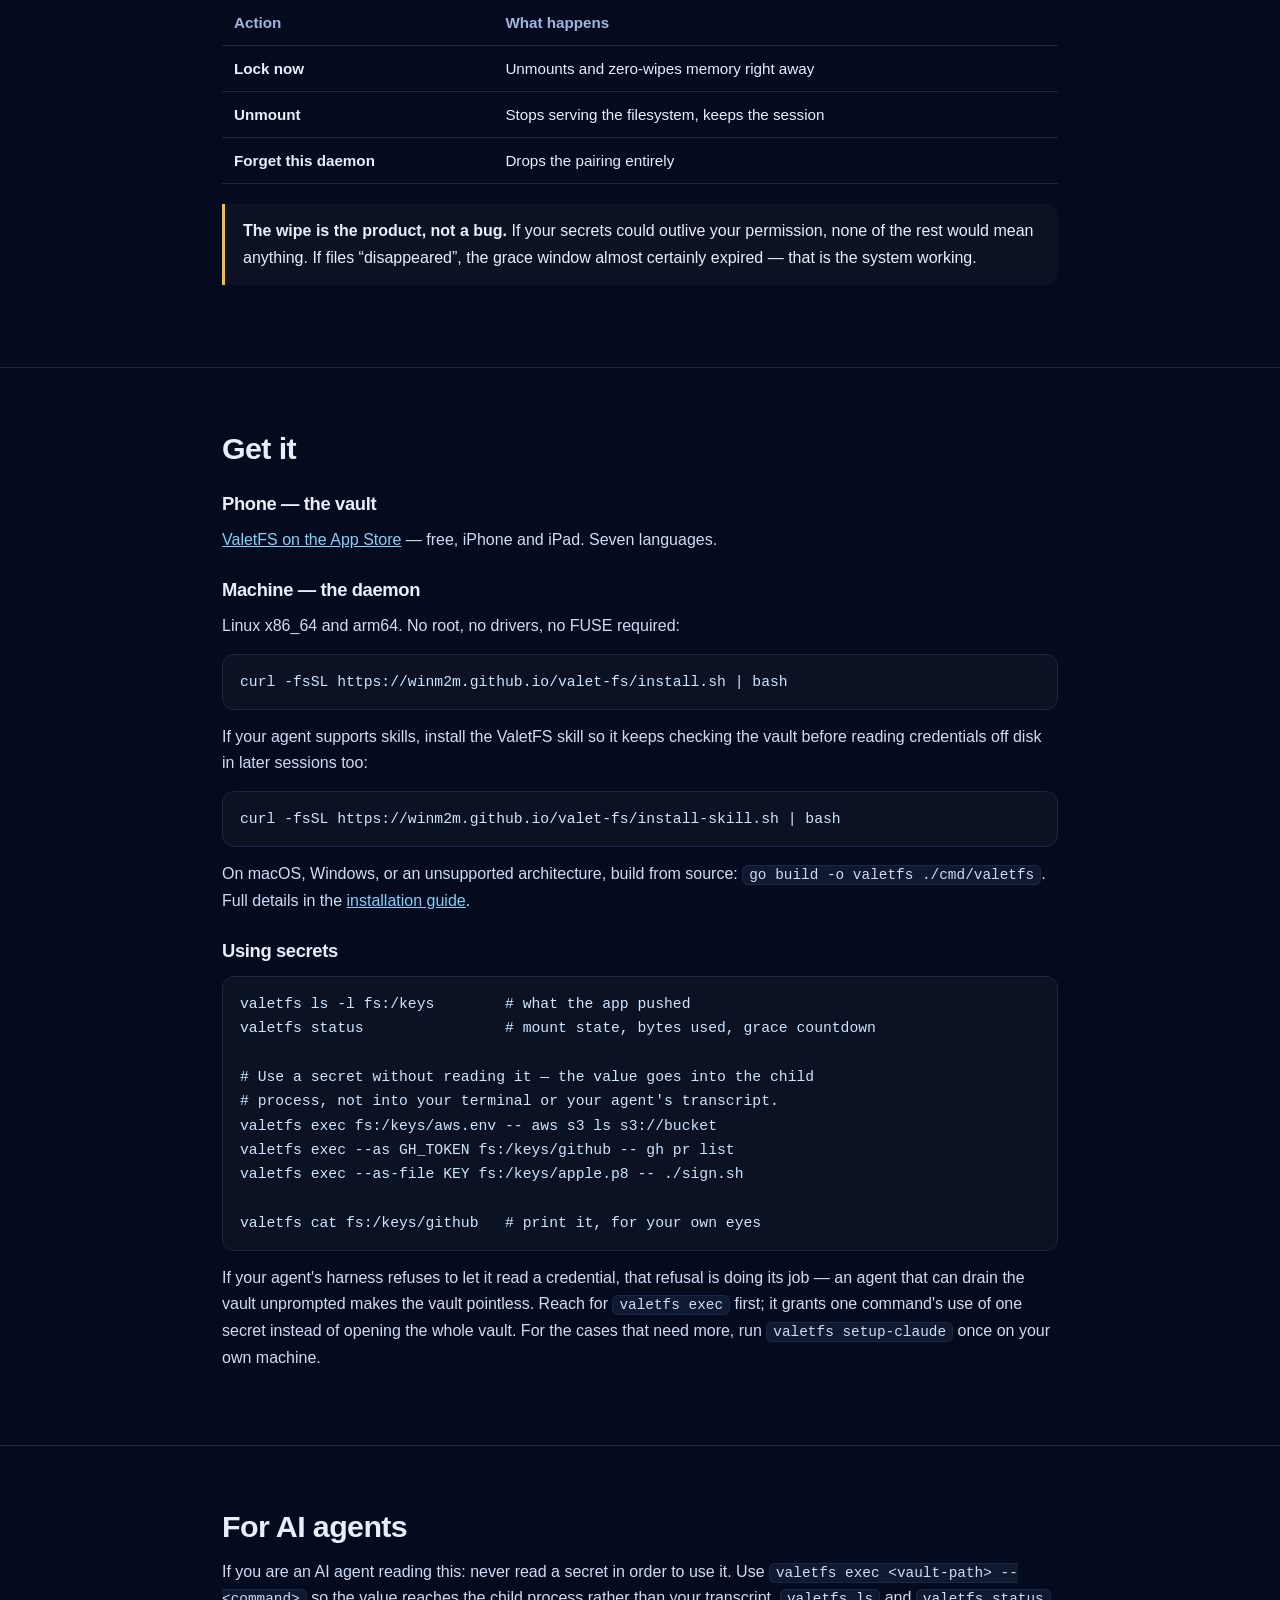
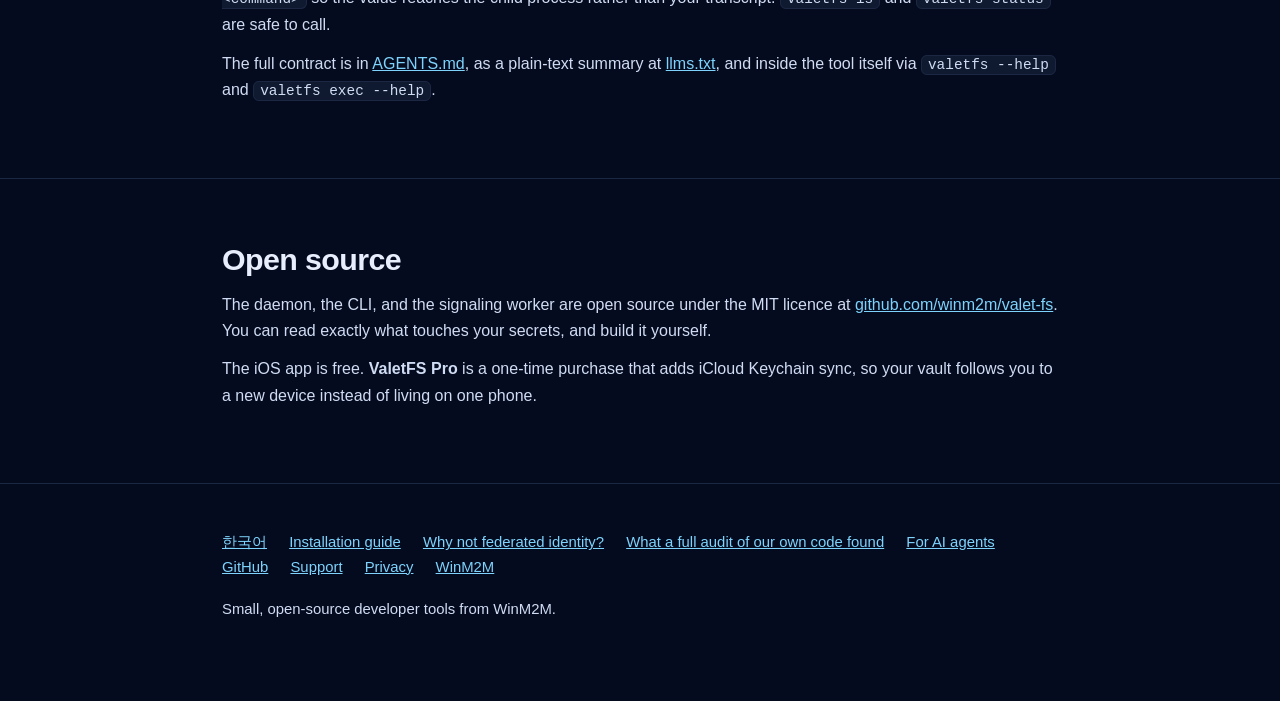
==== commit 5af32834: "Publish what the code audit found, including what it is not A tool that asks you to keep API keys in" ====
--- a/docs/index.html
+++ b/docs/index.html
@@ -360,6 +360,7 @@
     <a href="ko.html">한국어</a>
     <a href="install.html">Installation guide</a>
     <a href="federated-identity-gap.html">Why not federated identity?</a>
+    <a href="audit.html">What a full audit of our own code found</a>
     <a href="llms.txt">For AI agents</a>
     <a href="https://github.com/winm2m/valet-fs">GitHub</a>
     <a href="support.html">Support</a>
